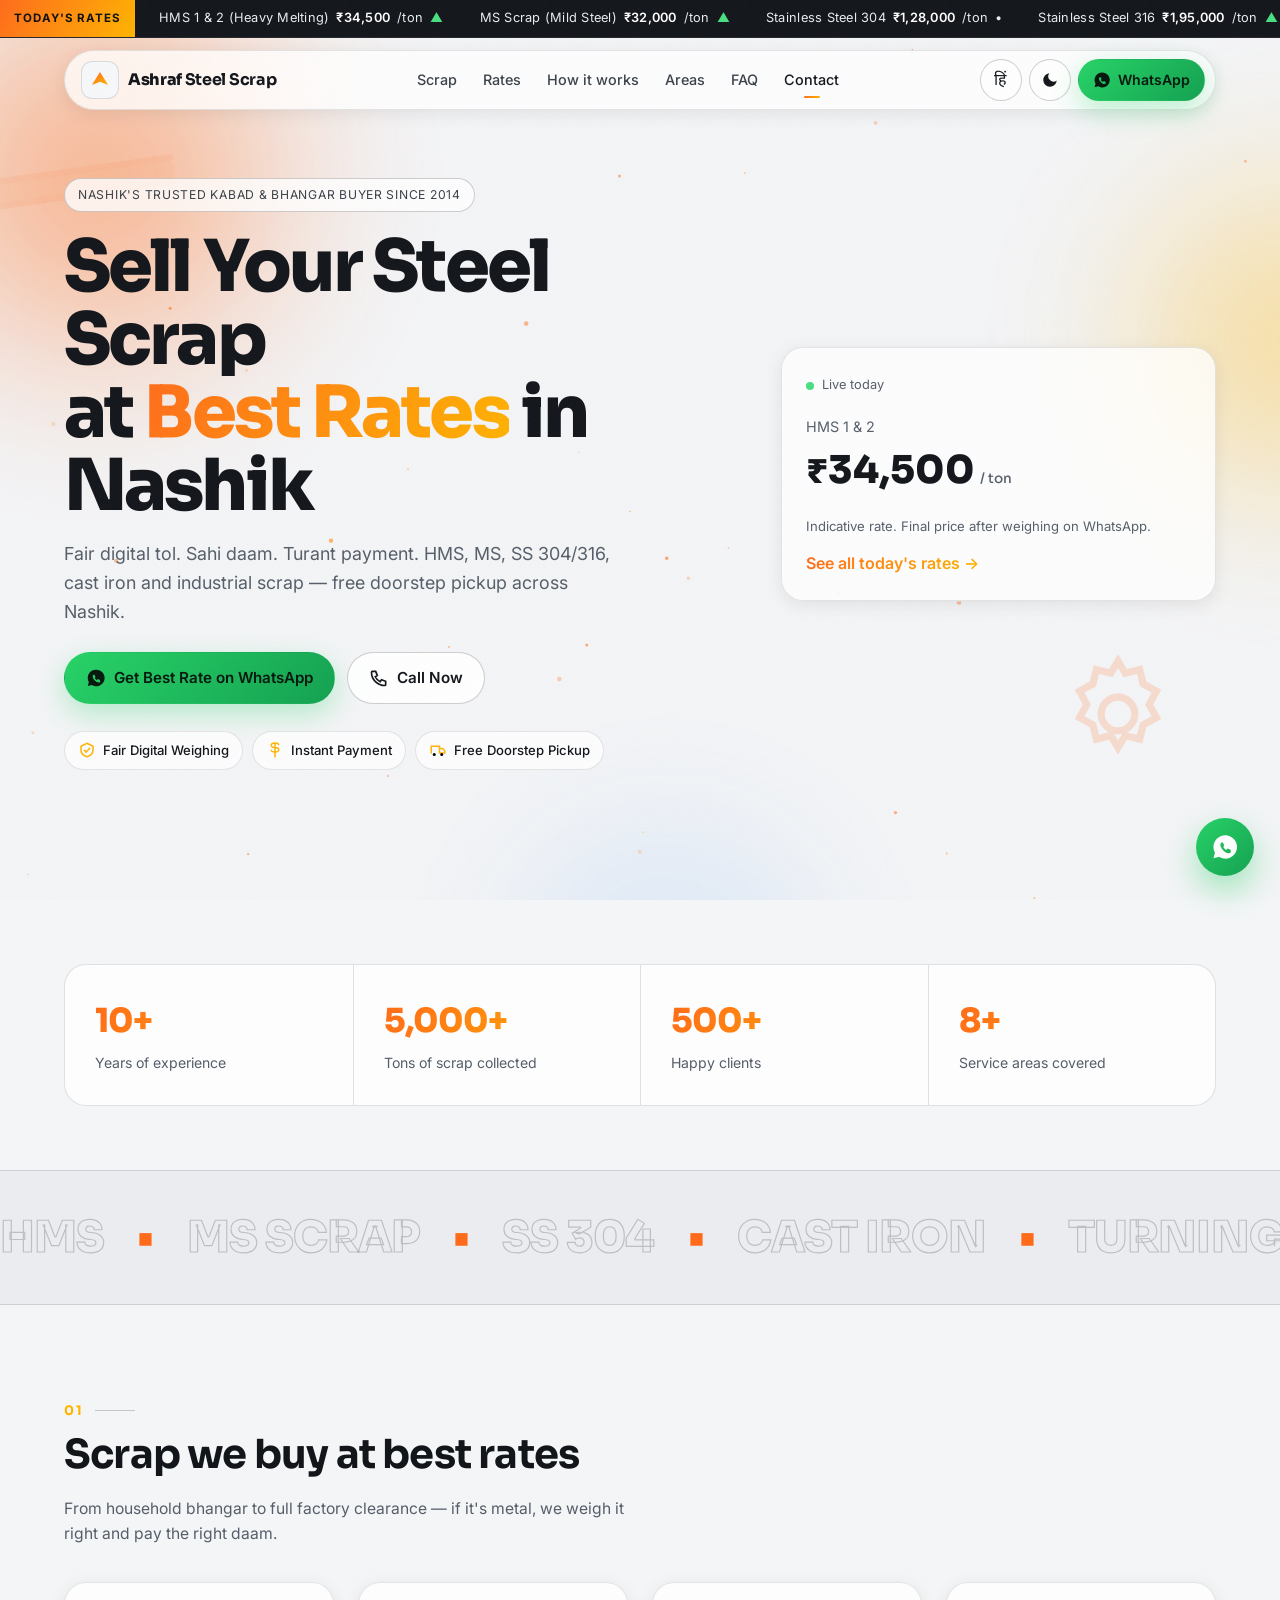
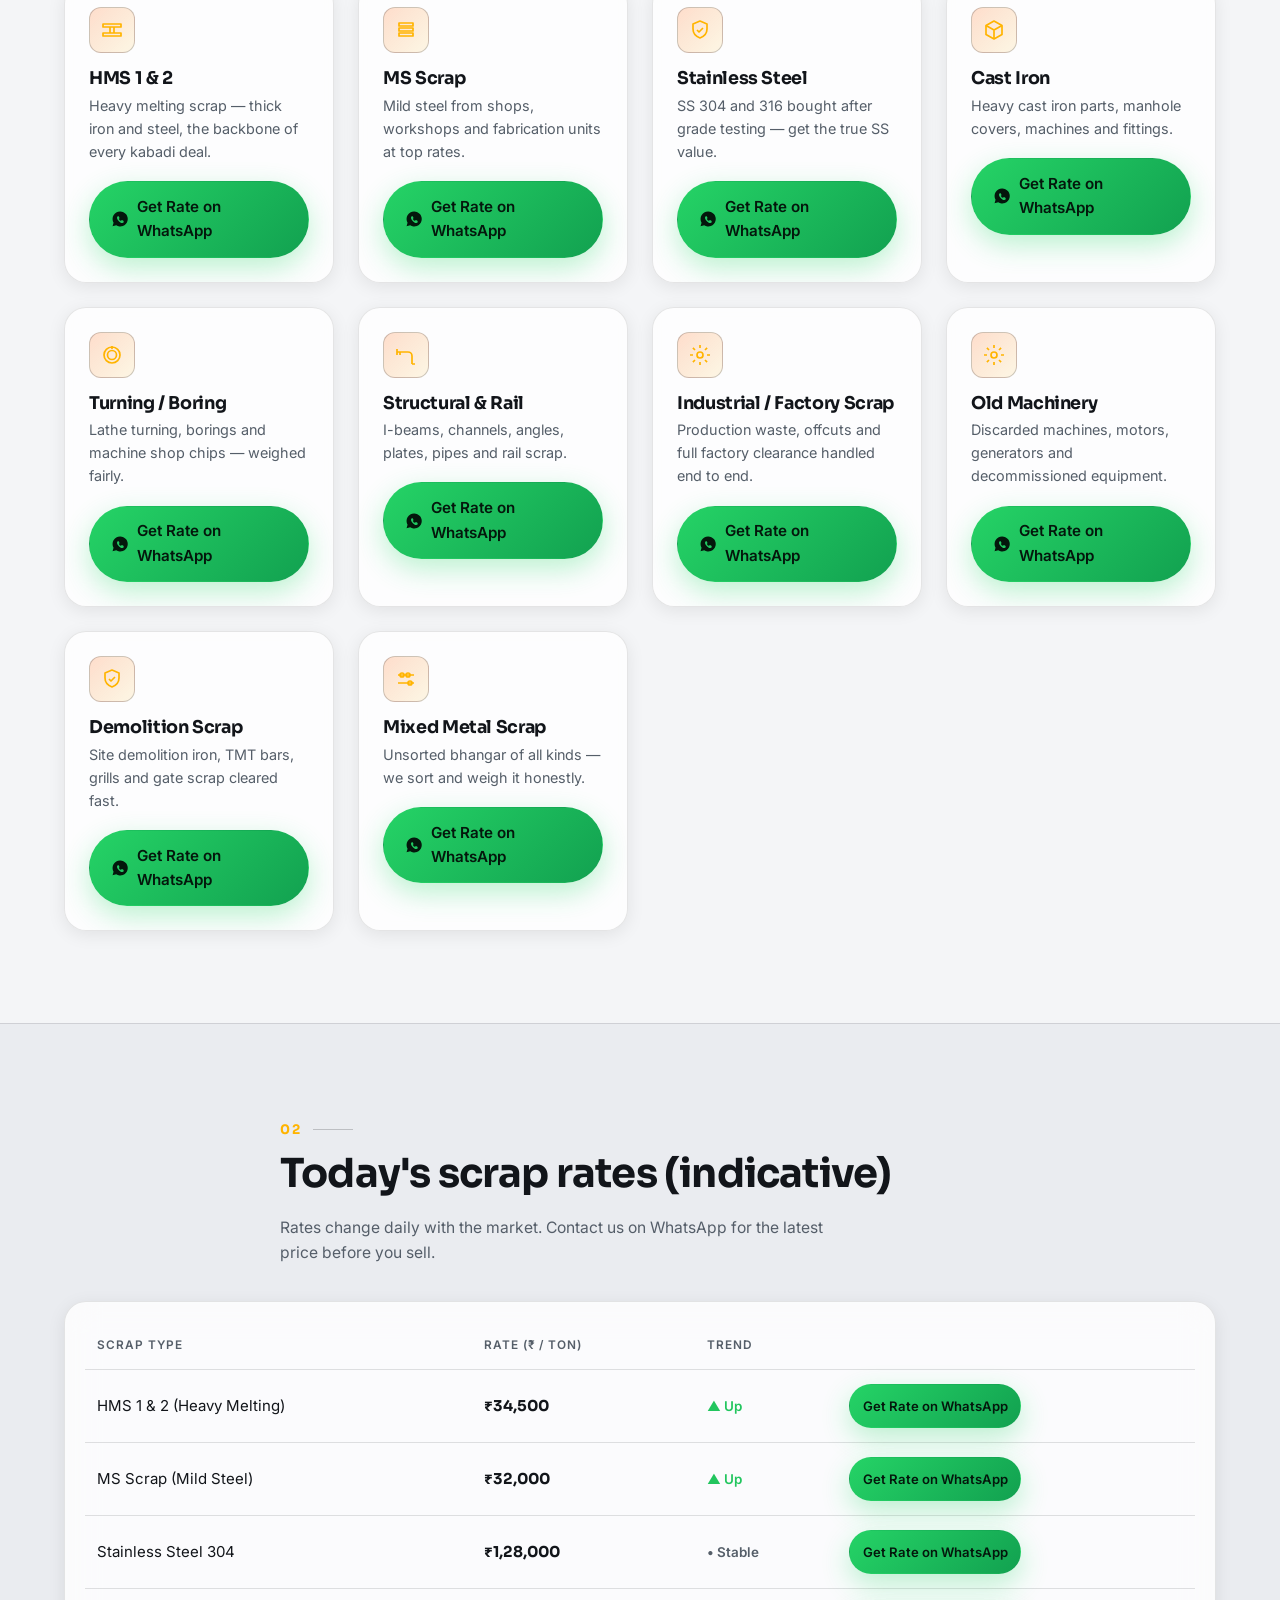
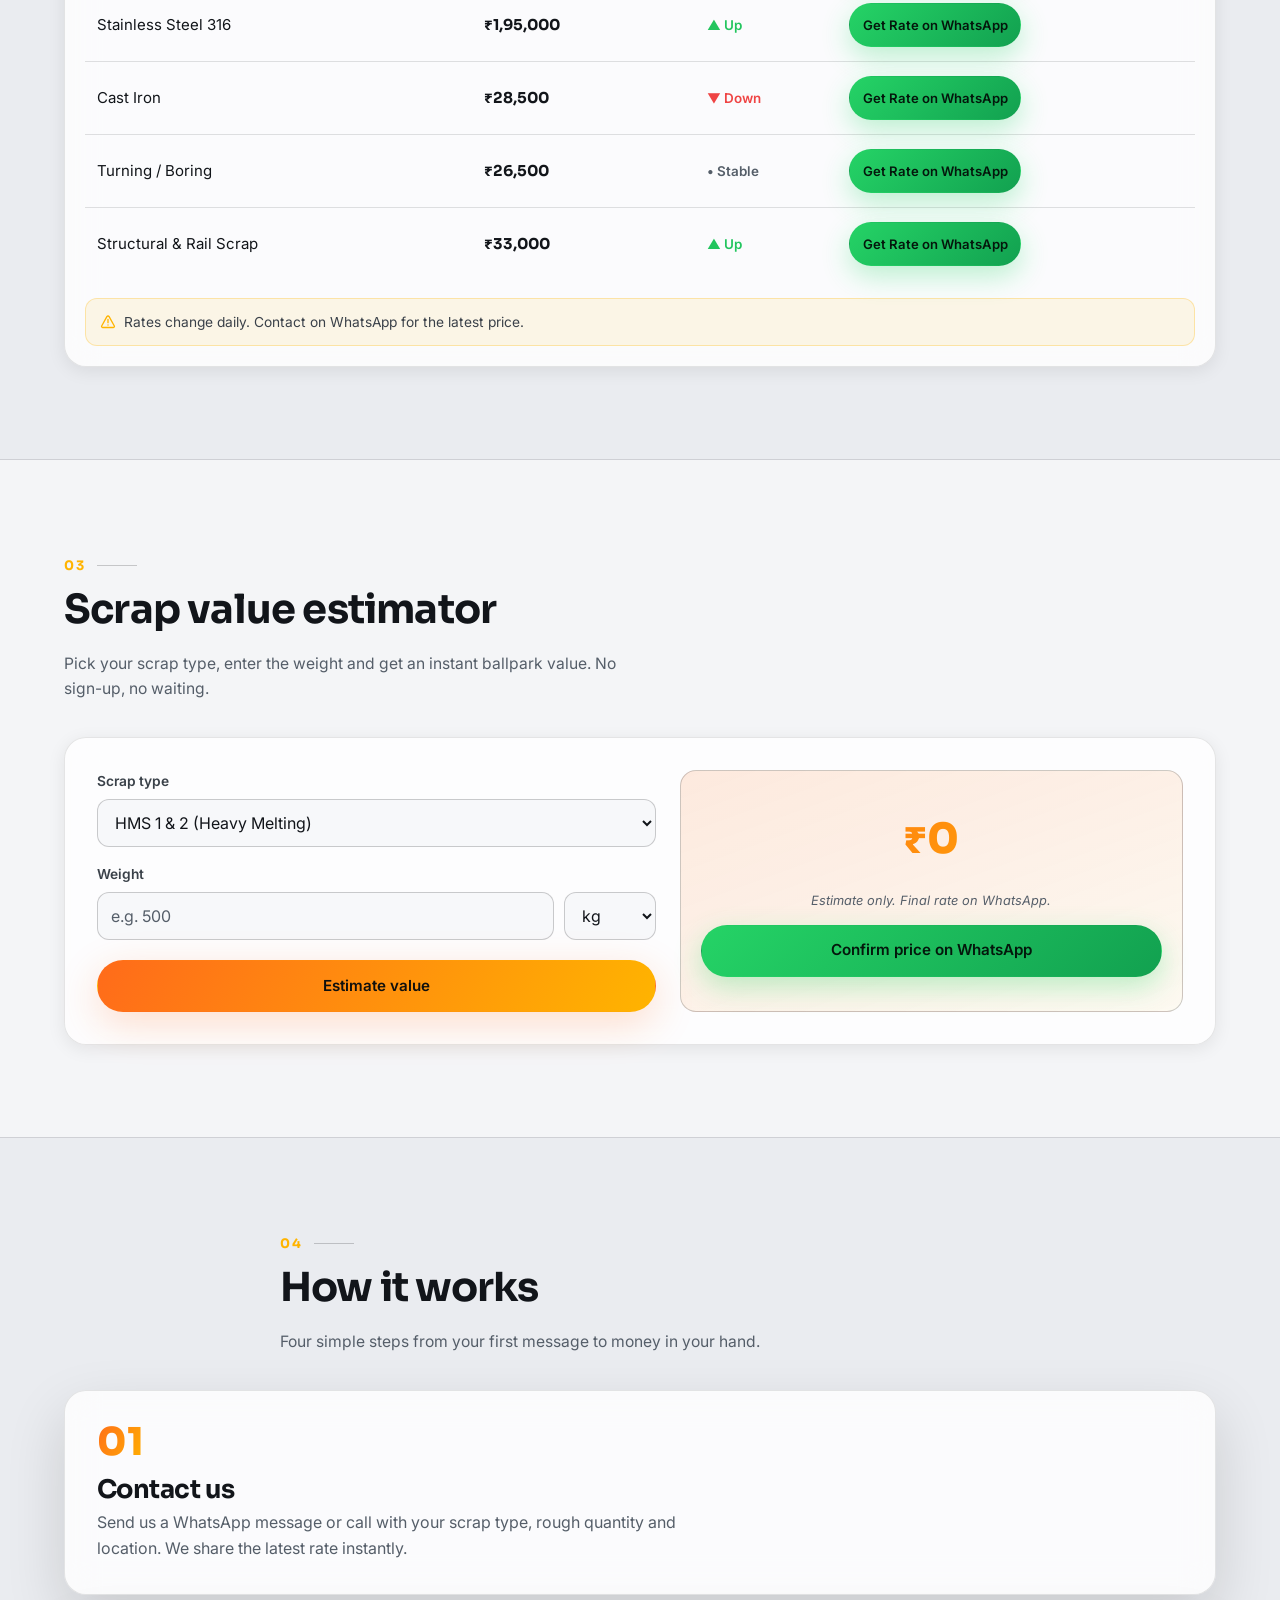
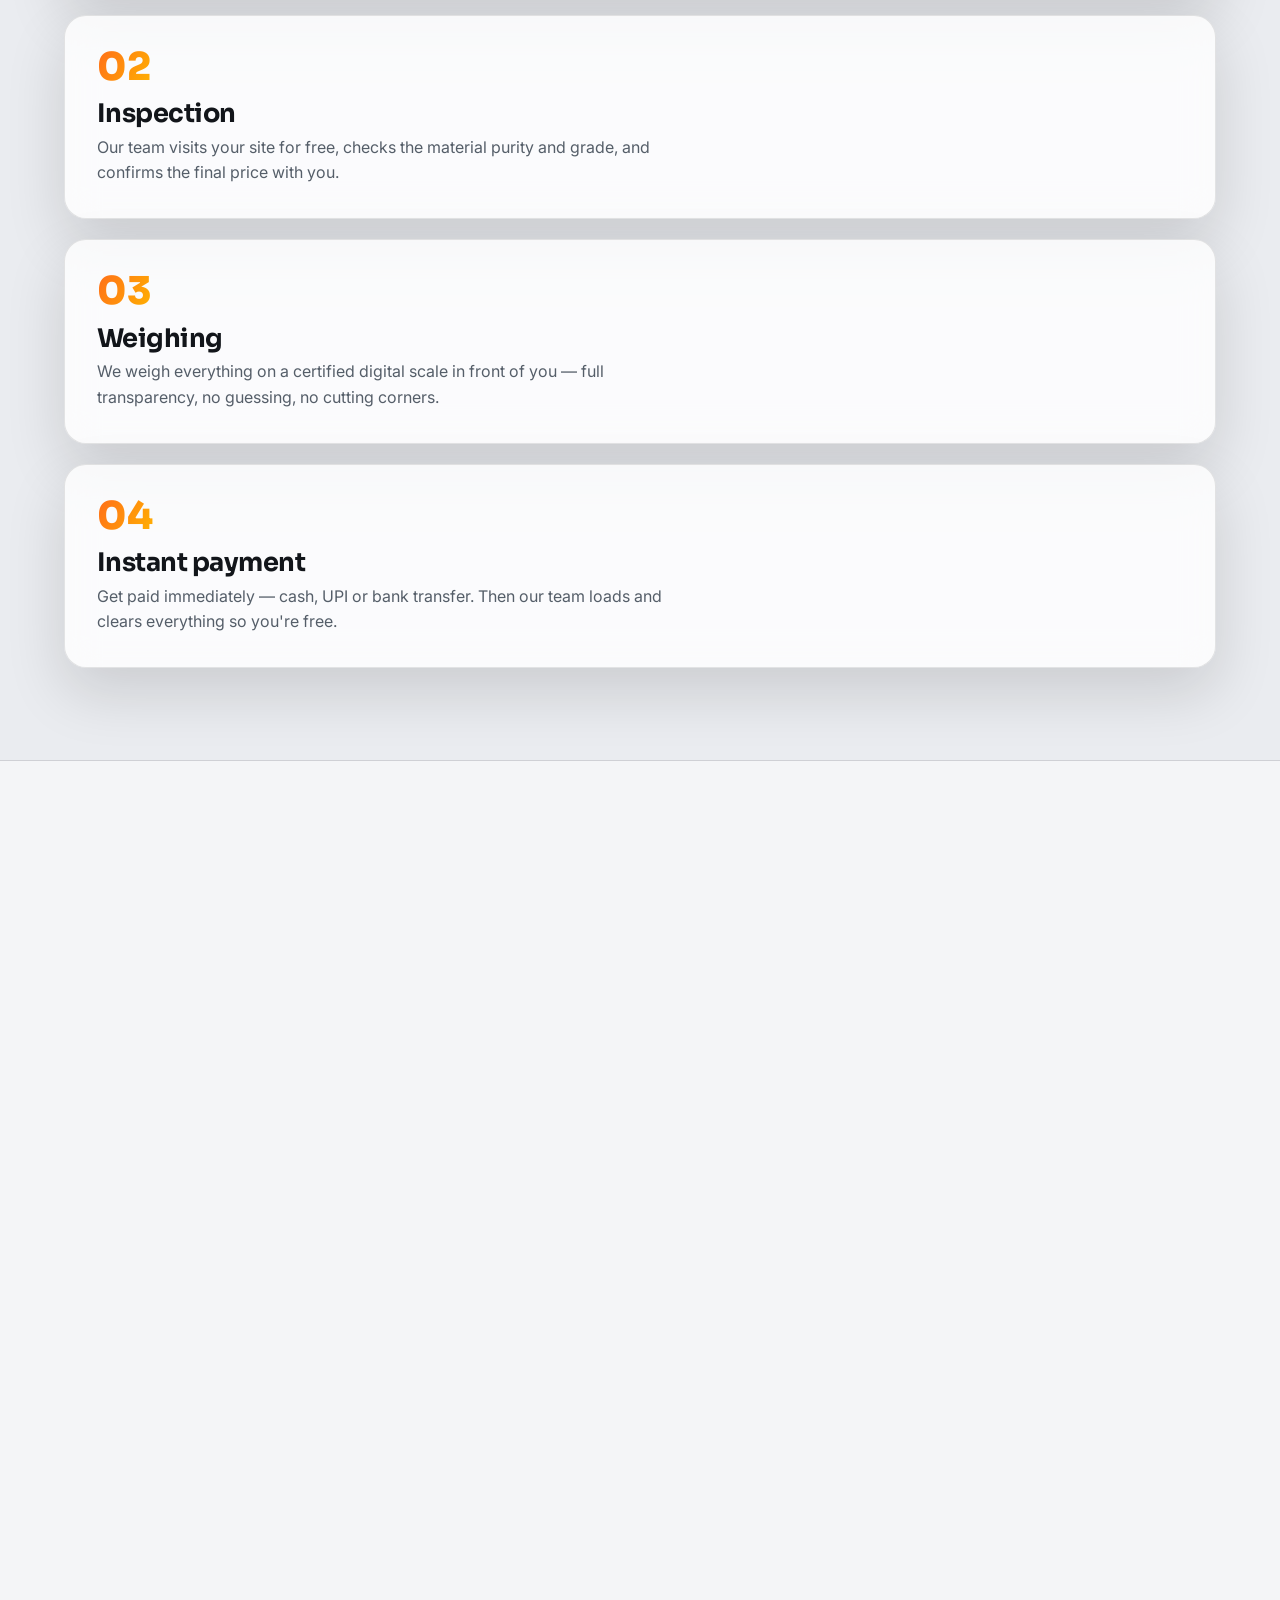
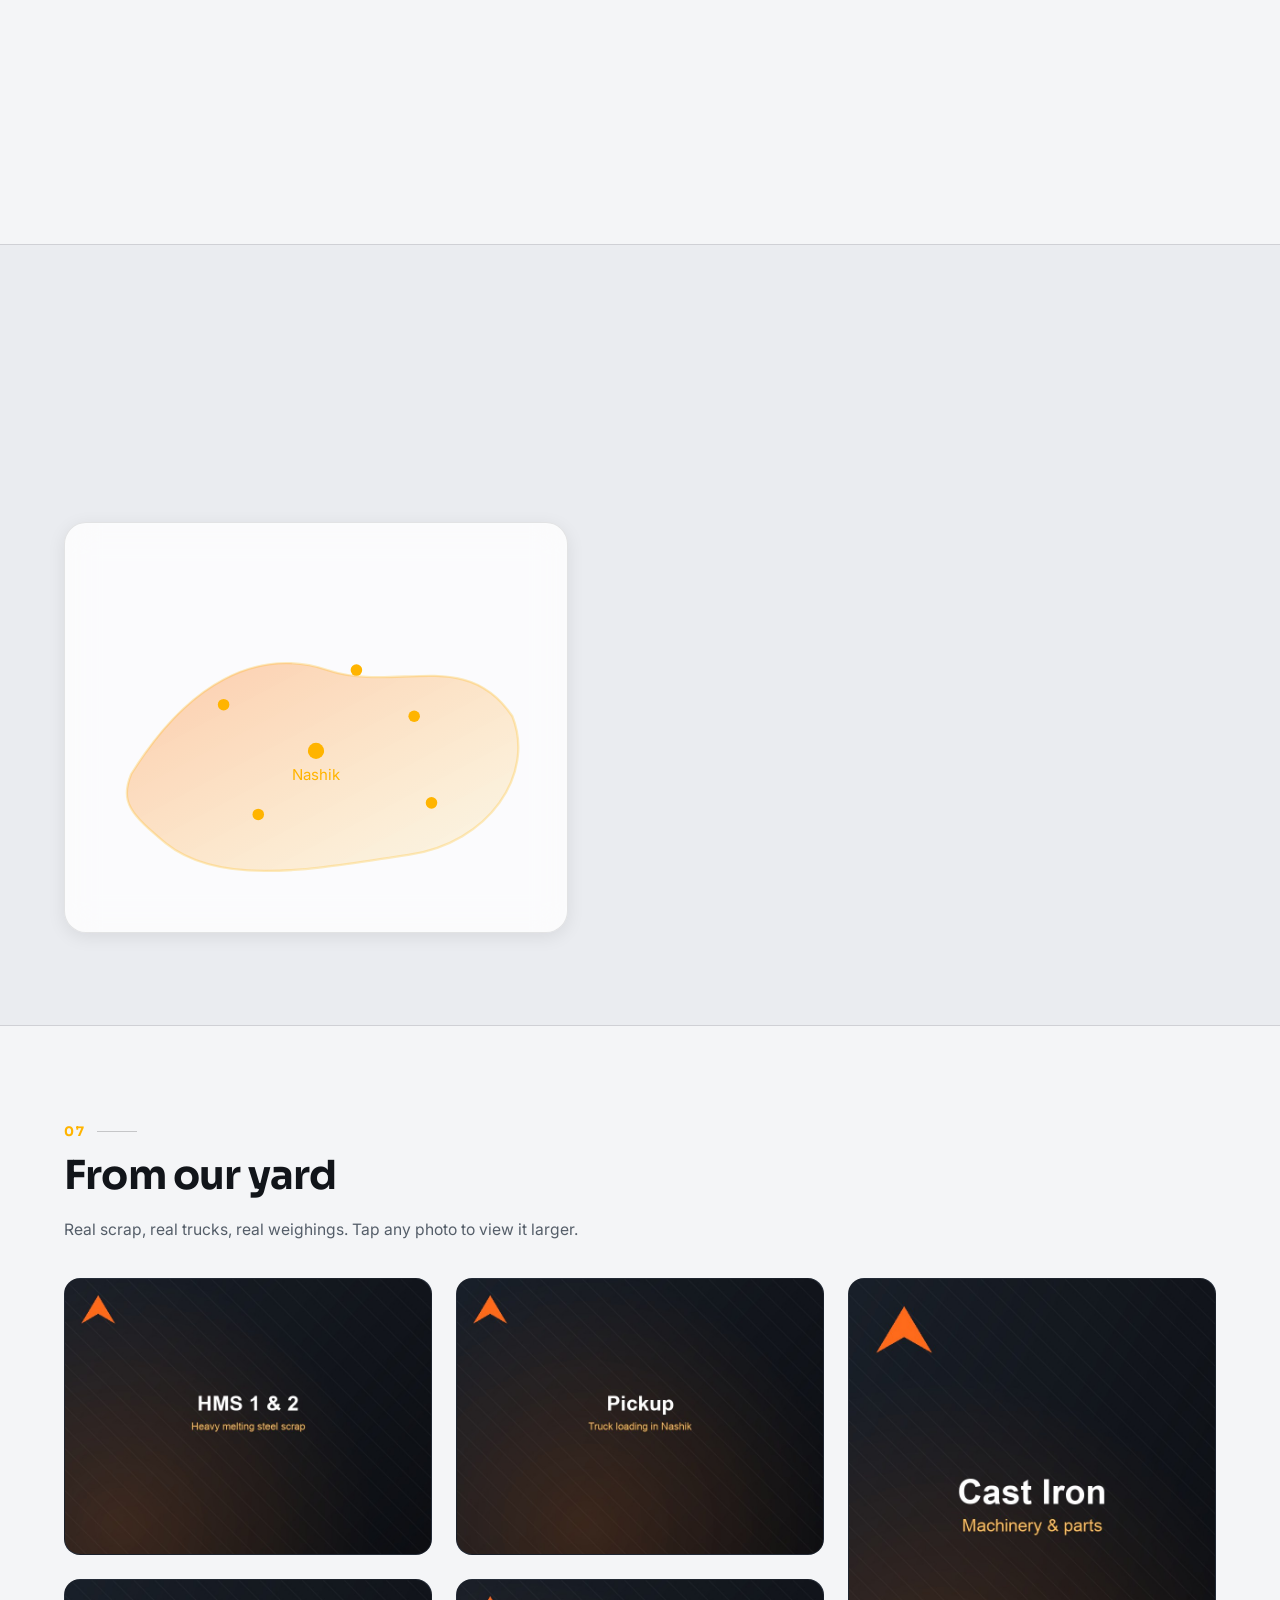
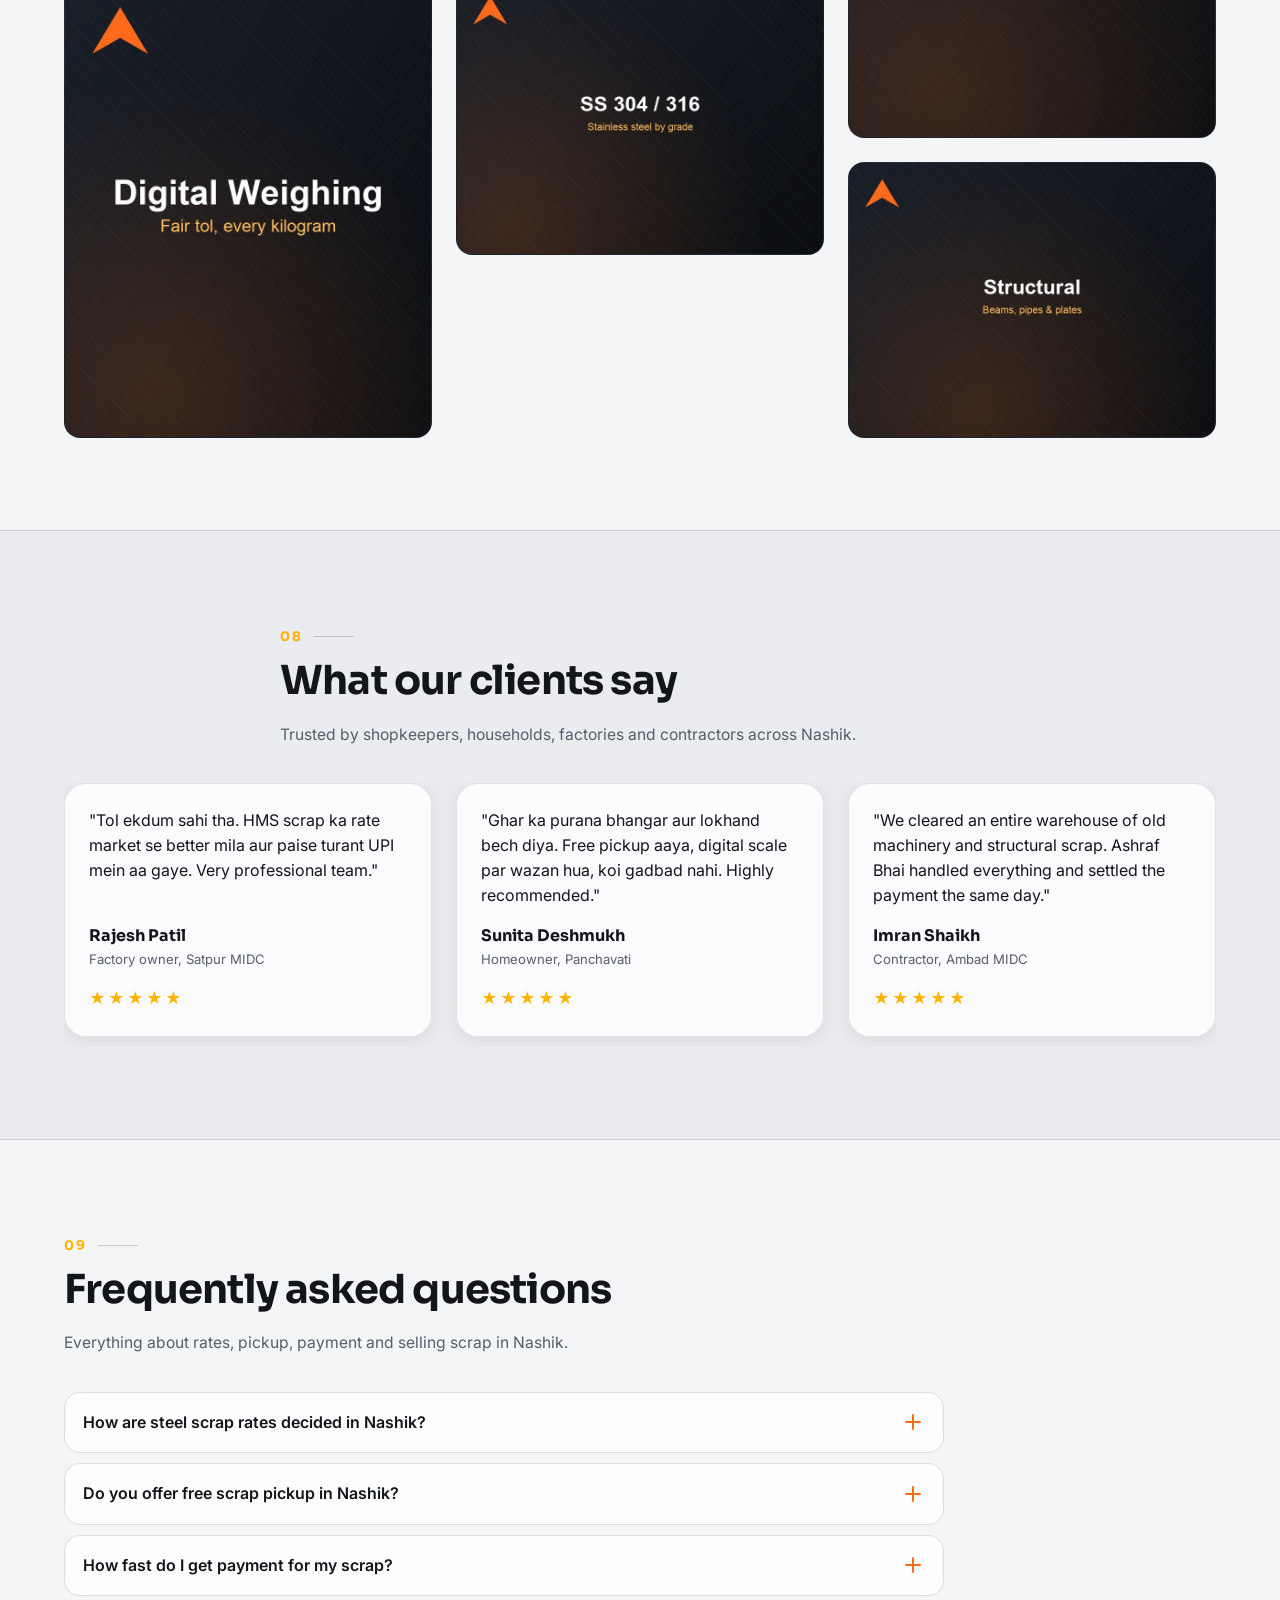
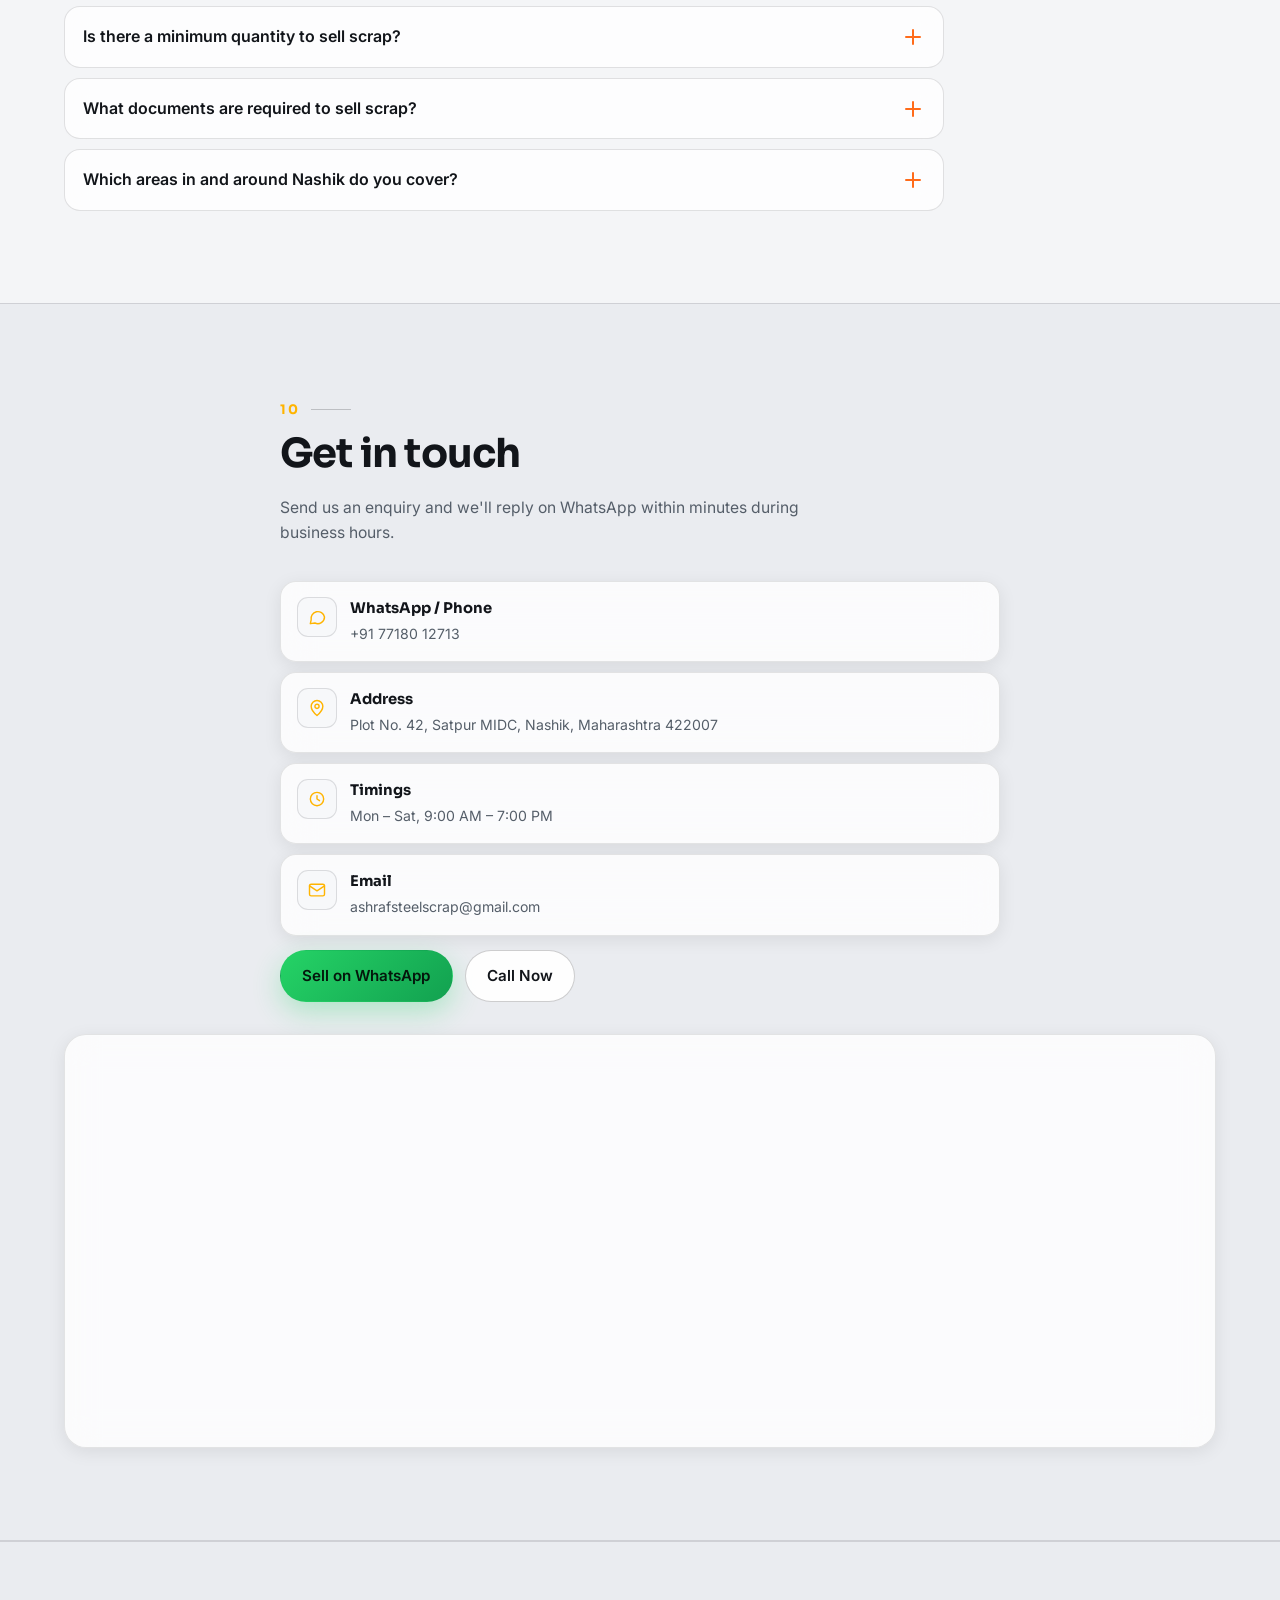
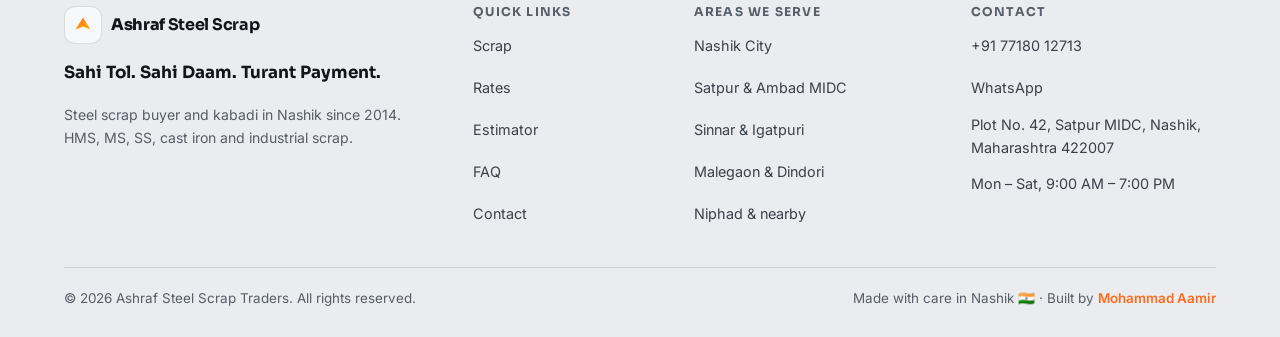
==== index.html @ 434915c3 "Premium UI pass: fix mobile menu/gaps/type, add Marathi + Devanagari font, light default, remove enq" ====
<!DOCTYPE html>
<html lang="en" data-theme="light">
<head>
  <meta charset="UTF-8" />
  <meta name="viewport" content="width=device-width, initial-scale=1.0, viewport-fit=cover" />
  <meta name="theme-color" content="#F4F5F7" id="themeColorMeta" />

  <title>Ashraf Steel Scrap Traders — Steel Scrap Buyer in Nashik | Kabadi / Bhangar</title>
  <meta name="description" content="Sell your steel scrap at best rates in Nashik. HMS 1 & 2, MS scrap, SS 304/316, cast iron. Free doorstep pickup, fair digital weighing, instant cash/UPI payment. Call Ashraf Khan — 10+ years, 5000+ tons." />
  <meta name="keywords" content="steel scrap buyer in Nashik, kabadi Nashik, scrap dealer Nashik, iron scrap price Nashik, bhangar Nashik, MS scrap buyer Nashik, HMS scrap Nashik, stainless steel scrap Nashik" />
  <meta name="author" content="Ashraf Khan" />
  <meta name="robots" content="index, follow" />
  <link rel="canonical" href="https://mohammadaamir1102.github.io/ashrafscrap/" />

  <!-- Open Graph -->
  <meta property="og:type" content="business.business" />
  <meta property="og:title" content="Ashraf Steel Scrap Traders — Best Steel Scrap Rates in Nashik" />
  <meta property="og:description" content="Sahi Tol. Sahi Daam. Turant Payment. Free pickup, fair digital weighing and instant payment for all steel scrap in Nashik." />
  <meta property="og:url" content="https://mohammadaamir1102.github.io/ashrafscrap/" />
  <meta property="og:image" content="https://mohammadaamir1102.github.io/ashrafscrap/images/og-cover.jpg" />
  <meta property="og:locale" content="en_IN" />
  <meta property="og:site_name" content="Ashraf Steel Scrap Traders" />

  <!-- Twitter -->
  <meta name="twitter:card" content="summary_large_image" />
  <meta name="twitter:title" content="Ashraf Steel Scrap Traders — Best Steel Scrap Rates in Nashik" />
  <meta name="twitter:description" content="Sell steel scrap at best rates in Nashik. Free pickup, fair weighing, instant payment." />
  <meta name="twitter:image" content="https://mohammadaamir1102.github.io/ashrafscrap/images/og-cover.jpg" />

  <!-- Inline SVG favicon (no external file needed) -->
  <link rel="icon" href="data:image/svg+xml,%3Csvg xmlns='http://www.w3.org/2000/svg' viewBox='0 0 64 64'%3E%3Cdefs%3E%3ClinearGradient id='g' x1='0' y1='0' x2='1' y2='1'%3E%3Cstop offset='0' stop-color='%23FF6B1A'/%3E%3Cstop offset='1' stop-color='%23FFB400'/%3E%3C/linearGradient%3E%3C/defs%3E%3Crect width='64' height='64' rx='16' fill='%230B0D10'/%3E%3Cpath d='M18 40 32 16 46 40 32 34Z' fill='url(%23g)'/%3E%3C/svg%3E" />
  <link rel="apple-touch-icon" href="images/icon-192.png" />
  <link rel="manifest" href="manifest.webmanifest" />

  <!-- Fonts: allowed external resource -->
  <link rel="preconnect" href="https://fonts.googleapis.com" />
  <link rel="preconnect" href="https://fonts.gstatic.com" crossorigin />
  <link href="https://fonts.googleapis.com/css2?family=Sora:wght@400;600;700;800&family=Inter:wght@400;500;600;700&family=Noto+Sans+Devanagari:wght@400;600;700;800&display=swap" rel="stylesheet" />

  <!-- Critical inline CSS for instant hero paint -->
  <style>
    :root{
      --bg:#F4F5F7;--ink:#12151A;--muted:#555E69;
      --brand1:#FF6B1A;--brand2:#FFB400;
      --radius:24px;
    }
    *{box-sizing:border-box}
    html,body{margin:0;padding:0}
    body{background:var(--bg);color:var(--ink);font-family:"Inter","Noto Sans Devanagari",system-ui,-apple-system,Segoe UI,Roboto,sans-serif;overflow-x:hidden}
    .preloader{position:fixed;inset:0;z-index:2000;display:grid;place-items:center;background:#F4F5F7;transition:opacity .5s ease,visibility .5s ease}
    .preloader.done{opacity:0;visibility:hidden}
    .pl-logo{font-family:"Sora",sans-serif;font-weight:800;font-size:clamp(1.6rem,6vw,3rem);letter-spacing:-.03em;background:linear-gradient(120deg,#FF6B1A,#FFB400);-webkit-background-clip:text;background-clip:text;color:transparent}
    .pl-bar{width:min(240px,60vw);height:4px;border-radius:99px;background:#dfe3e8;margin-top:18px;overflow:hidden}
    .pl-bar i{display:block;height:100%;width:40%;background:linear-gradient(90deg,#FF6B1A,#FFB400);animation:plrun 1.1s ease forwards}
    @keyframes plrun{to{width:100%}}
    .hero{position:relative;min-height:100svh;display:flex;align-items:center;padding:104px 6vw 72px;overflow:hidden}
  </style>

  <link rel="stylesheet" href="style.css" />

  <!-- JSON-LD: LocalBusiness / RecyclingCenter -->
  <script type="application/ld+json">
  {
    "@context": "https://schema.org",
    "@type": ["LocalBusiness", "RecyclingCenter"],
    "@id": "https://mohammadaamir1102.github.io/ashrafscrap/#business",
    "name": "Ashraf Steel Scrap Traders",
    "description": "Licensed steel scrap buyer and kabadi in Nashik. We buy HMS 1 & 2, MS scrap, stainless steel 304/316, cast iron, turning and industrial scrap at best market rates with free doorstep pickup, digital weighing and instant payment.",
    "image": "https://mohammadaamir1102.github.io/ashrafscrap/images/og-cover.jpg",
    "url": "https://mohammadaamir1102.github.io/ashrafscrap/",
    "telephone": "+917718012713",
    "email": "ashrafsteelscrap@gmail.com",
    "priceRange": "₹₹",
    "foundingDate": "2014",
    "address": {
      "@type": "PostalAddress",
      "streetAddress": "Plot No. 42, Satpur MIDC",
      "addressLocality": "Nashik",
      "addressRegion": "Maharashtra",
      "postalCode": "422007",
      "addressCountry": "IN"
    },
    "geo": { "@type": "GeoCoordinates", "latitude": 19.9975, "longitude": 73.7898 },
    "openingHoursSpecification": [{
      "@type": "OpeningHoursSpecification",
      "dayOfWeek": ["Monday","Tuesday","Wednesday","Thursday","Friday","Saturday"],
      "opens": "09:00",
      "closes": "19:00"
    }],
    "areaServed": [
      { "@type": "City", "name": "Nashik" },
      { "@type": "Place", "name": "Satpur MIDC" },
      { "@type": "Place", "name": "Ambad MIDC" },
      { "@type": "Place", "name": "Sinnar" },
      { "@type": "Place", "name": "Igatpuri" },
      { "@type": "Place", "name": "Malegaon" },
      { "@type": "Place", "name": "Dindori" },
      { "@type": "Place", "name": "Niphad" }
    ],
    "makesOffer": [
      { "@type": "Offer", "itemOffered": { "@type": "Service", "name": "Steel scrap buying at best market rates" } },
      { "@type": "Offer", "itemOffered": { "@type": "Service", "name": "Free doorstep scrap pickup in Nashik" } },
      { "@type": "Offer", "itemOffered": { "@type": "Service", "name": "Digital scale on-spot weighing" } },
      { "@type": "Offer", "itemOffered": { "@type": "Service", "name": "Instant payment via cash, UPI or bank transfer" } },
      { "@type": "Offer", "itemOffered": { "@type": "Service", "name": "Bulk and industrial scrap deals" } },
      { "@type": "Offer", "itemOffered": { "@type": "Service", "name": "Factory and warehouse clearance" } }
    ],
    "aggregateRating": {
      "@type": "AggregateRating",
      "ratingValue": "4.9",
      "reviewCount": "512"
    }
  }
  </script>

  <!-- JSON-LD: FAQPage -->
  <script type="application/ld+json">
  {
    "@context": "https://schema.org",
    "@type": "FAQPage",
    "mainEntity": [
      { "@type": "Question", "name": "How are steel scrap rates decided in Nashik?", "acceptedAnswer": { "@type": "Answer", "text": "Rates depend on scrap type, purity, thickness and daily market demand. HMS and MS scrap is priced differently from SS 304/316. We give you the latest rate on WhatsApp before pickup so there are no surprises." } },
      { "@type": "Question", "name": "Do you offer free scrap pickup in Nashik?", "acceptedAnswer": { "@type": "Answer", "text": "Yes. Doorstep pickup is completely free across Nashik city, Satpur and Ambad MIDC, Sinnar, Igatpuri, Malegaon, Dindori and Niphad for a reasonable quantity." } },
      { "@type": "Question", "name": "How fast do I get payment for my scrap?", "acceptedAnswer": { "@type": "Answer", "text": "Payment is instant — you can choose cash, UPI or direct bank transfer. Money is settled right after weighing, on the spot." } },
      { "@type": "Question", "name": "Is there a minimum quantity to sell scrap?", "acceptedAnswer": { "@type": "Answer", "text": "No strict minimum for shopkeepers and households, but free doorstep pickup usually applies to about 50 kg and above. For smaller lots you are welcome to bring the scrap to us." } },
      { "@type": "Question", "name": "What documents are required to sell scrap?", "acceptedAnswer": { "@type": "Answer", "text": "For individuals, a valid ID proof is enough. For factories and industries, a basic GST invoice or delivery challan is helpful. We keep the entire process simple and transparent." } },
      { "@type": "Question", "name": "Which areas in and around Nashik do you cover?", "acceptedAnswer": { "@type": "Answer", "text": "We cover Nashik city, Satpur MIDC, Ambad MIDC, Sinnar, Igatpuri, Malegaon, Dindori, Niphad and nearby areas of Nashik district." } }
    ]
  }
  </script>
</head>

<body>
  <!-- ============ ACCESSIBILITY: skip link ============ -->
  <a class="skip-link" href="#main" data-i18n="skip">Skip to content</a>

  <!-- ============ PRELOADER ============ -->
  <div class="preloader" id="preloader" role="status" aria-label="Loading Ashraf Steel Scrap Traders">
    <div>
      <div class="pl-logo">ASHRAF STEEL</div>
      <div class="pl-bar"><i></i></div>
    </div>
  </div>

  <!-- ============ SCROLL PROGRESS ============ -->
  <div class="scroll-progress" id="scrollProgress" aria-hidden="true"></div>

  <!-- ============ 0. RATES TICKER (top) ============ -->
  <div class="ticker" id="ticker" aria-label="Today's scrap rate ticker">
    <div class="ticker__label" data-i18n="tickerLabel">TODAY'S RATES</div>
    <div class="ticker__track" id="tickerTrack"><!-- injected by JS from RATES array --></div>
  </div>

  <!-- ============ 1. FLOATING NAVBAR ============ -->
  <header class="nav" id="nav">
    <div class="nav__inner glass">
      <a class="brand" href="#top" aria-label="Ashraf Steel Scrap Traders home">
        <span class="brand__mark" aria-hidden="true">
          <svg viewBox="0 0 32 32" width="26" height="26"><defs><linearGradient id="bg1" x1="0" y1="0" x2="1" y2="1"><stop offset="0" stop-color="#FF6B1A"/><stop offset="1" stop-color="#FFB400"/></linearGradient></defs><path d="M6 22 16 6 26 22 16 18Z" fill="url(#bg1)"/></svg>
        </span>
        <span class="brand__text"><b>Ashraf</b> Steel Scrap</span>
      </a>

      <nav class="nav__links" aria-label="Primary">
        <a href="#scrap-types" data-i18n="navScrap">Scrap</a>
        <a href="#rates" data-i18n="navRates">Rates</a>
        <a href="#how" data-i18n="navHow">How it works</a>
        <a href="#areas" data-i18n="navAreas">Areas</a>
        <a href="#faq" data-i18n="navFaq">FAQ</a>
        <a href="#contact" data-i18n="navContact">Contact</a>
      </nav>

      <div class="nav__actions">
        <button class="icon-btn lang-btn" id="langToggle" type="button" aria-label="Switch language">EN</button>
        <button class="icon-btn theme-btn" id="themeToggle" type="button" aria-label="Toggle theme" aria-pressed="false">
          <svg class="ic-sun" viewBox="0 0 24 24" width="18" height="18" aria-hidden="true"><circle cx="12" cy="12" r="4" fill="currentColor"/><g stroke="currentColor" stroke-width="1.8" stroke-linecap="round"><path d="M12 2v3M12 19v3M2 12h3M19 12h3M4.9 4.9l2.1 2.1M17 17l2.1 2.1M19.1 4.9 17 7M7 17l-2.1 2.1"/></g></svg>
          <svg class="ic-moon" viewBox="0 0 24 24" width="18" height="18" aria-hidden="true"><path d="M21 12.8A9 9 0 1 1 11.2 3a7 7 0 0 0 9.8 9.8Z" fill="currentColor"/></svg>
        </button>
        <!-- No-JS fallback href; JS rewrites from CONFIG -->
        <a class="btn btn--wa btn--sm" href="https://wa.me/917718012713?text=Hello%20Ashraf%20Bhai%2C%20I%20want%20to%20sell%20steel%20scrap.%20Please%20contact%20me." target="_blank" rel="noopener noreferrer" data-wa data-wa-msg="Hello Ashraf Bhai, I want to sell steel scrap. Please contact me.">
          <svg viewBox="0 0 24 24" width="18" height="18" aria-hidden="true"><path fill="currentColor" d="M12 2a10 10 0 0 0-8.6 15l-1.3 4.7 4.8-1.3A10 10 0 1 0 12 2Zm5.3 14.1c-.2.6-1.3 1.2-1.8 1.2-.5.1-1 .1-1.7-.1-1.7-.6-3.6-2.2-4.9-4.3-.5-.8-.9-1.8-.9-2.6 0-.8.4-1.5.7-1.8.2-.2.5-.3.7-.3h.5c.2 0 .4 0 .6.5l.7 1.7c.1.2.1.4 0 .6l-.4.6c-.2.2-.3.3-.1.6.5.9 1.2 1.6 2.1 2.1.3.2.5.1.7-.1l.6-.7c.2-.2.4-.2.6-.1l1.7.8c.4.2.5.3.5.5 0 .1 0 .6-.2 1Z"/></svg>
          <span data-i18n="waChat">WhatsApp</span>
        </a>
        <button class="icon-btn menu-btn" id="menuBtn" type="button" aria-label="Open menu" aria-expanded="false" aria-controls="mobileMenu">
          <span></span><span></span><span></span>
        </button>
      </div>
    </div>
  </header>

  <!-- ============ MOBILE FULL-SCREEN MENU ============ -->
  <div class="mobile-menu" id="mobileMenu" role="dialog" aria-modal="true" aria-label="Menu" hidden>
    <nav class="mobile-menu__links" aria-label="Mobile primary">
      <a href="#scrap-types" data-i18n="navScrap">Scrap</a>
      <a href="#rates" data-i18n="navRates">Rates</a>
      <a href="#estimator" data-i18n="navEstimator">Estimator</a>
      <a href="#how" data-i18n="navHow">How it works</a>
      <a href="#why" data-i18n="navWhy">Why us</a>
      <a href="#areas" data-i18n="navAreas">Areas</a>
      <a href="#gallery" data-i18n="navGallery">Gallery</a>
      <a href="#faq" data-i18n="navFaq">FAQ</a>
      <a href="#contact" data-i18n="navContact">Contact</a>
    </nav>
    <a class="btn btn--wa" href="https://wa.me/917718012713?text=Hello%20Ashraf%20Bhai%2C%20I%20want%20to%20sell%20steel%20scrap.%20Please%20contact%20me." target="_blank" rel="noopener noreferrer" data-wa data-wa-msg="Hello Ashraf Bhai, I want to sell steel scrap. Please contact me." data-i18n="waSell">Sell on WhatsApp</a>
  </div>

  <main id="main">
    <!-- ============ 2. HERO ============ -->
    <section class="hero" id="top">
      <div class="hero__bg" aria-hidden="true">
        <span class="blob blob--1"></span>
        <span class="blob blob--2"></span>
        <span class="blob blob--3"></span>
      </div>
      <canvas class="hero__sparks" id="sparks" aria-hidden="true"></canvas>
      <div class="hero__float" aria-hidden="true">
        <svg class="gear gear--1" viewBox="0 0 100 100" width="120" height="120"><path fill="none" stroke="currentColor" stroke-width="6" d="M50 6l6 10 12-3 3 12 11 6-6 11 6 11-11 6-3 12-12-3-6 10-6-10-12 3-3-12-11-6 6-11-6-11 11-6 3-12 12 3 6-10z"/><circle cx="50" cy="50" r="14" fill="none" stroke="currentColor" stroke-width="6"/></svg>
        <svg class="beam" viewBox="0 0 200 40" width="220" height="44"><rect x="4" y="12" width="192" height="16" rx="4" fill="currentColor" opacity=".25"/><rect x="4" y="6" width="192" height="6" rx="3" fill="currentColor" opacity=".4"/><rect x="4" y="28" width="192" height="6" rx="3" fill="currentColor" opacity=".4"/></svg>
      </div>

      <div class="hero__content">
        <p class="hero__eyebrow reveal" data-i18n="heroEyebrow">Nashik's trusted kabad &amp; bhangar buyer since 2014</p>
        <h1 class="hero__title">
          <span class="line reveal" data-i18n="heroL1">Sell Your Steel Scrap</span>
          <span class="line reveal" data-i18n="heroL2" data-i18n-html>at <em class="grad">Best Rates</em> in Nashik</span>
        </h1>
        <p class="hero__sub reveal" data-i18n="heroSub">Fair digital tol. Sahi daam. Turant payment. HMS, MS, SS 304/316, cast iron and industrial scrap — free doorstep pickup across Nashik.</p>

        <div class="hero__ctas reveal">
          <a class="btn btn--wa btn--magnetic" href="https://wa.me/917718012713?text=Hello%20Ashraf%20Bhai%2C%20I%20want%20to%20sell%20steel%20scrap.%20Please%20contact%20me." target="_blank" rel="noopener noreferrer" data-wa data-wa-msg="Hello Ashraf Bhai, I want to sell steel scrap. Please contact me.">
            <svg viewBox="0 0 24 24" width="20" height="20" aria-hidden="true"><path fill="currentColor" d="M12 2a10 10 0 0 0-8.6 15l-1.3 4.7 4.8-1.3A10 10 0 1 0 12 2Zm5.3 14.1c-.2.6-1.3 1.2-1.8 1.2-.5.1-1 .1-1.7-.1-1.7-.6-3.6-2.2-4.9-4.3-.5-.8-.9-1.8-.9-2.6 0-.8.4-1.5.7-1.8.2-.2.5-.3.7-.3h.5c.2 0 .4 0 .6.5l.7 1.7c.1.2.1.4 0 .6l-.4.6c-.2.2-.3.3-.1.6.5.9 1.2 1.6 2.1 2.1.3.2.5.1.7-.1l.6-.7c.2-.2.4-.2.6-.1l1.7.8c.4.2.5.3.5.5 0 .1 0 .6-.2 1Z"/></svg>
            <span data-i18n="heroWa">Get Best Rate on WhatsApp</span>
          </a>
          <a class="btn btn--ghost btn--magnetic" href="tel:+917718012713" data-tel data-i18n-aria="callAria" aria-label="Call Ashraf Khan">
            <svg viewBox="0 0 24 24" width="20" height="20" aria-hidden="true"><path fill="none" stroke="currentColor" stroke-width="2" stroke-linecap="round" d="M4 4h4l2 5-2.5 1.5a12 12 0 0 0 6 6L15 14l5 2v4a1 1 0 0 1-1 1A16 16 0 0 1 3 5a1 1 0 0 1 1-1Z"/></svg>
            <span data-i18n="callNow">Call Now</span>
          </a>
        </div>

        <ul class="hero__badges reveal" aria-label="Trust badges">
          <li class="badge"><svg viewBox="0 0 24 24" width="18" height="18" aria-hidden="true"><path fill="none" stroke="currentColor" stroke-width="2" d="M12 3l8 4v5c0 4.5-3.4 7.7-8 9-4.6-1.3-8-4.5-8-9V7l8-4Z"/><path fill="none" stroke="currentColor" stroke-width="2" stroke-linecap="round" d="M8.5 12.5l2.3 2.3 4.7-5"/></svg><span data-i18n="badgeWeigh">Fair Digital Weighing</span></li>
          <li class="badge"><svg viewBox="0 0 24 24" width="18" height="18" aria-hidden="true"><path fill="none" stroke="currentColor" stroke-width="2" d="M12 2v20M17 5.5c0-1.9-2.2-3-5-3s-5 1.1-5 3 2.2 3 5 3 5 1.1 5 3-2.2 3-5 3-5-1.1-5-3"/></svg><span data-i18n="badgePay">Instant Payment</span></li>
          <li class="badge"><svg viewBox="0 0 24 24" width="18" height="18" aria-hidden="true"><path fill="none" stroke="currentColor" stroke-width="2" stroke-linecap="round" d="M3 16V7h11v9M14 10h4l3 3v3h-7"/><circle cx="7" cy="18" r="2"/><circle cx="17" cy="18" r="2"/></svg><span data-i18n="badgePickup">Free Doorstep Pickup</span></li>
        </ul>
      </div>

      <!-- Floating glass rate card -->
      <aside class="hero__card glass tilt reveal" aria-label="Today's HMS rate">
        <div class="hero__card-top">
          <span class="dot-live" aria-hidden="true"></span>
          <span data-i18n="heroCardLive">Live today</span>
        </div>
        <p class="hero__card-type">HMS 1 &amp; 2</p>
        <p class="hero__card-rate"><span id="heroRate">₹34,500</span><small data-i18n="perTon">/ ton</small></p>
        <p class="hero__card-note" data-i18n="heroCardNote">Indicative rate. Final price after weighing on WhatsApp.</p>
        <a class="hero__card-link" href="#rates" data-i18n="seeAllRates">See all today's rates →</a>
      </aside>
    </section>

    <!-- ============ 3. STATS COUNTERS ============ -->
    <section class="stats" id="stats" aria-label="Our numbers">
      <div class="stats__grid">
        <div class="stat reveal">
          <span class="stat__num" data-count="10" data-suffix="+">0</span>
          <span class="stat__label" data-i18n="statYears">Years of experience</span>
        </div>
        <div class="stat reveal">
          <span class="stat__num" data-count="5000" data-suffix="+">0</span>
          <span class="stat__label" data-i18n="statTons">Tons of scrap collected</span>
        </div>
        <div class="stat reveal">
          <span class="stat__num" data-count="500" data-suffix="+">0</span>
          <span class="stat__label" data-i18n="statClients">Happy clients</span>
        </div>
        <div class="stat reveal">
          <span class="stat__num" data-count="8" data-suffix="+">0</span>
          <span class="stat__label" data-i18n="statAreas">Service areas covered</span>
        </div>
      </div>
    </section>

    <!-- ============ 4. MARQUEE STRIP ============ -->
    <div class="marquee" aria-hidden="true">
      <div class="marquee__track" id="marqueeTrack"><!-- injected by JS --></div>
    </div>

    <!-- ============ 5. SCRAP TYPES ============ -->
    <section class="section" id="scrap-types" data-nav>
      <div class="section__head reveal">
        <span class="section__num">01</span>
        <h2 class="section__title" data-i18n="typesTitle">Scrap we buy at best rates</h2>
        <p class="section__intro" data-i18n="typesIntro">From household bhangar to full factory clearance — if it's metal, we weigh it right and pay the right daam.</p>
      </div>
      <div class="cards" id="scrapCards"><!-- injected by JS from SCRAP_TYPES --></div>
    </section>

    <!-- ============ 6. TODAY'S RATES ============ -->
    <section class="section section--raised" id="rates" data-nav>
      <div class="section__head reveal">
        <span class="section__num">02</span>
        <h2 class="section__title" data-i18n="ratesTitle">Today's scrap rates (indicative)</h2>
        <p class="section__intro" data-i18n="ratesIntro">Rates change daily with the market. Contact us on WhatsApp for the latest price before you sell.</p>
      </div>
      <div class="rates-wrap glass reveal">
        <table class="rates-table">
          <thead>
            <tr>
              <th data-i18n="thType">Scrap type</th>
              <th data-i18n="thRate">Rate (₹ / ton)</th>
              <th data-i18n="thTrend">Trend</th>
              <th><span class="sr-only" data-i18n="thAction">Action</span></th>
            </tr>
          </thead>
          <tbody id="ratesBody"><!-- injected by JS from RATES --></tbody>
        </table>
        <p class="rates-note">
          <svg viewBox="0 0 24 24" width="16" height="16" aria-hidden="true"><path fill="none" stroke="currentColor" stroke-width="2" stroke-linecap="round" d="M12 8v5M12 16.5h.01M10.3 3.9 2.5 18a1.5 1.5 0 0 0 1.3 2.2h16.4A1.5 1.5 0 0 0 21.5 18L13.7 3.9a2 2 0 0 0-3.4 0Z"/></svg>
          <span data-i18n="ratesNote">Rates change daily. Contact on WhatsApp for the latest price.</span>
        </p>
      </div>
    </section>

    <!-- ============ 7. ESTIMATOR ============ -->
    <section class="section" id="estimator">
      <div class="section__head reveal">
        <span class="section__num">03</span>
        <h2 class="section__title" data-i18n="estTitle">Scrap value estimator</h2>
        <p class="section__intro" data-i18n="estIntro">Pick your scrap type, enter the weight and get an instant ballpark value. No sign-up, no waiting.</p>
      </div>
      <div class="estimator glass reveal">
        <form class="estimator__form" id="estimatorForm" novalidate>
          <div class="field">
            <label for="estType" data-i18n="estTypeLabel">Scrap type</label>
            <select id="estType" name="estType" required><option value="" selected disabled>Select scrap type</option></select>
          </div>
          <div class="field">
            <label for="estWeight" data-i18n="estWeightLabel">Weight</label>
            <div class="input-row">
              <input type="number" id="estWeight" name="estWeight" min="1" step="1" inputmode="numeric" placeholder="e.g. 500" data-i18n-placeholder="phWeight" required />
              <select id="estUnit" name="estUnit" aria-label="Weight unit">
                <option value="kg" data-i18n="unitKg">kg</option>
                <option value="ton" data-i18n="unitTon">ton</option>
              </select>
            </div>
          </div>
          <button class="btn btn--primary btn--magnetic" type="submit" data-i18n="estBtn">Estimate value</button>
        </form>
        <div class="estimator__result" id="estResult" aria-live="polite">
          <p class="estimator__value" id="estValue">₹0</p>
          <p class="estimator__meta" id="estMeta"></p>
          <p class="estimator__disc" data-i18n="estDisc">Estimate only. Final rate on WhatsApp.</p>
          <a class="btn btn--wa" id="estConfirm" href="https://wa.me/917718012713?text=Hello%20Ashraf%20Bhai%2C%20I%20want%20to%20sell%20steel%20scrap.%20Please%20contact%20me." target="_blank" rel="noopener noreferrer" data-wa data-wa-msg="Hello Ashraf Bhai, I want to sell steel scrap. Please contact me.">
            <span data-i18n="estConfirm">Confirm price on WhatsApp</span>
          </a>
        </div>
      </div>
    </section>

    <!-- ============ 8. HOW IT WORKS (stacking cards) ============ -->
    <section class="section section--raised" id="how" data-nav>
      <div class="section__head reveal">
        <span class="section__num">04</span>
        <h2 class="section__title" data-i18n="howTitle">How it works</h2>
        <p class="section__intro" data-i18n="howIntro">Four simple steps from your first message to money in your hand.</p>
      </div>
      <div class="stack" id="howStack">
        <article class="stack__card glass" data-step="1">
          <span class="stack__no">01</span>
          <h3 data-i18n="how1t">Contact us</h3>
          <p data-i18n="how1d">Send us a WhatsApp message or call with your scrap type, rough quantity and location. We share the latest rate instantly.</p>
        </article>
        <article class="stack__card glass" data-step="2">
          <span class="stack__no">02</span>
          <h3 data-i18n="how2t">Inspection</h3>
          <p data-i18n="how2d">Our team visits your site for free, checks the material purity and grade, and confirms the final price with you.</p>
        </article>
        <article class="stack__card glass" data-step="3">
          <span class="stack__no">03</span>
          <h3 data-i18n="how3t">Weighing</h3>
          <p data-i18n="how3d">We weigh everything on a certified digital scale in front of you — full transparency, no guessing, no cutting corners.</p>
        </article>
        <article class="stack__card glass stack__card--last" data-step="4">
          <span class="stack__no">04</span>
          <h3 data-i18n="how4t">Instant payment</h3>
          <p data-i18n="how4d">Get paid immediately — cash, UPI or bank transfer. Then our team loads and clears everything so you're free.</p>
        </article>
      </div>
    </section>

    <!-- ============ 9. WHY CHOOSE US (bento) ============ -->
    <section class="section" id="why" data-nav>
      <div class="section__head reveal">
        <span class="section__num">05</span>
        <h2 class="section__title" data-i18n="whyTitle">Why Nashik sells to Ashraf</h2>
        <p class="section__intro" data-i18n="whyIntro">Sahi tol and sahi daam are not marketing words for us — they are how we have done business for over a decade.</p>
      </div>
      <div class="bento" id="bento">
        <article class="bento__cell glass bento__cell--lg tilt reveal">
          <span class="bento__icon" aria-hidden="true"><svg viewBox="0 0 24 24" fill="none" stroke="currentColor" stroke-width="1.7" stroke-linecap="round" stroke-linejoin="round"><path d="M12 3v18M7 21h10M5 7h14"/><path d="M5 7l-3 7a3 3 0 0 0 6 0zM19 7l-3 7a3 3 0 0 0 6 0z"/></svg></span>
          <h3 data-i18n="why1t">100% honest weighing</h3>
          <p data-i18n="why1d">Certified digital scales, zero manipulation. You see every kilogram on the display. Our name is built on fair tol.</p>
        </article>
        <article class="bento__cell glass tilt reveal">
          <span class="bento__icon" aria-hidden="true"><svg viewBox="0 0 24 24" fill="none" stroke="currentColor" stroke-width="1.7" stroke-linecap="round" stroke-linejoin="round"><path d="M4 19V5M4 19h16"/><path d="M7 15l4-5 3 3 5-7"/><path d="M19 6h-3M19 6v3"/></svg></span>
          <h3 data-i18n="why2t">Best market rates</h3>
          <p data-i18n="why2d">We track daily scrap prices so your metal gets its true value — not an undercut number.</p>
        </article>
        <article class="bento__cell glass tilt reveal">
          <span class="bento__icon" aria-hidden="true"><svg viewBox="0 0 24 24" fill="none" stroke="currentColor" stroke-width="1.7" stroke-linecap="round" stroke-linejoin="round"><path d="M3 16V7h11v9M14 10h4l3 3v3h-7"/><circle cx="7" cy="18" r="2"/><circle cx="17" cy="18" r="2"/></svg></span>
          <h3 data-i18n="why3t">Free doorstep pickup</h3>
          <p data-i18n="why3d">Our trucks reach your home, shop, warehouse or factory at no extra charge across Nashik.</p>
        </article>
        <article class="bento__cell glass tilt reveal">
          <span class="bento__icon" aria-hidden="true"><svg viewBox="0 0 24 24" fill="none" stroke="currentColor" stroke-width="1.7" stroke-linejoin="round"><path d="M13 2 4 14h6l-1 8 9-12h-6z"/></svg></span>
          <h3 data-i18n="why4t">Instant payment</h3>
          <p data-i18n="why4d">Cash, UPI or bank transfer the moment weighing is done. No waiting, no excuses.</p>
        </article>
        <article class="bento__cell glass tilt reveal">
          <span class="bento__icon" aria-hidden="true"><svg viewBox="0 0 24 24" fill="none" stroke="currentColor" stroke-width="1.7" stroke-linecap="round" stroke-linejoin="round"><path d="M3 21V9l6 4V9l6 4V4h6v17z"/><path d="M7 17h.01M12 17h.01M17 17h.01"/></svg></span>
          <h3 data-i18n="why5t">Bulk &amp; industrial deals</h3>
          <p data-i18n="why5d">Factories, warehouses and contractors get dedicated handling and priority pickup slots.</p>
        </article>
        <article class="bento__cell glass bento__cell--wide tilt reveal">
          <span class="bento__icon" aria-hidden="true"><svg viewBox="0 0 24 24" fill="none" stroke="currentColor" stroke-width="1.7" stroke-linecap="round" stroke-linejoin="round"><path d="M11 17l-3 3-6-6 5-5h4l3 3"/><path d="M13 7l-3-3-6 6"/><path d="M13 7h4l5 5-3 3-4-4"/></svg></span>
          <h3 data-i18n="why6t">Trusted since 2014</h3>
          <p data-i18n="why6d">Over 10 years, 5000+ tons and 500+ happy clients across Nashik district. Relationships that last far beyond one deal.</p>
        </article>
      </div>
    </section>

    <!-- ============ 10. SERVICE AREAS ============ -->
    <section class="section section--raised" id="areas" data-nav>
      <div class="section__head reveal">
        <span class="section__num">06</span>
        <h2 class="section__title" data-i18n="areasTitle">Service areas in and around Nashik</h2>
        <p class="section__intro" data-i18n="areasIntro">Free pickup across Nashik city and nearby industrial belts. Not sure if we cover you? Just message us.</p>
      </div>
      <div class="areas">
        <div class="areas__map glass reveal" aria-hidden="true">
          <svg viewBox="0 0 400 320" role="img" aria-label="Stylised map of Nashik service areas">
            <defs>
              <linearGradient id="mapg" x1="0" y1="0" x2="1" y2="1"><stop offset="0" stop-color="#FF6B1A" stop-opacity=".35"/><stop offset="1" stop-color="#FFB400" stop-opacity=".08"/></linearGradient>
            </defs>
            <path d="M40 200 C 90 120, 150 90, 210 110 S 330 90, 370 150 C 390 200, 350 260, 280 270 S 120 300, 70 260 C 40 235, 30 225, 40 200 Z" fill="url(#mapg)" stroke="currentColor" stroke-opacity=".25" stroke-width="2"/>
            <g fill="currentColor">
              <circle cx="200" cy="180" r="7"/><circle cx="120" cy="140" r="5"/><circle cx="285" cy="150" r="5"/><circle cx="150" cy="235" r="5"/><circle cx="300" cy="225" r="5"/><circle cx="235" cy="110" r="5"/>
            </g>
            <text x="200" y="205" text-anchor="middle" font-size="13" fill="currentColor">Nashik</text>
          </svg>
        </div>
        <ul class="areas__chips reveal" id="areasList"><!-- injected from CONFIG.areas --></ul>
      </div>
    </section>

    <!-- ============ 11. GALLERY ============ -->
    <section class="section" id="gallery">
      <div class="section__head reveal">
        <span class="section__num">07</span>
        <h2 class="section__title" data-i18n="galleryTitle">From our yard</h2>
        <p class="section__intro" data-i18n="galleryIntro">Real scrap, real trucks, real weighings. Tap any photo to view it larger.</p>
      </div>
      <div class="gallery" id="gallery-grid"><!-- injected from GALLERY --></div>
    </section>

    <!-- ============ 12. TESTIMONIALS ============ -->
    <section class="section section--raised" id="testimonials">
      <div class="section__head reveal">
        <span class="section__num">08</span>
        <h2 class="section__title" data-i18n="testTitle">What our clients say</h2>
        <p class="section__intro" data-i18n="testIntro">Trusted by shopkeepers, households, factories and contractors across Nashik.</p>
      </div>
      <!-- NOTE: These three testimonials are SAMPLE placeholders for your demo. Replace with real client reviews before going live. -->
      <div class="testi" id="testiTrack">
        <figure class="testi__card glass">
          <blockquote data-i18n="t1q">"Tol ekdum sahi tha. HMS scrap ka rate market se better mila aur paise turant UPI mein aa gaye. Very professional team."</blockquote>
          <figcaption><b data-i18n="t1n">Rajesh Patil</b><span data-i18n="t1r">Factory owner, Satpur MIDC</span></figcaption>
          <div class="testi__stars" aria-label="5 out of 5">★★★★★</div>
        </figure>
        <figure class="testi__card glass">
          <blockquote data-i18n="t2q">"Ghar ka purana bhangar aur lokhand bech diya. Free pickup aaya, digital scale par wazan hua, koi gadbad nahi. Highly recommended."</blockquote>
          <figcaption><b data-i18n="t2n">Sunita Deshmukh</b><span data-i18n="t2r">Homeowner, Panchavati</span></figcaption>
          <div class="testi__stars" aria-label="5 out of 5">★★★★★</div>
        </figure>
        <figure class="testi__card glass">
          <blockquote data-i18n="t3q">"We cleared an entire warehouse of old machinery and structural scrap. Ashraf Bhai handled everything and settled the payment the same day."</blockquote>
          <figcaption><b data-i18n="t3n">Imran Shaikh</b><span data-i18n="t3r">Contractor, Ambad MIDC</span></figcaption>
          <div class="testi__stars" aria-label="5 out of 5">★★★★★</div>
        </figure>
      </div>
    </section>

    <!-- ============ 13. FAQ ============ -->
    <section class="section" id="faq" data-nav>
      <div class="section__head reveal">
        <span class="section__num">09</span>
        <h2 class="section__title" data-i18n="faqTitle">Frequently asked questions</h2>
        <p class="section__intro" data-i18n="faqIntro">Everything about rates, pickup, payment and selling scrap in Nashik.</p>
      </div>
      <div class="faq" id="faq-list"><!-- injected from FAQ --></div>
    </section>

    <!-- ============ 14. CONTACT ============ -->
    <section class="section section--raised" id="contact" data-nav>
      <div class="section__head reveal">
        <span class="section__num">10</span>
        <h2 class="section__title" data-i18n="contactTitle">Get in touch</h2>
        <p class="section__intro" data-i18n="contactIntro">Send us an enquiry and we'll reply on WhatsApp within minutes during business hours.</p>
      </div>

      <div class="contact">
        <div class="contact__info reveal">
          <a class="contact__row glass" id="cWaRow" href="https://wa.me/917718012713?text=Hello%20Ashraf%20Bhai%2C%20I%20want%20to%20sell%20steel%20scrap.%20Please%20contact%20me." target="_blank" rel="noopener noreferrer" data-wa data-wa-msg="Hello Ashraf Bhai, I want to sell steel scrap. Please contact me.">
            <span class="contact__ic" aria-hidden="true"><svg viewBox="0 0 24 24" fill="none" stroke="currentColor" stroke-width="1.7" stroke-linecap="round" stroke-linejoin="round"><path d="M21 12a8 8 0 0 1-11.5 7.2L4 20l1-4.5A8 8 0 1 1 21 12z"/></svg></span>
            <span><b data-i18n="cWa">WhatsApp / Phone</b><small id="cPhoneText">+91 77180 12713</small></span>
          </a>
          <div class="contact__row glass">
            <span class="contact__ic" aria-hidden="true"><svg viewBox="0 0 24 24" fill="none" stroke="currentColor" stroke-width="1.7" stroke-linecap="round" stroke-linejoin="round"><path d="M12 21s7-5.6 7-11a7 7 0 1 0-14 0c0 5.4 7 11 7 11z"/><circle cx="12" cy="10" r="2.5"/></svg></span>
            <span><b data-i18n="cAddr">Address</b><small id="cAddrText">Plot No. 42, Satpur MIDC, Nashik, Maharashtra 422007</small></span>
          </div>
          <div class="contact__row glass">
            <span class="contact__ic" aria-hidden="true"><svg viewBox="0 0 24 24" fill="none" stroke="currentColor" stroke-width="1.7" stroke-linecap="round" stroke-linejoin="round"><circle cx="12" cy="12" r="8"/><path d="M12 8v4l3 2"/></svg></span>
            <span><b data-i18n="cTime">Timings</b><small id="cTimeText">Mon – Sat, 9:00 AM – 7:00 PM</small></span>
          </div>
          <div class="contact__row glass">
            <span class="contact__ic" aria-hidden="true"><svg viewBox="0 0 24 24" fill="none" stroke="currentColor" stroke-width="1.7" stroke-linecap="round" stroke-linejoin="round"><rect x="3" y="5" width="18" height="14" rx="2"/><path d="m3 7 9 6 9-6"/></svg></span>
            <span><b data-i18n="cEmail">Email</b><small id="cEmailText">ashrafsteelscrap@gmail.com</small></span>
          </div>
          <div class="contact__buttons">
            <a class="btn btn--wa" href="https://wa.me/917718012713?text=Hello%20Ashraf%20Bhai%2C%20I%20want%20to%20sell%20steel%20scrap.%20Please%20contact%20me." target="_blank" rel="noopener noreferrer" data-wa data-wa-msg="Hello Ashraf Bhai, I want to sell steel scrap. Please contact me." data-i18n="waSell">Sell on WhatsApp</a>
            <a class="btn btn--ghost" href="tel:+917718012713" data-tel data-i18n="callNow">Call Now</a>
          </div>
        </div>

      </div>

      <!-- Google Maps lazy iframe -->
      <div class="map-embed glass reveal">
        <iframe
          title="Ashraf Steel Scrap Traders location on Google Maps, Nashik"
          src="https://www.google.com/maps?q=Nashik,Maharashtra,India&output=embed"
          loading="lazy" referrerpolicy="no-referrer-when-downgrade" allowfullscreen></iframe>
      </div>
    </section>
  </main>

  <!-- ============ 15. FOOTER ============ -->
  <footer class="footer">
    <div class="footer__grid">
      <div class="footer__brand">
        <a class="brand" href="#top" aria-label="Ashraf Steel Scrap Traders home">
          <span class="brand__mark" aria-hidden="true">
            <svg viewBox="0 0 32 32" width="24" height="24"><defs><linearGradient id="bg2" x1="0" y1="0" x2="1" y2="1"><stop offset="0" stop-color="#FF6B1A"/><stop offset="1" stop-color="#FFB400"/></linearGradient></defs><path d="M6 22 16 6 26 22 16 18Z" fill="url(#bg2)"/></svg>
          </span>
          <span class="brand__text"><b>Ashraf</b> Steel Scrap</span>
        </a>
        <p class="footer__tag" data-i18n="footerTag">Sahi Tol. Sahi Daam. Turant Payment.</p>
        <p class="footer__blurb" data-i18n="footerBlurb">Steel scrap buyer and kabadi in Nashik since 2014. HMS, MS, SS, cast iron and industrial scrap.</p>
      </div>
      <div class="footer__col">
        <h4 data-i18n="footerQuick">Quick links</h4>
        <a href="#scrap-types" data-i18n="navScrap">Scrap</a>
        <a href="#rates" data-i18n="navRates">Rates</a>
        <a href="#estimator" data-i18n="navEstimator">Estimator</a>
        <a href="#faq" data-i18n="navFaq">FAQ</a>
        <a href="#contact" data-i18n="navContact">Contact</a>
      </div>
      <div class="footer__col">
        <h4 data-i18n="footerAreas">Areas we serve</h4>
        <a href="#areas">Nashik City</a>
        <a href="#areas">Satpur &amp; Ambad MIDC</a>
        <a href="#areas">Sinnar &amp; Igatpuri</a>
        <a href="#areas">Malegaon &amp; Dindori</a>
        <a href="#areas">Niphad &amp; nearby</a>
      </div>
      <div class="footer__col">
        <h4 data-i18n="footerContact">Contact</h4>
        <a href="tel:+917718012713" data-tel id="footerPhone">+91 77180 12713</a>
        <a href="https://wa.me/917718012713?text=Hello%20Ashraf%20Bhai%2C%20I%20want%20to%20sell%20steel%20scrap.%20Please%20contact%20me." target="_blank" rel="noopener noreferrer" data-wa data-wa-msg="Hello Ashraf Bhai, I want to sell steel scrap. Please contact me.">WhatsApp</a>
        <span id="footerAddr">Plot No. 42, Satpur MIDC, Nashik</span>
        <span id="footerTime">Mon – Sat, 9 AM – 7 PM</span>
      </div>
    </div>
    <div class="footer__bottom">
      <p>© <span id="year">2026</span> Ashraf Steel Scrap Traders. <span data-i18n="rights">All rights reserved.</span></p>
      <p><span data-i18n="madein">Made with care in Nashik 🇮🇳</span> · <span data-i18n="builtby">Built by</span> <a class="footer__credit" href="https://www.linkedin.com/in/mohammad-aamir-026b87230/" target="_blank" rel="noopener noreferrer">Mohammad Aamir</a></p>
    </div>
  </footer>

  <!-- ============ 16. FLOATING ACTIONS ============ -->
  <a class="fab fab--wa" id="fabWa" href="https://wa.me/917718012713?text=Hello%20Ashraf%20Bhai%2C%20I%20want%20to%20sell%20steel%20scrap.%20Please%20contact%20me." target="_blank" rel="noopener noreferrer" data-wa data-wa-msg="Hello Ashraf Bhai, I want to sell steel scrap. Please contact me." aria-label="Chat on WhatsApp">
    <svg viewBox="0 0 24 24" width="28" height="28" aria-hidden="true"><path fill="currentColor" d="M12 2a10 10 0 0 0-8.6 15l-1.3 4.7 4.8-1.3A10 10 0 1 0 12 2Zm5.3 14.1c-.2.6-1.3 1.2-1.8 1.2-.5.1-1 .1-1.7-.1-1.7-.6-3.6-2.2-4.9-4.3-.5-.8-.9-1.8-.9-2.6 0-.8.4-1.5.7-1.8.2-.2.5-.3.7-.3h.5c.2 0 .4 0 .6.5l.7 1.7c.1.2.1.4 0 .6l-.4.6c-.2.2-.3.3-.1.6.5.9 1.2 1.6 2.1 2.1.3.2.5.1.7-.1l.6-.7c.2-.2.4-.2.6-.1l1.7.8c.4.2.5.3.5.5 0 .1 0 .6-.2 1Z"/></svg>
    <span class="fab__tip">Chat on WhatsApp</span>
  </a>
  <button class="fab fab--top" id="backTop" type="button" aria-label="Back to top" hidden>
    <svg viewBox="0 0 24 24" width="22" height="22" aria-hidden="true"><path fill="none" stroke="currentColor" stroke-width="2.2" stroke-linecap="round" stroke-linejoin="round" d="M6 14l6-6 6 6"/></svg>
  </button>

  <!-- Mobile sticky bottom action bar -->
  <div class="sticky-bar" role="navigation" aria-label="Quick actions">
    <a class="btn btn--wa" href="https://wa.me/917718012713?text=Hello%20Ashraf%20Bhai%2C%20I%20want%20to%20sell%20steel%20scrap.%20Please%20contact%20me." target="_blank" rel="noopener noreferrer" data-wa data-wa-msg="Hello Ashraf Bhai, I want to sell steel scrap. Please contact me.">
      <svg viewBox="0 0 24 24" width="20" height="20" aria-hidden="true"><path fill="currentColor" d="M12 2a10 10 0 0 0-8.6 15l-1.3 4.7 4.8-1.3A10 10 0 1 0 12 2Zm5.3 14.1c-.2.6-1.3 1.2-1.8 1.2-.5.1-1 .1-1.7-.1-1.7-.6-3.6-2.2-4.9-4.3-.5-.8-.9-1.8-.9-2.6 0-.8.4-1.5.7-1.8.2-.2.5-.3.7-.3h.5c.2 0 .4 0 .6.5l.7 1.7c.1.2.1.4 0 .6l-.4.6c-.2.2-.3.3-.1.6.5.9 1.2 1.6 2.1 2.1.3.2.5.1.7-.1l.6-.7c.2-.2.4-.2.6-.1l1.7.8c.4.2.5.3.5.5 0 .1 0 .6-.2 1Z"/></svg>
      <span data-i18n="waChat">WhatsApp</span>
    </a>
    <a class="btn btn--call" href="tel:+917718012713" data-tel>
      <svg viewBox="0 0 24 24" width="20" height="20" aria-hidden="true"><path fill="none" stroke="currentColor" stroke-width="2" stroke-linecap="round" d="M4 4h4l2 5-2.5 1.5a12 12 0 0 0 6 6L15 14l5 2v4a1 1 0 0 1-1 1A16 16 0 0 1 3 5a1 1 0 0 1 1-1Z"/></svg>
      <span data-i18n="callNow">Call Now</span>
    </a>
  </div>

  <!-- Lightbox -->
  <div class="lightbox" id="lightbox" role="dialog" aria-modal="true" aria-label="Image viewer" hidden>
    <button class="lightbox__close" id="lbClose" type="button" aria-label="Close viewer">&times;</button>
    <button class="lightbox__nav lightbox__nav--prev" id="lbPrev" type="button" aria-label="Previous image">&#8249;</button>
    <img id="lbImg" src="" alt="" />
    <button class="lightbox__nav lightbox__nav--next" id="lbNext" type="button" aria-label="Next image">&#8250;</button>
  </div>

  <!-- Custom cursor glow (desktop, fine pointer only) -->
  <div class="cursor-glow" id="cursorGlow" aria-hidden="true"></div>

  <script src="script.js" defer></script>
</body>
</html>
---- style.css ----
/* ==========================================================================
   ASHRAF STEEL SCRAP TRADERS — style.css  (premium pass)
   1. Tokens  2. Reset/base  3. Utilities  4. Primitives
   5. Components  6. Motion  7. Responsive  8. Reduced motion / print
   ========================================================================== */

/* ==========================================================================
   1. DESIGN TOKENS
   ========================================================================== */
:root {
  /* Brand */
  --brand-1: #FF6B1A;
  --brand-2: #FFB400;
  --brand-gradient: linear-gradient(120deg, #FF6B1A 0%, #FFB400 100%);
  --steel-blue: #5EA8FF;

  /* Dark theme (default) */
  --bg: #0B0D10;
  --bg-2: #101318;
  --surface: #14181E;
  --surface-2: #1A1F27;
  --surface-solid: #14181E;
  --ink: #F4F5F7;
  --ink-soft: #C7CDD6;
  --muted: #9BA3AE;
  --line: rgba(255, 255, 255, 0.09);
  --line-strong: rgba(255, 255, 255, 0.16);
  --glass-bg: rgba(255, 255, 255, 0.045);
  --glass-bg-2: rgba(255, 255, 255, 0.07);
  --glass-brd: rgba(255, 255, 255, 0.12);
  --shadow-1: 0 4px 18px rgba(0, 0, 0, 0.35);
  --shadow-2: 0 24px 60px rgba(0, 0, 0, 0.5);
  --shadow-glow: 0 12px 40px rgba(255, 107, 26, 0.28);
  --ring: #FFB400;

  /* Type — Devanagari (Hindi/Marathi) falls back to Noto Sans Devanagari */
  --font-display: "Sora", "Space Grotesk", "Noto Sans Devanagari", system-ui, -apple-system, "Segoe UI", Roboto, sans-serif;
  --font-body: "Inter", "Noto Sans Devanagari", system-ui, -apple-system, "Segoe UI", Roboto, Helvetica, Arial, sans-serif;

  /* Space scale (8px) */
  --s-1: 8px;  --s-2: 16px; --s-3: 24px; --s-4: 32px;
  --s-5: 40px; --s-6: 48px; --s-7: 64px; --s-8: 80px; --s-9: 96px;

  /* Fluid section rhythm — no more giant gaps */
  --section-y: clamp(60px, 7.5vw, 92px);

  /* Radius */
  --r-sm: 12px;
  --r-md: 16px;
  --r-lg: 22px;
  --r-pill: 999px;

  --gutter: clamp(16px, 5vw, 72px);
  --maxw: 1200px;

  --ease: cubic-bezier(0.22, 1, 0.36, 1);
  --dur: 0.5s;
}

/* Light theme */
[data-theme="light"] {
  --bg: #F4F5F7;
  --bg-2: #EAECF0;
  --surface: #FFFFFF;
  --surface-2: #F7F8FA;
  --surface-solid: #FFFFFF;
  --ink: #12151A;
  --ink-soft: #3A4149;
  --muted: #555E69;
  --line: rgba(11, 13, 16, 0.12);
  --line-strong: rgba(11, 13, 16, 0.2);
  --glass-bg: rgba(255, 255, 255, 0.8);
  --glass-bg-2: rgba(255, 255, 255, 0.92);
  --glass-brd: rgba(11, 13, 16, 0.1);
  --shadow-1: 0 4px 18px rgba(11, 13, 16, 0.08);
  --shadow-2: 0 24px 60px rgba(11, 13, 16, 0.14);
  --shadow-glow: 0 12px 40px rgba(255, 107, 26, 0.22);
  --ring: #B4500A;
}

/* ==========================================================================
   2. RESET & BASE
   ========================================================================== */
*, *::before, *::after { box-sizing: border-box; }

html {
  -webkit-text-size-adjust: 100%;
  scroll-behavior: smooth;
  scroll-padding-top: 128px;
}

body {
  margin: 0;
  background: var(--bg);
  color: var(--ink);
  font-family: var(--font-body);
  font-size: clamp(15px, 0.3vw + 14.5px, 16px);
  line-height: 1.6;
  overflow-x: hidden;
  -webkit-font-smoothing: antialiased;
  text-rendering: optimizeLegibility;
  transition: background 0.4s var(--ease), color 0.4s var(--ease);
}

/* Film-grain noise overlay */
body::after {
  content: "";
  position: fixed; inset: 0; z-index: 9998; pointer-events: none; opacity: 0.045;
  background-image: url("data:image/svg+xml,%3Csvg xmlns='http://www.w3.org/2000/svg' width='200' height='200'%3E%3Cfilter id='n'%3E%3CfeTurbulence type='fractalNoise' baseFrequency='0.85' numOctaves='3' stitchTiles='stitch'/%3E%3C/filter%3E%3Crect width='200' height='200' filter='url(%23n)'/%3E%3C/svg%3E");
}

img { max-width: 100%; display: block; }
svg { display: block; }

h1, h2, h3, h4 {
  font-family: var(--font-display);
  line-height: 1.12;
  letter-spacing: -0.02em;
  margin: 0 0 0.45em;
  font-weight: 700;
}
p { margin: 0 0 1em; }
a { color: inherit; text-decoration: none; }
button { font: inherit; color: inherit; }
::selection { background: var(--brand-1); color: #fff; }

:root { scrollbar-color: var(--brand-1) transparent; }
::-webkit-scrollbar { width: 10px; height: 10px; }
::-webkit-scrollbar-thumb { background: linear-gradient(var(--brand-1), var(--brand-2)); border-radius: 99px; }
::-webkit-scrollbar-track { background: transparent; }

/* ==========================================================================
   3. UTILITIES & ACCESSIBILITY
   ========================================================================== */
.sr-only {
  position: absolute; width: 1px; height: 1px; padding: 0; margin: -1px;
  overflow: hidden; clip: rect(0, 0, 0, 0); white-space: nowrap; border: 0;
}
.skip-link {
  position: fixed; top: -100px; left: 16px; z-index: 3000;
  background: var(--brand-1); color: #fff; padding: 12px 18px;
  border-radius: var(--r-sm); font-weight: 600; transition: top 0.2s var(--ease);
}
.skip-link:focus { top: 16px; }
:focus-visible { outline: 3px solid var(--ring); outline-offset: 3px; border-radius: 6px; }

.grad {
  background: var(--brand-gradient);
  -webkit-background-clip: text; background-clip: text; color: transparent; font-style: normal;
}

/* ==========================================================================
   4. LAYOUT PRIMITIVES
   ========================================================================== */
.section {
  position: relative;
  padding: var(--section-y) var(--gutter);
  max-width: calc(var(--maxw) + (var(--gutter) * 2));
  margin: 0 auto;
}
.section--raised {
  background: var(--bg-2);
  max-width: none;
  border-block: 1px solid var(--line);
}
.section--raised > * { max-width: var(--maxw); margin-left: auto; margin-right: auto; }

.section__head { max-width: 720px; margin-bottom: clamp(24px, 3vw, 36px); }
.section__num {
  display: inline-flex; align-items: center; gap: 10px;
  font-family: var(--font-display); font-weight: 700; font-size: 0.82rem;
  letter-spacing: 0.18em; text-transform: uppercase; color: var(--brand-2);
  margin-bottom: 12px;
}
.section__num::after { content: ""; width: 40px; height: 1px; background: var(--line-strong); }
.section__title { font-size: clamp(1.6rem, 3.4vw, 2.5rem); }
.section__intro { color: var(--muted); font-size: clamp(0.98rem, 1.2vw, 1.08rem); max-width: 58ch; }

.glass {
  background: var(--glass-bg);
  -webkit-backdrop-filter: blur(16px) saturate(140%);
  backdrop-filter: blur(16px) saturate(140%);
  border: 1px solid var(--glass-brd);
  box-shadow: var(--shadow-1), inset 0 1px 0 rgba(255, 255, 255, 0.06);
}

/* Buttons */
.btn {
  position: relative;
  display: inline-flex; align-items: center; justify-content: center; gap: 0.5em;
  padding: 0.85em 1.4em; min-height: 48px;
  border-radius: var(--r-pill); border: 1px solid transparent;
  font-weight: 600; font-size: 0.95rem; cursor: pointer; overflow: hidden; isolation: isolate;
  transition: transform 0.22s var(--ease), box-shadow 0.22s var(--ease), background 0.22s var(--ease);
  -webkit-tap-highlight-color: transparent;
}
.btn svg { flex: 0 0 auto; }
.btn--sm { padding: 0.55em 1em; min-height: 42px; font-size: 0.88rem; }
.btn--primary { background: var(--brand-gradient); color: #10100e; box-shadow: var(--shadow-glow); }
.btn--wa { background: linear-gradient(135deg, #25D366, #12a150); color: #04170c; box-shadow: 0 10px 28px rgba(37, 211, 102, 0.3); }
.btn--ghost {
  background: var(--glass-bg-2); border-color: var(--line-strong); color: var(--ink);
  -webkit-backdrop-filter: blur(12px); backdrop-filter: blur(12px);
}
.btn--call { background: var(--brand-gradient); color: #10100e; }
.btn:hover { transform: translateY(-2px); }
.btn:active { transform: translateY(0) scale(0.98); }

.btn::after {
  content: ""; position: absolute; top: 0; bottom: 0; left: -60%; width: 40%;
  background: linear-gradient(100deg, transparent, rgba(255, 255, 255, 0.45), transparent);
  transform: skewX(-18deg); transition: left 0.6s var(--ease); z-index: -1;
}
.btn:hover::after { left: 130%; }
.btn--magnetic { will-change: transform; }

.ripple {
  position: absolute; border-radius: 50%; transform: scale(0);
  background: rgba(255, 255, 255, 0.5); animation: ripple 0.6s var(--ease); pointer-events: none;
}
@keyframes ripple { to { transform: scale(4); opacity: 0; } }

.icon-btn {
  display: inline-grid; place-items: center; width: 42px; height: 42px;
  border-radius: var(--r-pill); border: 1px solid var(--line-strong);
  background: var(--glass-bg-2); cursor: pointer;
  transition: transform 0.2s var(--ease), background 0.2s var(--ease);
}
.icon-btn:hover { transform: translateY(-1px); }

/* ==========================================================================
   5. COMPONENTS
   ========================================================================== */

/* 5.1 Scroll progress */
.scroll-progress {
  position: fixed; top: 0; left: 0; z-index: 1500; height: 3px; width: 0%;
  background: var(--brand-gradient); box-shadow: 0 0 12px rgba(255, 107, 26, 0.7);
  transition: width 0.1s linear;
}

/* 5.2 Rates ticker */
.ticker {
  position: fixed; top: 0; left: 0; right: 0; z-index: 1200;
  display: flex; align-items: center; height: 38px;
  background: #07090b; color: #E9EDF2; border-bottom: 1px solid rgba(255, 255, 255, 0.08);
  overflow: hidden; font-size: 0.8rem; letter-spacing: 0.02em;
}
[data-theme="light"] .ticker { background: #12151A; color: #E9EDF2; }
.ticker__label {
  flex: 0 0 auto; display: inline-flex; align-items: center; gap: 6px; height: 100%; padding: 0 14px;
  background: var(--brand-gradient); color: #10100e; font-weight: 700; text-transform: uppercase;
  letter-spacing: 0.08em; position: relative; z-index: 2; font-size: 0.72rem;
}
.ticker__track {
  display: flex; align-items: center; gap: 36px; padding-left: 24px; white-space: nowrap;
  animation: tickerScroll 40s linear infinite; will-change: transform;
}
.ticker:hover .ticker__track { animation-play-state: paused; }
.ticker__item { display: inline-flex; align-items: center; gap: 7px; }
.ticker__item b { color: #fff; font-weight: 600; }
.ticker__item .up { color: #4ADE80; }
.ticker__item .down { color: #FF6B6B; }
@keyframes tickerScroll { to { transform: translateX(-50%); } }

/* 5.3 Navbar */
.nav {
  position: fixed; top: 38px; left: 0; right: 0; z-index: 1100;
  padding: 12px var(--gutter); transition: padding 0.3s var(--ease);
}
.nav.is-stuck { padding-top: 6px; }
.nav__inner {
  max-width: var(--maxw); margin: 0 auto;
  display: flex; align-items: center; justify-content: space-between; gap: var(--s-2);
  padding: 8px 10px 8px 16px; border-radius: var(--r-pill);
  transition: background 0.3s var(--ease), box-shadow 0.3s var(--ease), transform 0.3s var(--ease);
}
.nav.is-stuck .nav__inner { box-shadow: var(--shadow-2); background: var(--glass-bg-2); }
.brand { display: inline-flex; align-items: center; gap: 9px; font-family: var(--font-display); font-weight: 700; letter-spacing: -0.02em; }
.brand__mark { display: grid; place-items: center; width: 38px; height: 38px; border-radius: 11px; background: var(--surface-2); border: 1px solid var(--line); flex: 0 0 auto; }
.brand__text { font-size: 1rem; white-space: nowrap; }
.brand__text b { font-weight: 800; }

.nav__links { display: flex; align-items: center; gap: 2px; }
.nav__links a {
  position: relative; padding: 8px 12px; border-radius: var(--r-pill);
  font-size: 0.9rem; font-weight: 500; color: var(--ink-soft);
  transition: color 0.2s var(--ease), background 0.2s var(--ease);
}
.nav__links a:hover { color: var(--ink); background: var(--glass-bg-2); }
.nav__links a.is-active { color: var(--ink); }
.nav__links a.is-active::after {
  content: ""; position: absolute; left: 50%; bottom: 2px; transform: translateX(-50%);
  width: 16px; height: 2px; border-radius: 2px; background: var(--brand-gradient);
}
.nav__actions { display: flex; align-items: center; gap: 7px; }
.theme-btn .ic-moon { display: none; }
[data-theme="light"] .theme-btn .ic-sun { display: none; }
[data-theme="light"] .theme-btn .ic-moon { display: block; }

.menu-btn { display: none; }
.menu-btn span { display: block; width: 18px; height: 2px; border-radius: 2px; background: currentColor; margin: 3px auto; transition: transform 0.3s var(--ease), opacity 0.3s var(--ease); }
.menu-btn[aria-expanded="true"] span:nth-child(1) { transform: translateY(5px) rotate(45deg); }
.menu-btn[aria-expanded="true"] span:nth-child(2) { opacity: 0; }
.menu-btn[aria-expanded="true"] span:nth-child(3) { transform: translateY(-5px) rotate(-45deg); }

/* 5.4 Mobile menu */
.mobile-menu {
  position: fixed; inset: 0; z-index: 1350;
  display: flex; flex-direction: column; justify-content: flex-start; align-items: center;
  gap: 22px; overflow-y: auto; -webkit-overflow-scrolling: touch;
  padding: calc(92px + env(safe-area-inset-top)) var(--gutter) calc(48px + env(safe-area-inset-bottom));
  background: color-mix(in srgb, var(--bg) 92%, transparent);
  -webkit-backdrop-filter: blur(22px); backdrop-filter: blur(22px);
  opacity: 0; visibility: hidden;
  transition: opacity 0.32s var(--ease), visibility 0.32s var(--ease);
}
.mobile-menu[hidden] { display: none; }
.mobile-menu.is-open { opacity: 1; visibility: visible; }
.mobile-menu__links { display: flex; flex-direction: column; align-items: center; gap: 2px; width: 100%; }
.mobile-menu__links a {
  font-family: var(--font-display); font-weight: 700; font-size: clamp(1.3rem, 6vw, 1.8rem);
  letter-spacing: -0.02em; padding: 8px 14px; opacity: 0; transform: translateY(12px);
  transition: opacity 0.35s var(--ease), transform 0.35s var(--ease);
}
.mobile-menu.is-open .mobile-menu__links a { opacity: 1; transform: none; }
.mobile-menu.is-open .mobile-menu__links a:nth-child(1) { transition-delay: 0.04s; }
.mobile-menu.is-open .mobile-menu__links a:nth-child(2) { transition-delay: 0.07s; }
.mobile-menu.is-open .mobile-menu__links a:nth-child(3) { transition-delay: 0.10s; }
.mobile-menu.is-open .mobile-menu__links a:nth-child(4) { transition-delay: 0.13s; }
.mobile-menu.is-open .mobile-menu__links a:nth-child(5) { transition-delay: 0.16s; }
.mobile-menu.is-open .mobile-menu__links a:nth-child(6) { transition-delay: 0.19s; }
.mobile-menu.is-open .mobile-menu__links a:nth-child(7) { transition-delay: 0.22s; }
.mobile-menu.is-open .mobile-menu__links a:nth-child(8) { transition-delay: 0.25s; }
.mobile-menu.is-open .mobile-menu__links a:nth-child(9) { transition-delay: 0.28s; }
/* while menu is open: hide competing fixed UI, keep nav (close button) on top */
body.menu-open .ticker,
body.menu-open .sticky-bar,
body.menu-open .fab,
body.menu-open .scroll-progress { display: none !important; }
body.menu-open .nav { z-index: 1400; }

/* 5.5 Hero */
.hero {
  position: relative;
  min-height: 100svh;
  display: grid;
  grid-template-columns: minmax(0, 1.3fr) minmax(0, 0.85fr);
  align-items: center;
  gap: clamp(24px, 4vw, 56px);
  padding: calc(120px + env(safe-area-inset-top)) var(--gutter) clamp(56px, 8vh, 96px);
  max-width: calc(var(--maxw) + (var(--gutter) * 2));
  margin: 0 auto;
  overflow: hidden;
}
.hero__bg { position: absolute; inset: -20%; z-index: -2; filter: blur(70px); opacity: 0.85; }
.blob { position: absolute; border-radius: 50%; will-change: transform; }
.blob--1 { width: 44vw; height: 44vw; left: 4%; top: 6%; background: radial-gradient(circle, rgba(255,107,26,0.7), transparent 65%); animation: drift1 24s ease-in-out infinite; }
.blob--2 { width: 38vw; height: 38vw; right: 0%; top: 22%; background: radial-gradient(circle, rgba(255,180,0,0.55), transparent 65%); animation: drift2 29s ease-in-out infinite; }
.blob--3 { width: 32vw; height: 32vw; left: 40%; bottom: -8%; background: radial-gradient(circle, rgba(94,168,255,0.32), transparent 65%); animation: drift3 32s ease-in-out infinite; }
@keyframes drift1 { 50% { transform: translate(8%, 10%) scale(1.1); } }
@keyframes drift2 { 50% { transform: translate(-10%, 6%) scale(0.92); } }
@keyframes drift3 { 50% { transform: translate(6%, -12%) scale(1.06); } }
.hero__sparks { position: absolute; inset: 0; z-index: -1; width: 100%; height: 100%; pointer-events: none; }
.hero__float { position: absolute; inset: 0; z-index: -1; color: var(--brand-1); pointer-events: none; }
.gear--1 { position: absolute; right: 8%; bottom: 14%; opacity: 0.18; animation: spin 44s linear infinite; }
.beam { position: absolute; left: -40px; top: 18%; opacity: 0.22; transform: rotate(-8deg); }
@keyframes spin { to { transform: rotate(360deg); } }

.hero__content { position: relative; z-index: 2; max-width: 760px; }
.hero__eyebrow {
  display: inline-block; padding: 6px 13px; margin-bottom: 18px; border-radius: var(--r-pill);
  border: 1px solid var(--line-strong); background: var(--glass-bg);
  font-size: 0.76rem; letter-spacing: 0.06em; text-transform: uppercase; color: var(--ink-soft);
}
.hero__title {
  font-size: clamp(2.05rem, 5.6vw, 4.6rem);
  font-weight: 800; letter-spacing: -0.04em; line-height: 1.02; margin-bottom: 18px;
}
.hero__title .line { display: block; }
.hero__sub { color: var(--muted); font-size: clamp(0.98rem, 1.4vw, 1.12rem); max-width: 50ch; margin-bottom: 26px; }
.hero__ctas { display: flex; flex-wrap: wrap; gap: 12px; margin-bottom: 26px; }
.hero__badges { list-style: none; display: flex; flex-wrap: wrap; gap: 9px; padding: 0; margin: 0; }
.badge {
  display: inline-flex; align-items: center; gap: 7px; padding: 8px 13px; border-radius: var(--r-pill);
  background: var(--glass-bg); border: 1px solid var(--glass-brd); font-size: 0.82rem; font-weight: 500;
  -webkit-backdrop-filter: blur(10px); backdrop-filter: blur(10px);
}
.badge svg { color: var(--brand-2); }

.hero__card {
  position: relative; z-index: 2; align-self: center;
  padding: 24px; border-radius: var(--r-lg); transform-style: preserve-3d;
}
.hero__card-top { display: inline-flex; align-items: center; gap: 8px; font-size: 0.8rem; color: var(--muted); }
.dot-live { width: 8px; height: 8px; border-radius: 50%; background: #4ADE80; box-shadow: 0 0 0 0 rgba(74,222,128,0.6); animation: pulse 1.8s infinite; }
@keyframes pulse { 70% { box-shadow: 0 0 0 10px rgba(74,222,128,0); } 100% { box-shadow: 0 0 0 0 rgba(74,222,128,0); } }
.hero__card-type { margin: 18px 0 2px; color: var(--muted); font-size: 0.9rem; }
.hero__card-rate { font-family: var(--font-display); font-weight: 800; font-size: clamp(1.8rem, 3.4vw, 2.4rem); margin: 0; }
.hero__card-rate small { font-size: 0.85rem; color: var(--muted); font-weight: 500; margin-left: 5px; }
.hero__card-note { font-size: 0.82rem; color: var(--muted); margin: 14px 0; }
.hero__card-link { font-weight: 600; background: var(--brand-gradient); -webkit-background-clip: text; background-clip: text; color: transparent; }

/* 5.6 Stats */
.stats { padding: clamp(44px, 6vw, 64px) var(--gutter); max-width: calc(var(--maxw) + (var(--gutter) * 2)); margin: 0 auto; }
.stats__grid {
  display: grid; grid-template-columns: repeat(4, 1fr); gap: 0;
  border: 1px solid var(--line); border-radius: var(--r-lg); background: var(--glass-bg); overflow: hidden;
  -webkit-backdrop-filter: blur(14px); backdrop-filter: blur(14px);
}
.stat { padding: clamp(20px, 3vw, 30px); position: relative; }
.stat + .stat { border-left: 1px solid var(--line); }
.stat__num { display: block; font-family: var(--font-display); font-weight: 800; font-size: clamp(1.5rem, 2.6vw, 2.2rem); letter-spacing: -0.03em; background: var(--brand-gradient); -webkit-background-clip: text; background-clip: text; color: transparent; }
.stat__label { display: block; color: var(--muted); font-size: 0.88rem; margin-top: 4px; }

/* 5.7 Marquee */
.marquee { overflow: hidden; padding: clamp(20px, 3.5vw, 32px) 0; border-block: 1px solid var(--line); background: var(--bg-2); }
.marquee__track { display: flex; gap: 32px; white-space: nowrap; width: max-content; animation: tickerScroll 34s linear infinite; }
.marquee__track span {
  font-family: var(--font-display); font-weight: 800; font-size: clamp(1.4rem, 3.4vw, 2.8rem);
  text-transform: uppercase; letter-spacing: -0.02em; color: transparent; -webkit-text-stroke: 1.2px var(--line-strong);
  transition: -webkit-text-stroke-color 0.3s var(--ease);
}
.marquee__track span:hover { -webkit-text-stroke-color: var(--brand-1); }
.marquee__track .sep { color: var(--brand-1); -webkit-text-stroke: 0; }

/* 5.8 Scrap cards */
.cards { display: grid; grid-template-columns: repeat(auto-fill, minmax(250px, 1fr)); gap: var(--s-3); }
.card {
  position: relative; padding: 24px; border-radius: var(--r-lg);
  background: var(--glass-bg); border: 1px solid var(--glass-brd);
  -webkit-backdrop-filter: blur(14px); backdrop-filter: blur(14px);
  box-shadow: var(--shadow-1); overflow: hidden; transform-style: preserve-3d;
  transition: transform 0.3s var(--ease), box-shadow 0.3s var(--ease), border-color 0.3s var(--ease);
}
.card::before {
  content: ""; position: absolute; inset: 0; border-radius: inherit;
  background: radial-gradient(300px circle at var(--mx, 50%) var(--my, 0%), rgba(255, 180, 0, 0.16), transparent 60%);
  opacity: 0; transition: opacity 0.3s var(--ease); pointer-events: none;
}
.card:hover::before { opacity: 1; }
.card:hover { border-color: rgba(255, 140, 0, 0.45); box-shadow: var(--shadow-2); }
.card__icon {
  display: grid; place-items: center; width: 46px; height: 46px; border-radius: 12px;
  background: linear-gradient(135deg, rgba(255,107,26,0.22), rgba(255,180,0,0.1));
  border: 1px solid var(--line-strong); color: var(--brand-2); margin-bottom: 16px;
}
.card__icon svg { width: 24px; height: 24px; }
.card h3 { font-size: 1.1rem; margin-bottom: 5px; }
.card p { color: var(--muted); font-size: 0.9rem; margin-bottom: 18px; }
.card__cta { width: 100%; min-height: 44px; }

/* 5.9 Rates table */
.rates-wrap { padding: 20px; border-radius: var(--r-lg); overflow: hidden; }
.rates-table { width: 100%; border-collapse: collapse; font-size: 0.94rem; }
.rates-table th, .rates-table td { text-align: left; padding: 14px 12px; border-bottom: 1px solid var(--line); }
.rates-table thead th { font-size: 0.74rem; text-transform: uppercase; letter-spacing: 0.08em; color: var(--muted); font-weight: 600; }
.rates-table tbody tr { transition: background 0.2s var(--ease); }
.rates-table tbody tr:hover { background: var(--glass-bg-2); }
.rates-table tbody tr:last-child td { border-bottom: 0; }
.rates-table .rate { font-family: var(--font-display); font-weight: 700; white-space: nowrap; }
.trend { display: inline-flex; align-items: center; gap: 4px; font-weight: 600; font-size: 0.84rem; }
.trend.up { color: #22C55E; }
.trend.down { color: #EF4444; }
.trend.flat { color: var(--muted); }
.rates-table .btn { min-height: 44px; padding: 0.5em 0.95em; font-size: 0.82rem; }
.rates-note {
  display: flex; align-items: center; gap: 8px; margin: 18px 0 0; padding: 12px 14px; border-radius: var(--r-sm);
  background: rgba(255, 180, 0, 0.09); border: 1px solid rgba(255, 180, 0, 0.28); color: var(--ink-soft); font-size: 0.86rem;
}
.rates-note svg { color: var(--brand-2); flex: 0 0 auto; }

/* 5.10 Estimator */
.estimator { display: grid; grid-template-columns: 1fr 0.9fr; gap: 24px; padding: clamp(20px, 3vw, 32px); border-radius: var(--r-lg); }
.field { display: flex; flex-direction: column; gap: 7px; margin-bottom: 16px; }
.field label { font-size: 0.86rem; font-weight: 600; color: var(--ink-soft); }
.field input, .field select {
  width: 100%; padding: 12px 13px; border-radius: var(--r-sm); border: 1px solid var(--line-strong);
  background: var(--surface-2); color: var(--ink); font-size: 1rem; font-family: inherit;
  transition: border-color 0.2s var(--ease), box-shadow 0.2s var(--ease);
}
.field input::placeholder { color: var(--muted); }
.field input:focus, .field select:focus { outline: none; border-color: var(--brand-1); box-shadow: 0 0 0 3px rgba(255, 107, 26, 0.2); }
.input-row { display: flex; gap: 10px; }
.input-row input { flex: 1 1 auto; }
.input-row select { flex: 0 0 92px; }
.estimator__form .btn { width: 100%; margin-top: 4px; }
.estimator__result {
  display: flex; flex-direction: column; justify-content: center; padding: 20px; border-radius: var(--r-md);
  background: linear-gradient(160deg, rgba(255,107,26,0.14), rgba(255,180,0,0.05));
  border: 1px solid var(--line-strong); text-align: center;
}
.estimator__value { font-family: var(--font-display); font-weight: 800; font-size: clamp(1.9rem, 4vw, 2.6rem); margin: 0; background: var(--brand-gradient); -webkit-background-clip: text; background-clip: text; color: transparent; }
.estimator__meta { color: var(--muted); font-size: 0.88rem; margin: 5px 0 14px; }
.estimator__disc { color: var(--muted); font-size: 0.8rem; font-style: italic; }
.estimator__result .btn { width: 100%; }

/* 5.11 Stacking cards */
.stack { display: flex; flex-direction: column; gap: 20px; }
.stack__card {
  position: sticky; top: 118px; padding: clamp(22px, 3vw, 32px); border-radius: var(--r-lg); box-shadow: var(--shadow-2);
}
.stack__card:nth-child(2) { top: 178px; }
.stack__card:nth-child(3) { top: 238px; }
.stack__card:nth-child(4) { top: 298px; }
.stack__no { font-family: var(--font-display); font-weight: 800; font-size: clamp(1.6rem, 3vw, 2.4rem); line-height: 1; background: var(--brand-gradient); -webkit-background-clip: text; background-clip: text; color: transparent; }
.stack__card h3 { font-size: clamp(1.25rem, 2.4vw, 1.6rem); margin: 12px 0 7px; }
.stack__card p { color: var(--muted); max-width: 60ch; margin: 0; }

/* 5.12 Bento */
.bento { display: grid; grid-template-columns: repeat(4, 1fr); grid-auto-rows: minmax(170px, auto); gap: var(--s-3); }
.bento__cell {
  padding: 24px; border-radius: var(--r-lg); transform-style: preserve-3d;
  transition: transform 0.3s var(--ease), border-color 0.3s var(--ease), box-shadow 0.3s var(--ease); will-change: transform;
}
.bento__cell:hover { border-color: rgba(255, 140, 0, 0.4); box-shadow: var(--shadow-2); }
.bento__icon { display: grid; place-items: center; width: 46px; height: 46px; border-radius: 12px; background: linear-gradient(135deg, rgba(255,107,26,0.22), rgba(255,180,0,0.1)); border: 1px solid var(--line-strong); color: var(--brand-2); margin-bottom: 16px; }
.bento__icon svg { width: 24px; height: 24px; }
.bento__cell h3 { font-size: clamp(1.05rem, 1.8vw, 1.3rem); margin-bottom: 7px; }
.bento__cell p { color: var(--muted); font-size: 0.92rem; margin: 0; }
.bento__cell--lg { grid-column: span 2; grid-row: span 2; display: flex; flex-direction: column; justify-content: flex-end; }
.bento__cell--lg h3 { font-size: clamp(1.3rem, 2.4vw, 1.8rem); }
.bento__cell--wide { grid-column: 1 / -1; }

/* 5.13 Service areas */
.areas { display: grid; grid-template-columns: 0.9fr 1.1fr; gap: var(--s-4); align-items: center; }
.areas__map { border-radius: var(--r-lg); padding: 20px; color: var(--brand-2); }
.areas__map svg { width: 100%; height: auto; }
.areas__chips { list-style: none; display: flex; flex-wrap: wrap; gap: 10px; padding: 0; margin: 0; }
.areas__chips li {
  padding: 11px 16px; min-height: 44px; display: inline-flex; align-items: center; gap: 9px; border-radius: var(--r-pill);
  background: var(--glass-bg); border: 1px solid var(--line-strong); font-weight: 500; font-size: 0.92rem;
  transition: transform 0.25s var(--ease), border-color 0.25s var(--ease), background 0.25s var(--ease);
}
.areas__chips li:hover { transform: translateY(-3px); border-color: var(--brand-1); background: var(--glass-bg-2); }
.areas__chips li::before { content: ""; width: 8px; height: 8px; border-radius: 50%; background: var(--brand-gradient); flex: 0 0 auto; }

/* 5.14 Gallery */
.gallery { columns: 3; column-gap: var(--s-3); }
.gallery-item {
  position: relative; margin: 0 0 var(--s-3); border-radius: var(--r-md); overflow: hidden; break-inside: avoid;
  cursor: zoom-in; background: linear-gradient(135deg, #1b212a, #2a3340, #1b212a);
  min-height: 170px; border: 1px solid var(--line);
}
.gallery-item img { width: 100%; height: auto; transition: transform 0.6s var(--ease); }
.gallery-item:hover img { transform: scale(1.06); }
.gallery-item figcaption {
  position: absolute; left: 0; right: 0; bottom: 0; padding: 24px 12px 10px;
  background: linear-gradient(transparent, rgba(0,0,0,0.75)); color: #fff; font-size: 0.82rem; font-weight: 500;
  opacity: 0; transform: translateY(8px); transition: opacity 0.3s var(--ease), transform 0.3s var(--ease);
}
.gallery-item:hover figcaption, .gallery-item:focus-within figcaption { opacity: 1; transform: none; }
.gallery-item.img-missing img { display: none; }
.gallery-item.img-missing::after {
  content: attr(data-fallback); position: absolute; inset: 0; display: grid; place-items: center; text-align: center;
  padding: 12px; color: rgba(255,255,255,0.82); font-size: 0.76rem;
  background: linear-gradient(135deg, #FF6B1A44, #0B0D10 60%);
}

/* 5.15 Testimonials */
.testi { display: grid; grid-auto-flow: column; grid-auto-columns: minmax(280px, 1fr); gap: var(--s-3); overflow-x: auto; padding-bottom: 10px; scroll-snap-type: x mandatory; scrollbar-width: thin; }
.testi__card { scroll-snap-align: start; margin: 0; padding: 24px; border-radius: var(--r-lg); display: flex; flex-direction: column; gap: 16px; }
.testi__card blockquote { margin: 0; font-size: 1rem; line-height: 1.55; }
.testi__card figcaption { margin-top: auto; display: flex; flex-direction: column; }
.testi__card figcaption b { font-family: var(--font-display); }
.testi__card figcaption span { color: var(--muted); font-size: 0.82rem; }
.testi__stars { color: var(--brand-2); letter-spacing: 2px; }

/* 5.16 FAQ */
.faq { display: flex; flex-direction: column; gap: 10px; max-width: 880px; }
.faq__item { border-radius: var(--r-md); border: 1px solid var(--line); background: var(--glass-bg); overflow: hidden; -webkit-backdrop-filter: blur(12px); backdrop-filter: blur(12px); }
.faq__q { width: 100%; text-align: left; display: flex; align-items: center; justify-content: space-between; gap: 16px; padding: 17px 18px; background: none; border: 0; cursor: pointer; font-weight: 600; font-size: 1rem; min-height: 56px; }
.faq__q:hover { background: var(--glass-bg-2); }
.faq__icon { flex: 0 0 auto; width: 24px; height: 24px; position: relative; }
.faq__icon::before, .faq__icon::after { content: ""; position: absolute; background: var(--brand-1); border-radius: 2px; transition: transform 0.3s var(--ease); }
.faq__icon::before { left: 4px; right: 4px; top: 11px; height: 2px; }
.faq__icon::after { top: 4px; bottom: 4px; left: 11px; width: 2px; }
.faq__item.is-open .faq__icon::after { transform: scaleY(0); }
.faq__a { max-height: 0; overflow: hidden; transition: max-height 0.4s var(--ease); }
.faq__a-inner { padding: 0 18px 18px; color: var(--muted); }

/* 5.17 Contact & enquiry */
.contact { display: grid; grid-template-columns: 1fr; gap: var(--s-3); max-width: 720px; margin-inline: auto; }
.contact__info { display: flex; flex-direction: column; gap: 10px; }
.contact__row { display: flex; align-items: flex-start; gap: 13px; padding: 15px 16px; border-radius: var(--r-md); transition: transform 0.25s var(--ease), border-color 0.25s var(--ease); }
a.contact__row:hover { transform: translateY(-2px); border-color: var(--brand-1); }
.contact__ic { display: grid; place-items: center; width: 40px; height: 40px; border-radius: 11px; background: var(--surface-2); border: 1px solid var(--line); color: var(--brand-2); flex: 0 0 auto; }
.contact__ic svg { width: 20px; height: 20px; }
.contact__row b { display: block; font-family: var(--font-display); font-size: 0.92rem; }
.contact__row small { color: var(--muted); font-size: 0.88rem; }
.contact__buttons { display: flex; flex-wrap: wrap; gap: 12px; margin-top: 4px; }
.map-embed { margin-top: var(--s-4); border-radius: var(--r-lg); overflow: hidden; padding: 6px; }
.map-embed iframe { width: 100%; height: clamp(240px, 34vw, 400px); border: 0; border-radius: calc(var(--r-lg) - 6px); display: block; filter: grayscale(0.2); }

/* 5.18 Footer */
.footer { padding: clamp(44px, 6vw, 64px) var(--gutter) 28px; background: var(--bg-2); border-top: 1px solid var(--line); }
.footer__grid { display: grid; grid-template-columns: 2fr 1fr 1.3fr 1.3fr; gap: var(--s-4); max-width: var(--maxw); margin: 0 auto; }
.footer__brand { max-width: 340px; }
.footer__tag { font-family: var(--font-display); font-weight: 700; font-size: 1.05rem; margin-top: 16px; }
.footer__blurb { color: var(--muted); font-size: 0.88rem; max-width: 40ch; }
.footer__col h4 { font-size: 0.76rem; text-transform: uppercase; letter-spacing: 0.1em; color: var(--muted); }
.footer__col a, .footer__col span { display: flex; align-items: center; min-height: 42px; padding: 4px 0; color: var(--ink-soft); font-size: 0.9rem; transition: color 0.2s var(--ease); }
.footer__col a:hover { color: var(--brand-1); }
.footer__bottom { display: flex; flex-wrap: wrap; justify-content: space-between; gap: 12px; max-width: var(--maxw); margin: 32px auto 0; padding-top: 20px; border-top: 1px solid var(--line); color: var(--muted); font-size: 0.84rem; }
.footer__bottom p { margin: 0; }
.footer__credit { color: var(--brand-1); font-weight: 600; transition: opacity 0.2s var(--ease); }
.footer__credit:hover { opacity: 0.8; text-decoration: underline; }

/* 5.19 Floating actions */
.fab {
  position: fixed; right: clamp(14px, 2.5vw, 26px); bottom: 24px; z-index: 1300;
  width: 58px; height: 58px; border-radius: 50%; display: grid; place-items: center; border: 0; cursor: pointer;
  transition: transform 0.25s var(--ease), box-shadow 0.25s var(--ease);
}
.fab:hover { transform: scale(1.07); }
.fab--wa { background: linear-gradient(135deg, #25D366, #12a150); color: #fff; box-shadow: 0 14px 32px rgba(37, 211, 102, 0.42); }
.fab__tip {
  position: absolute; right: calc(100% + 12px); white-space: nowrap; padding: 8px 12px; border-radius: 10px;
  background: var(--surface-solid); color: var(--ink); border: 1px solid var(--line-strong); font-size: 0.8rem; font-weight: 600;
  opacity: 0; transform: translateX(8px); pointer-events: none; transition: opacity 0.25s var(--ease), transform 0.25s var(--ease); box-shadow: var(--shadow-1);
}
.fab--wa:hover .fab__tip, .fab--wa:focus-visible .fab__tip { opacity: 1; transform: none; }
.fab--top { left: clamp(14px, 2.5vw, 26px); right: auto; background: var(--glass-bg-2); color: var(--ink); border: 1px solid var(--line-strong); -webkit-backdrop-filter: blur(14px); backdrop-filter: blur(14px); }
.fab--top[hidden] { display: none; }

/* 5.20 Mobile sticky bar */
.sticky-bar {
  position: fixed; left: 0; right: 0; bottom: 0; z-index: 1250; display: none; gap: 10px;
  padding: 10px 12px calc(10px + env(safe-area-inset-bottom));
  background: color-mix(in srgb, var(--bg) 86%, transparent);
  -webkit-backdrop-filter: blur(18px); backdrop-filter: blur(18px); border-top: 1px solid var(--line);
}
.sticky-bar .btn { flex: 1 1 0; }

/* 5.21 Lightbox */
.lightbox {
  position: fixed; inset: 0; z-index: 2500; display: flex; align-items: center; justify-content: center; gap: 12px; padding: 5vw;
  background: rgba(4, 6, 8, 0.92); -webkit-backdrop-filter: blur(8px); backdrop-filter: blur(8px);
  opacity: 0; transition: opacity 0.3s var(--ease);
}
.lightbox.is-open { opacity: 1; }
.lightbox[hidden] { display: none; }
.lightbox img { max-width: 90vw; max-height: 82vh; border-radius: var(--r-md); box-shadow: var(--shadow-2); }
.lightbox__close { position: absolute; top: 20px; right: 24px; width: 48px; height: 48px; border-radius: 50%; background: var(--glass-bg-2); color: #fff; border: 1px solid var(--line-strong); font-size: 1.7rem; line-height: 1; cursor: pointer; }
.lightbox__nav { width: 52px; height: 52px; border-radius: 50%; flex: 0 0 auto; background: var(--glass-bg-2); color: #fff; border: 1px solid var(--line-strong); font-size: 2rem; line-height: 1; cursor: pointer; }
.lightbox__nav:hover, .lightbox__close:hover { background: var(--brand-1); }

/* 5.22 Cursor glow */
.cursor-glow {
  position: fixed; top: 0; left: 0; z-index: 9999; width: 400px; height: 400px; border-radius: 50%; pointer-events: none; opacity: 0;
  background: radial-gradient(circle, rgba(255,120,26,0.13), transparent 62%); transform: translate(-50%, -50%);
  transition: opacity 0.4s var(--ease); mix-blend-mode: screen; display: none;
}

/* ==========================================================================
   6. MOTION / REVEAL
   ========================================================================== */
.reveal { opacity: 0; transform: translateY(22px); transition: opacity 0.65s var(--ease), transform 0.65s var(--ease); }
.reveal.is-visible { opacity: 1; transform: none; }
.hero__title .line { display: block; overflow: hidden; }
.is-loaded .hero__title .line { animation: lineUp 0.85s var(--ease) both; }
.is-loaded .hero__title .line:nth-child(2) { animation-delay: 0.1s; }
@keyframes lineUp { from { opacity: 0; transform: translateY(110%); } to { opacity: 1; transform: none; } }
.tilting { transition: none !important; }
@media (hover: none) { .fab__tip { display: none; } }

/* ==========================================================================
   7. RESPONSIVE
   ========================================================================== */
@media (max-width: 1080px) {
  .nav__links { display: none; }
  .menu-btn { display: inline-grid; }
  .hero { grid-template-columns: 1fr; }
  .hero__card { max-width: 420px; width: 100%; margin-inline: auto; }
  .bento { grid-template-columns: repeat(2, 1fr); }
  .bento__cell--lg { grid-column: span 2; grid-row: auto; justify-content: flex-start; }
  .bento__cell--wide { grid-column: span 2; }
  .contact { grid-template-columns: 1fr; }
  .estimator { grid-template-columns: 1fr; gap: 18px; }
  .footer__grid { grid-template-columns: 1fr 1fr; }
}

@media (max-width: 900px) {
  .areas { grid-template-columns: 1fr; }
  .gallery { columns: 2; }
}

@media (max-width: 640px) {
  :root { --gutter: 18px; }
  .nav__actions .btn--wa { display: none; }
  .section { padding: clamp(52px, 11vw, 76px) var(--gutter); }
  .hero { min-height: auto; padding-top: calc(104px + env(safe-area-inset-top)); padding-bottom: 72px; }
  .hero__ctas { flex-direction: column; align-items: stretch; }
  .hero__ctas .btn { width: 100%; }
  .stats { padding: 44px var(--gutter); }
  .stats__grid { grid-template-columns: repeat(2, 1fr); }
  .stat + .stat { border-left: 0; }
  .stat:nth-child(even) { border-left: 1px solid var(--line); }
  .stat:nth-child(n+3) { border-top: 1px solid var(--line); }
  .bento { grid-template-columns: 1fr; grid-auto-rows: minmax(150px, auto); }
  .bento__cell--lg, .bento__cell--wide { grid-column: auto; }
  .stack__card, .stack__card:nth-child(2), .stack__card:nth-child(3), .stack__card:nth-child(4) { position: static; top: auto; }
  .footer__grid { grid-template-columns: 1fr; gap: 6px; }
  .footer__col h4 { margin-top: 18px; }
  .gallery { columns: 2; column-gap: 12px; }
  .gallery-item { min-height: 130px; }
  .gallery-item figcaption { display: none; }
  .gallery-item.img-missing::after { font-size: 0.68rem; padding: 8px; }
  .areas__map { display: none; }
  .rates-table thead { display: none; }
  .rates-table, .rates-table tbody, .rates-table tr, .rates-table td { display: block; width: 100%; }
  .rates-table tr { padding: 12px 4px; border-bottom: 1px solid var(--line); }
  .rates-table td { border: 0; padding: 3px 4px; }
  .rates-table td[data-label]::before { content: attr(data-label); display: block; font-size: 0.7rem; text-transform: uppercase; letter-spacing: 0.08em; color: var(--muted); margin-bottom: 1px; }
  .rates-table td:last-child { margin-top: 8px; }
  .map-embed iframe { height: 240px; }
  /* floating actions: only the sticky bar + small back-to-top */
  .fab--wa { display: none; }
  .fab--top { display: grid; left: auto; right: 12px; bottom: calc(82px + env(safe-area-inset-bottom)); width: 50px; height: 50px; }
  .sticky-bar { display: flex; }
  body { padding-bottom: calc(72px + env(safe-area-inset-bottom)); }
}

@media (max-width: 380px) {
  .brand__text { font-size: 0.9rem; }
  .btn { padding: 0.75em 1.1em; }
}

@media (max-height: 480px) and (orientation: landscape) {
  .hero { min-height: auto; padding-top: 100px; }
  .mobile-menu__links a { font-size: 1.3rem; }
}

@container (min-width: 500px) { .card { padding: 28px; } }

/* ==========================================================================
   8. REDUCED MOTION & PRINT
   ========================================================================== */
@media (prefers-reduced-motion: reduce) {
  *, *::before, *::after {
    animation-duration: 0.001ms !important; animation-iteration-count: 1 !important;
    transition-duration: 0.001ms !important; scroll-behavior: auto !important;
  }
  .blob, .gear--1, .ticker__track, .marquee__track { animation: none !important; }
  .reveal { opacity: 1 !important; transform: none !important; }
  .hero__title .line { animation: none !important; }
}

@media print {
  .nav, .ticker, .fab, .sticky-bar, .cursor-glow, .mobile-menu, .scroll-progress { display: none !important; }
  body { background: #fff; color: #000; }
  body::after { display: none; }
}
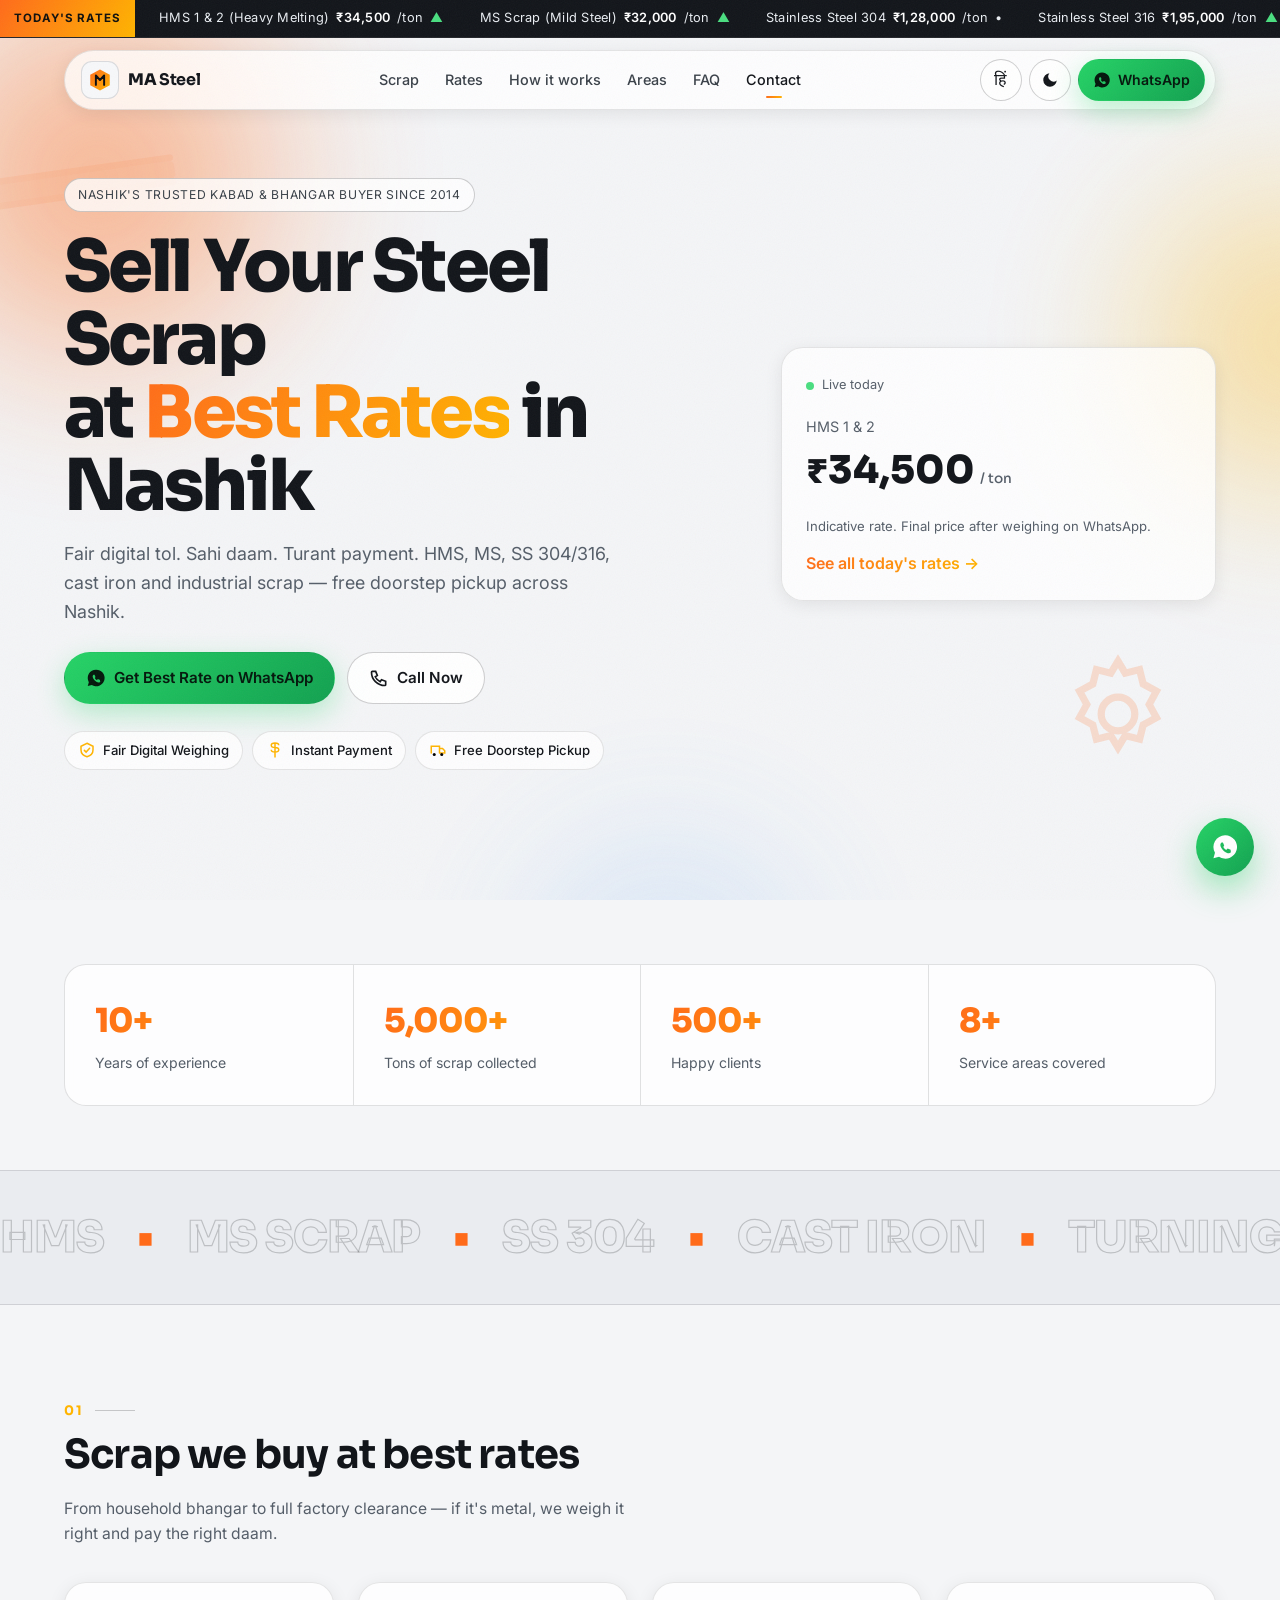
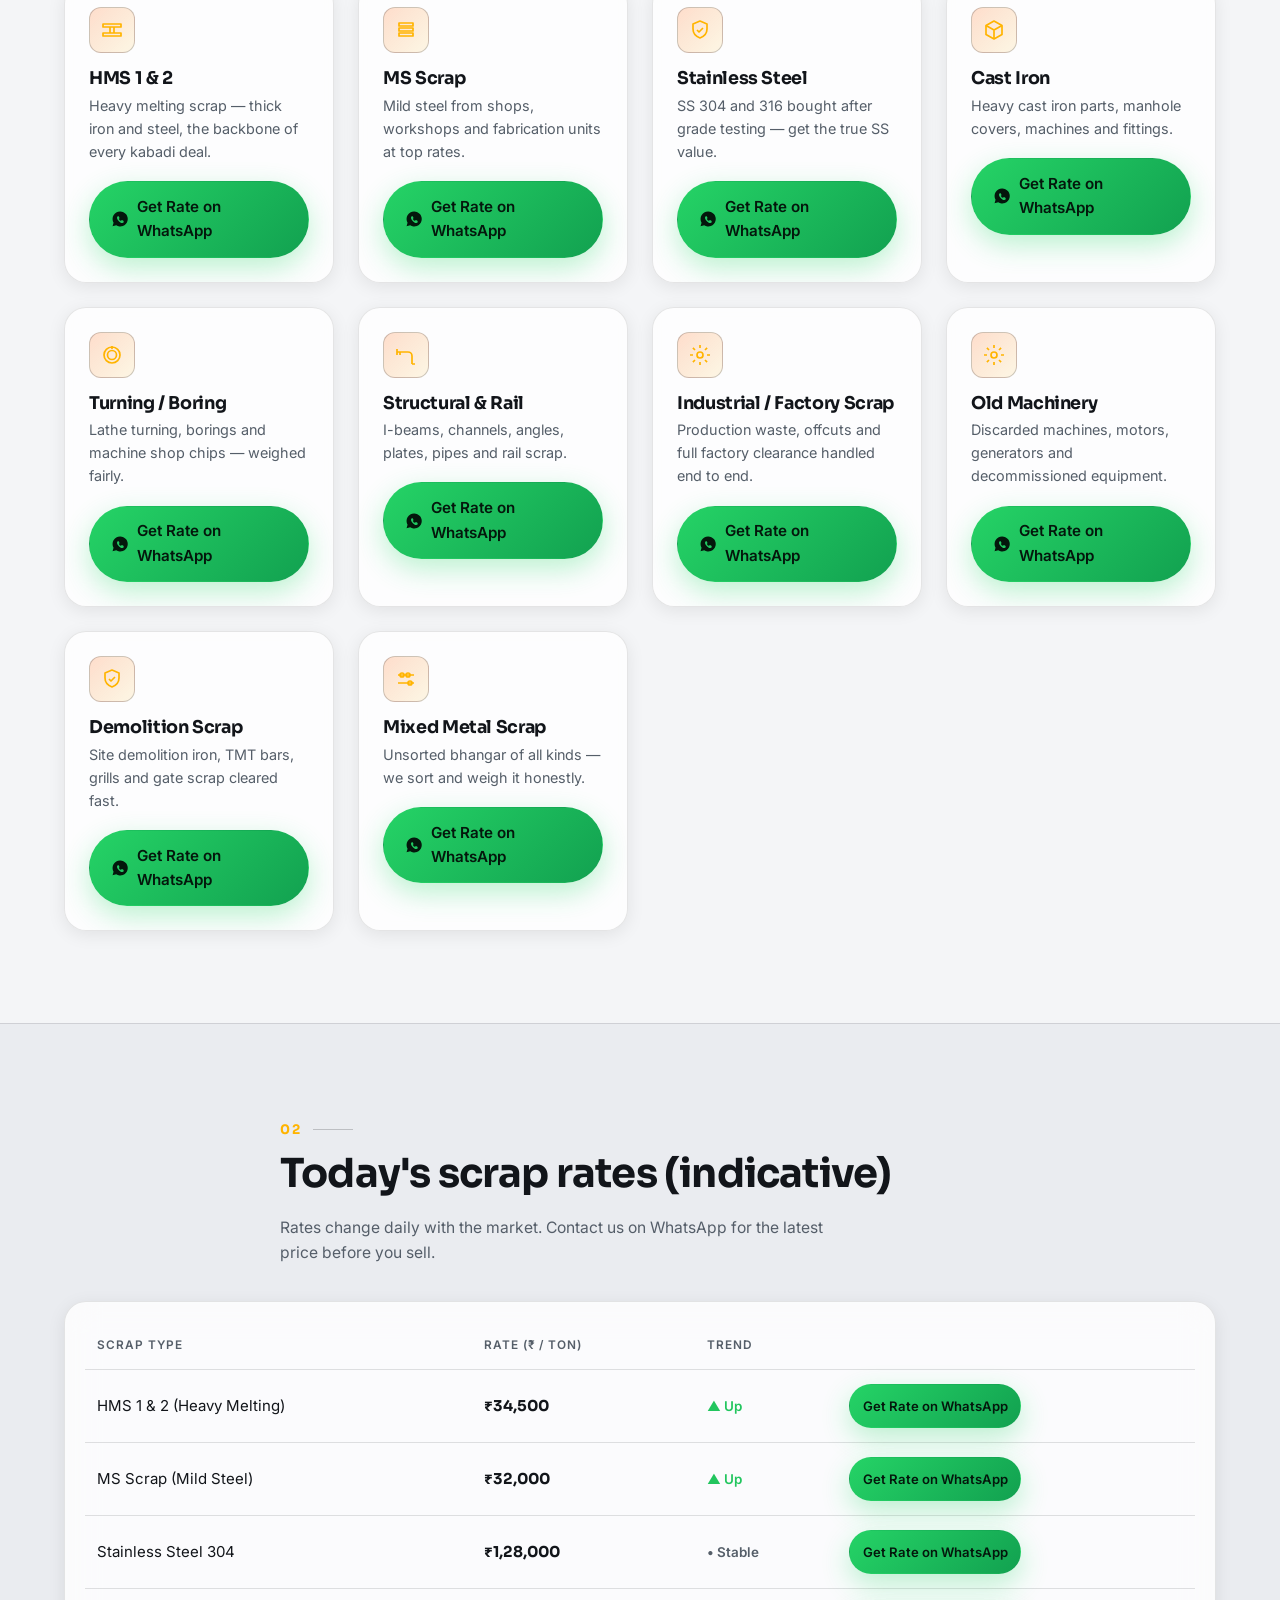
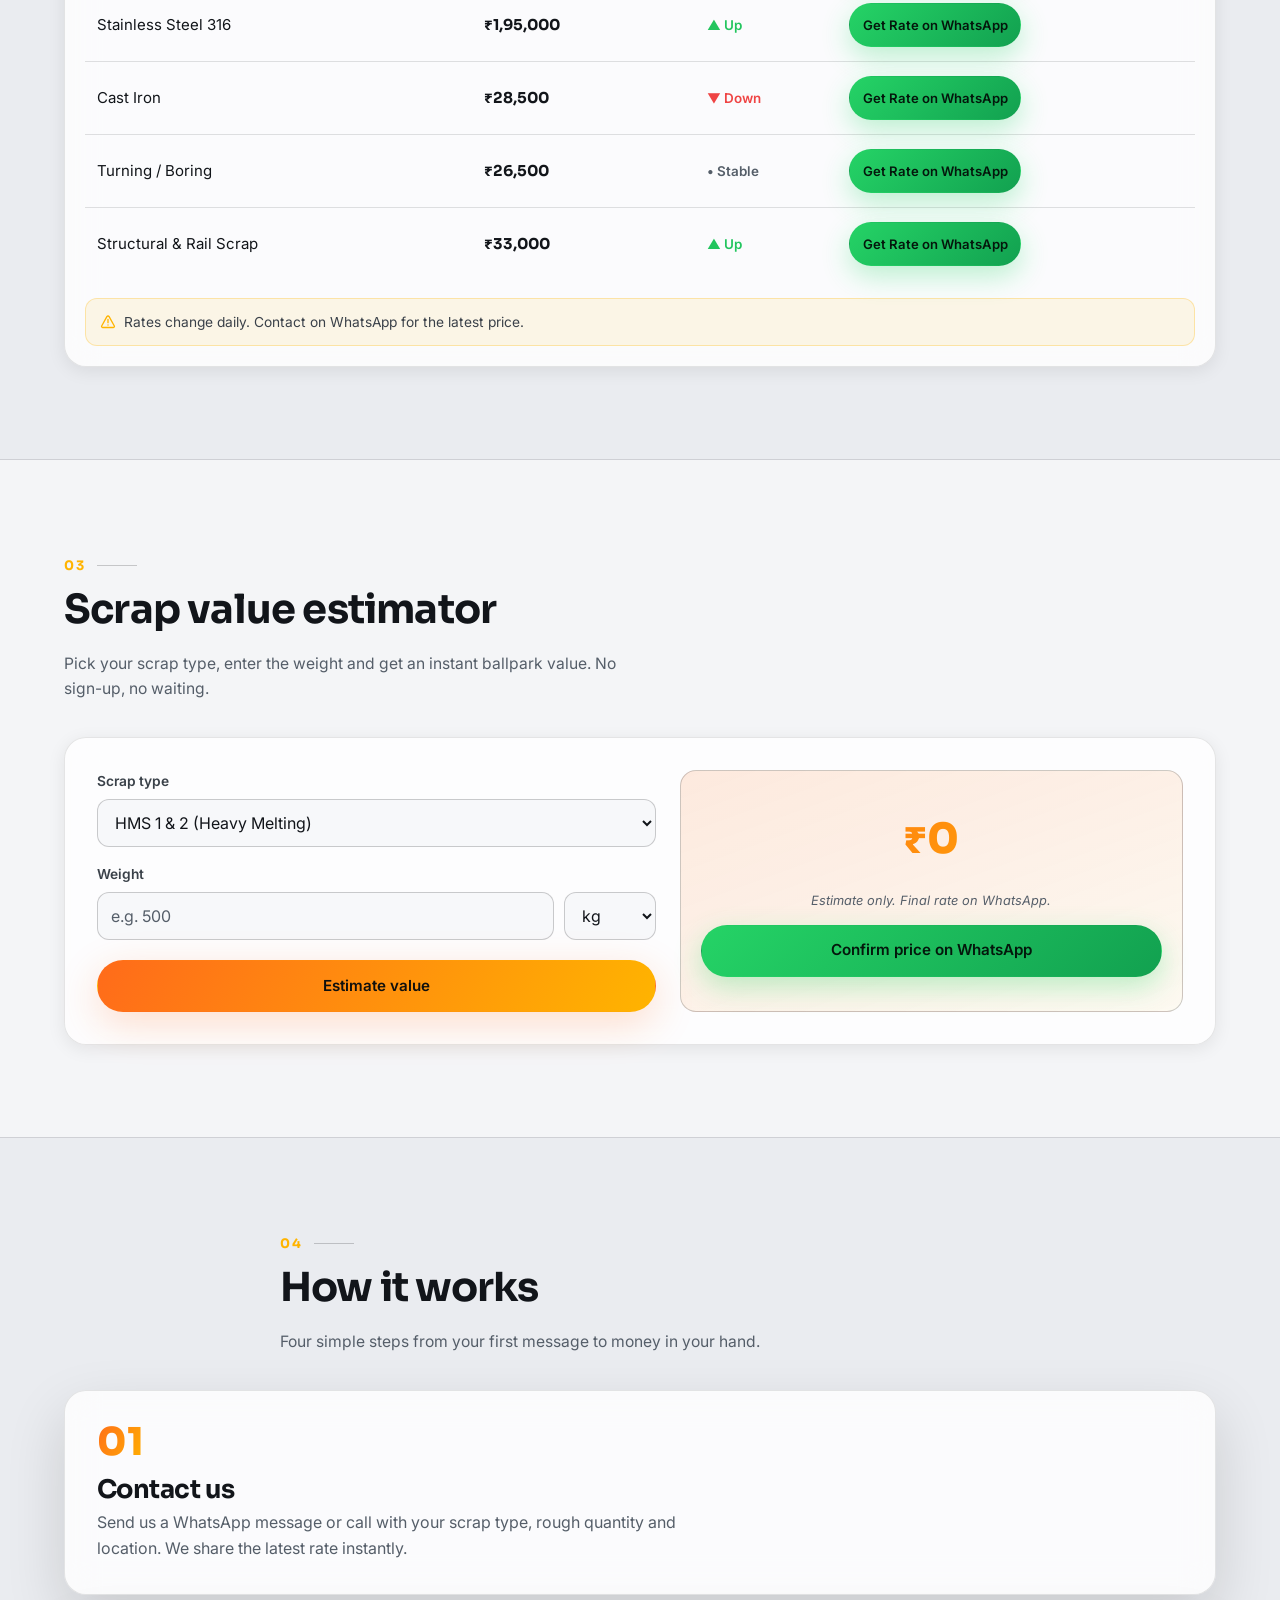
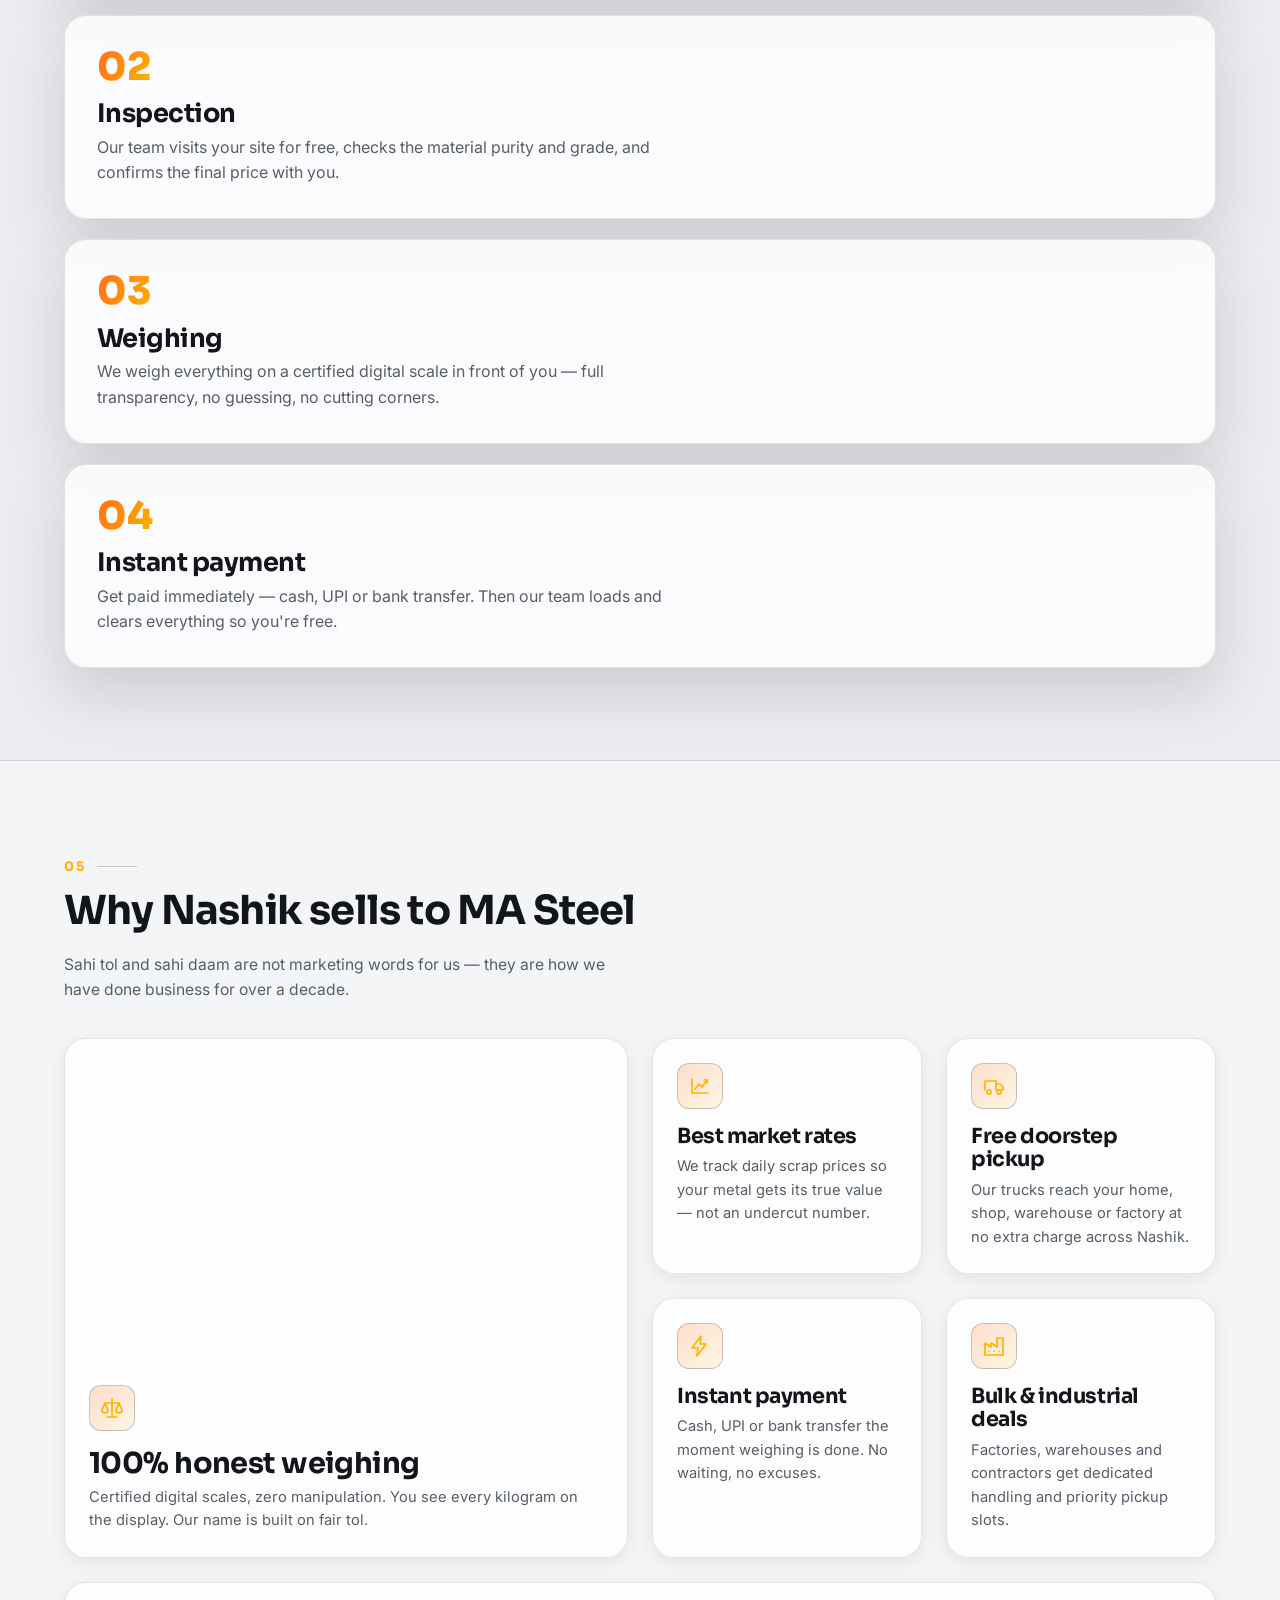
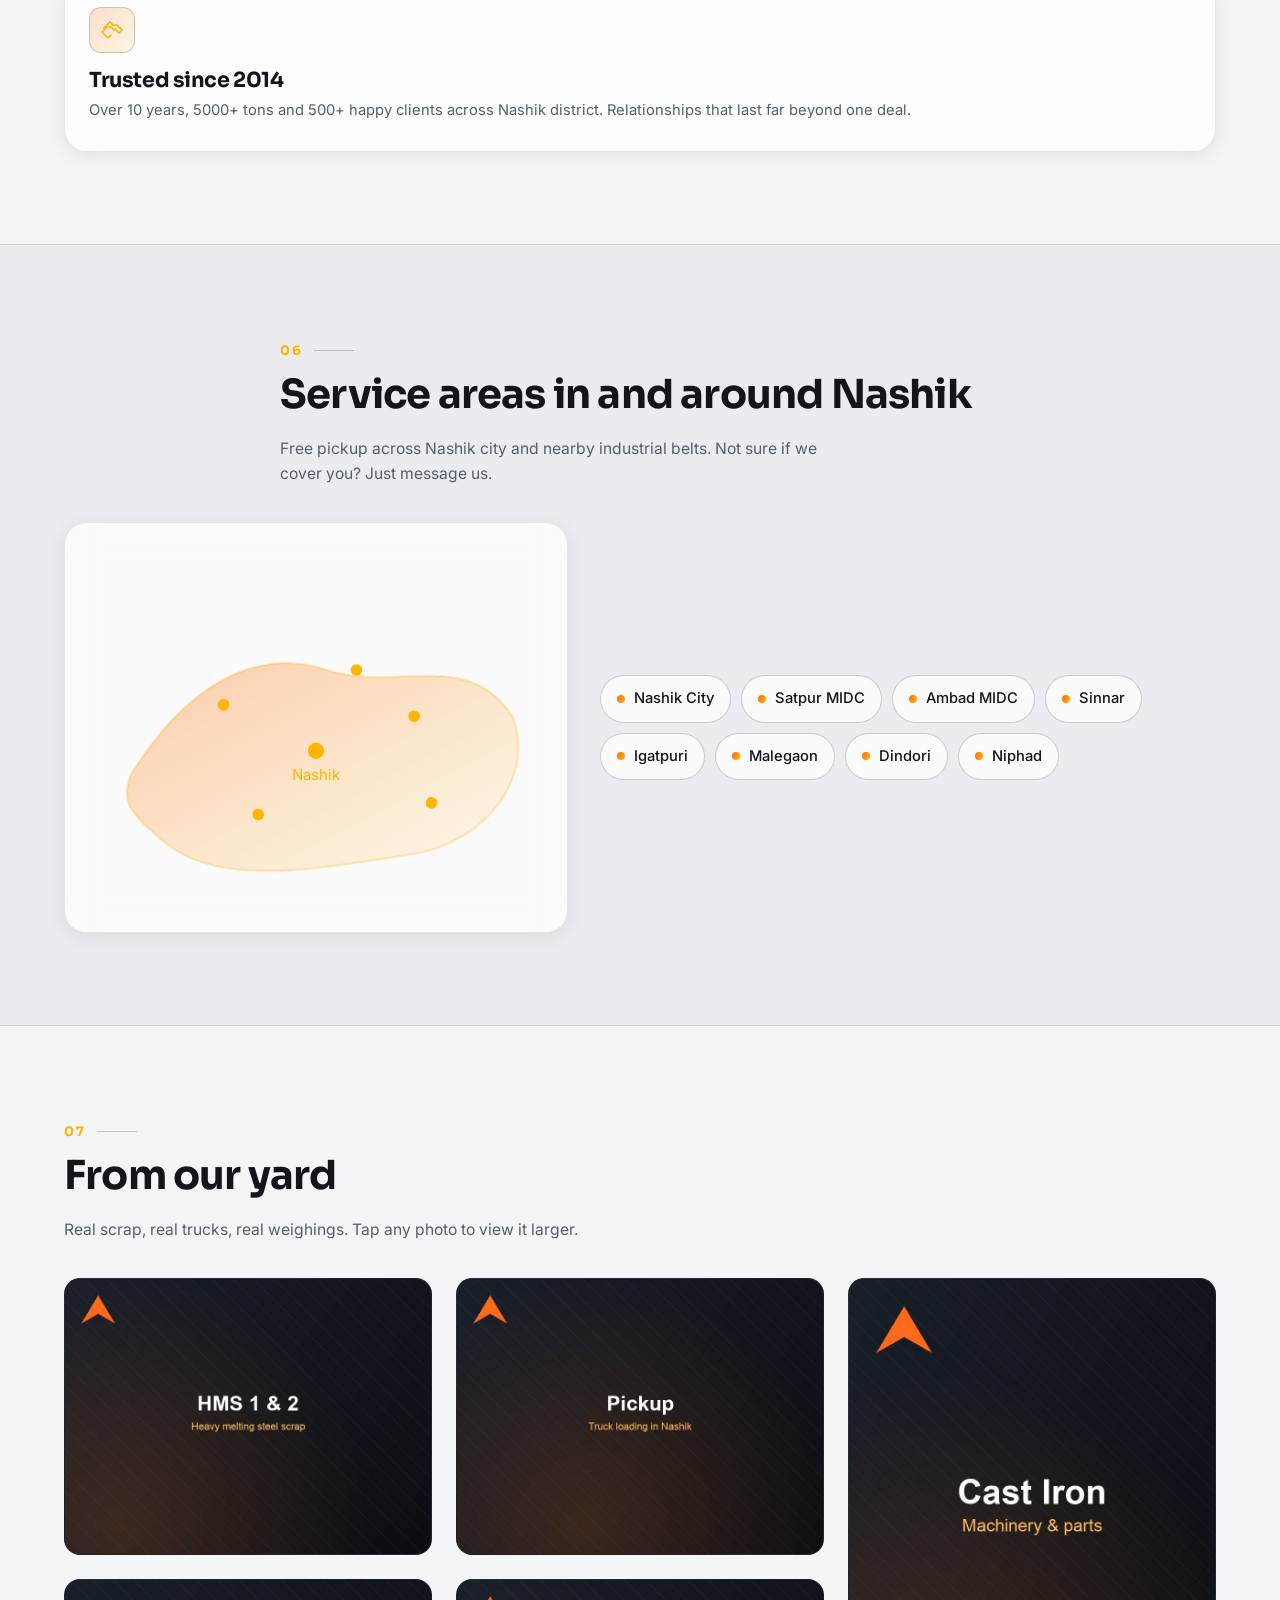
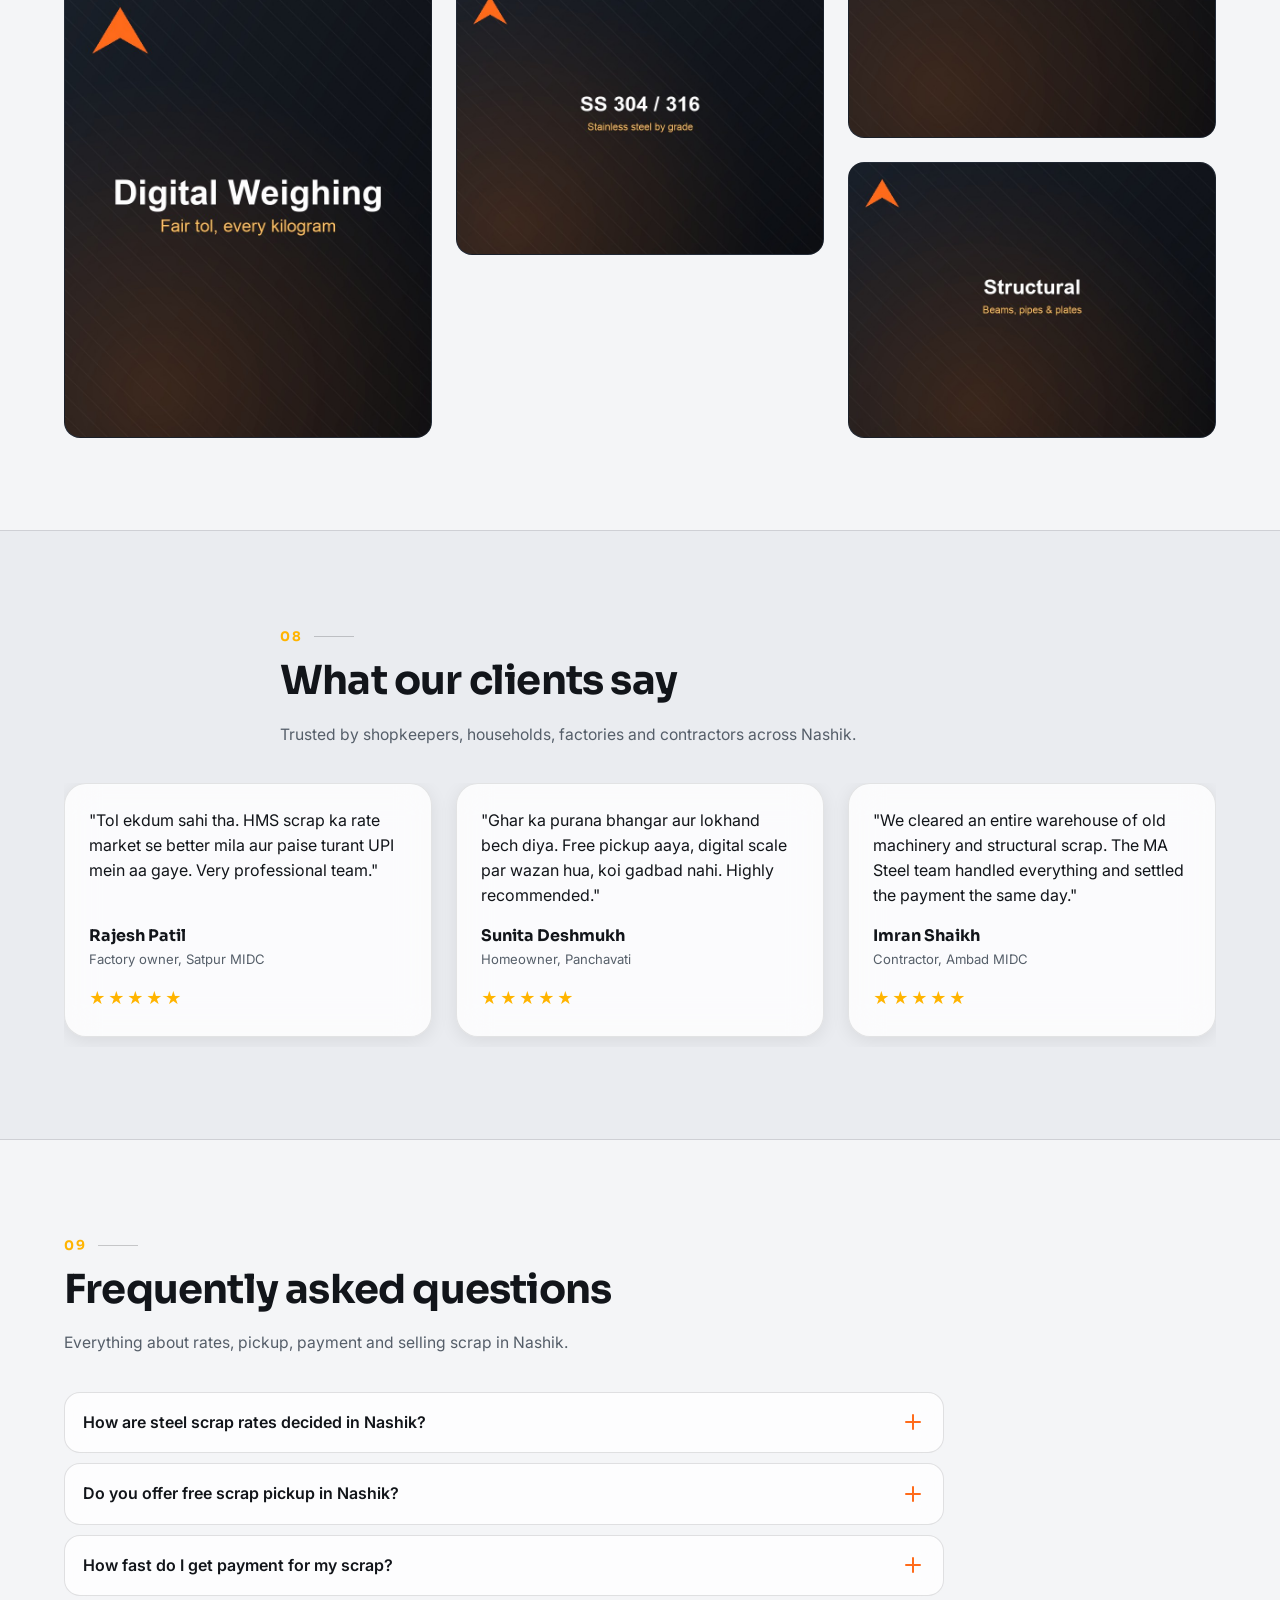
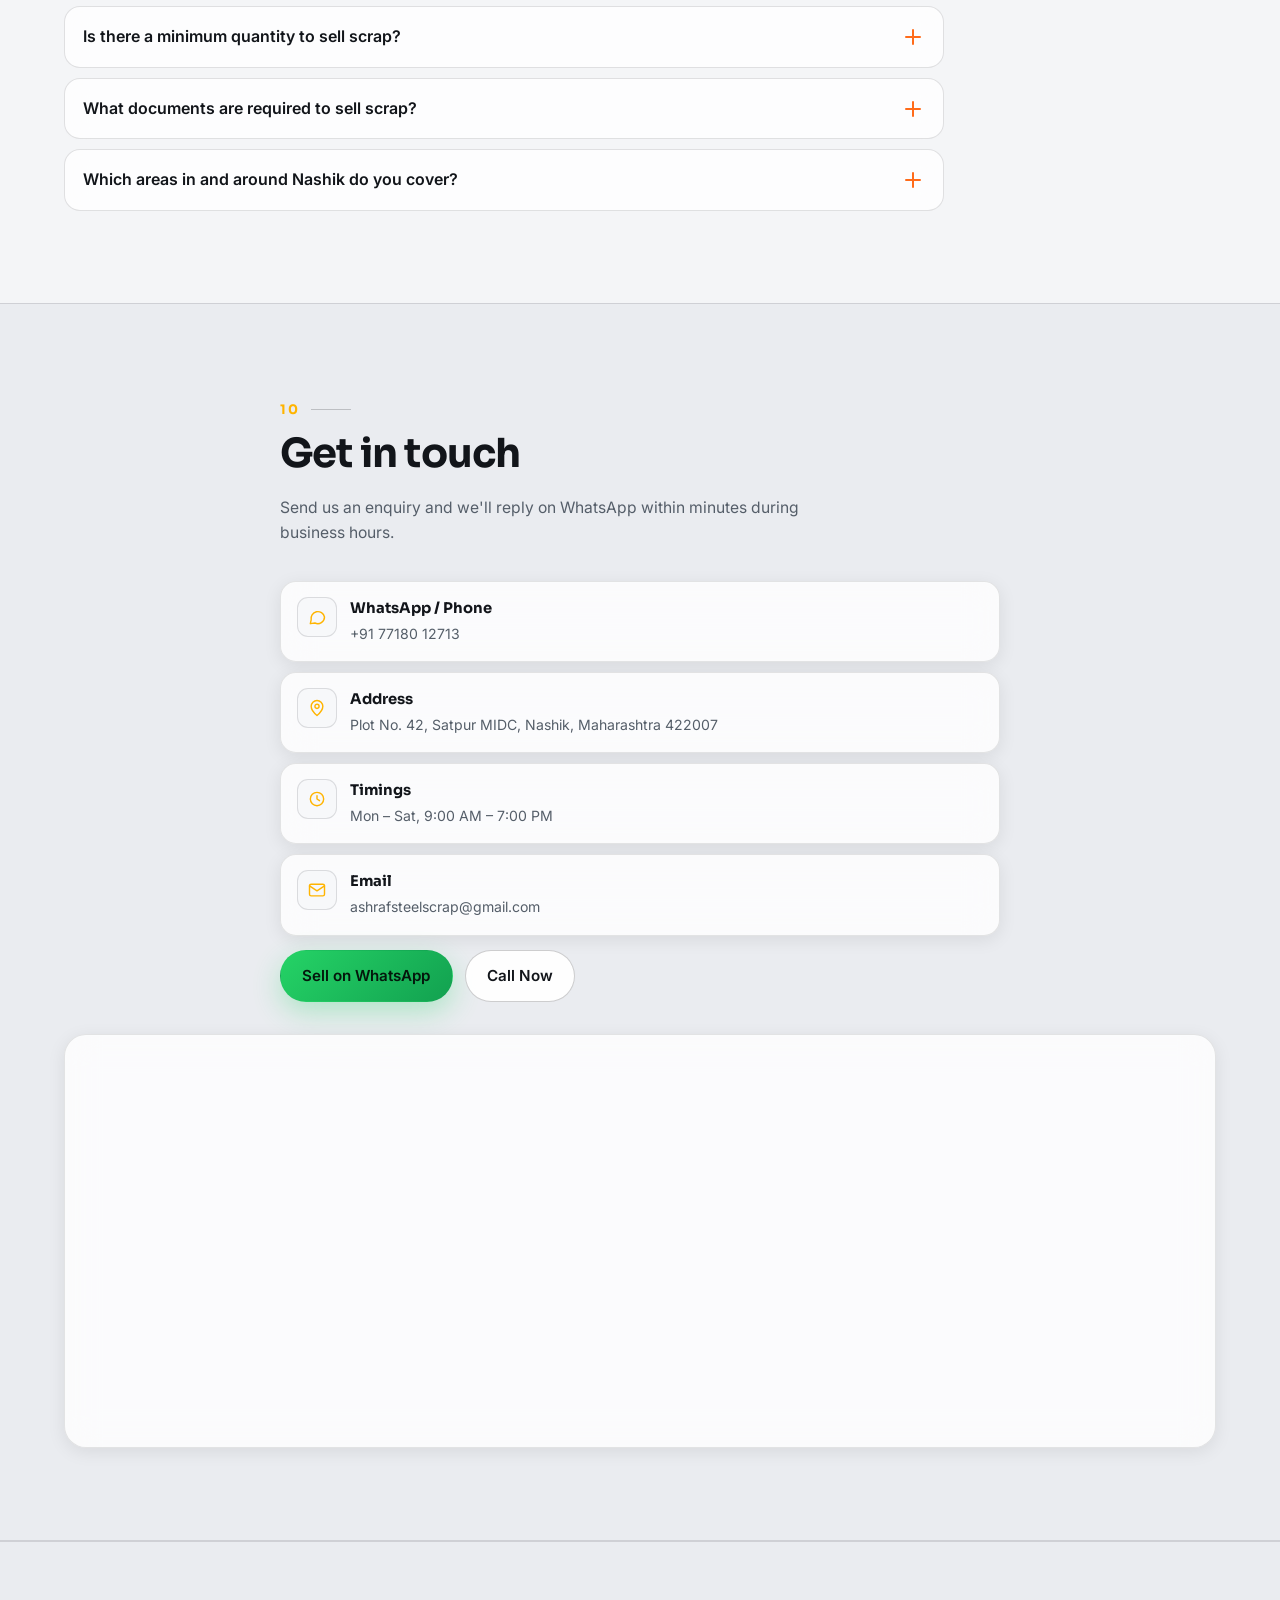
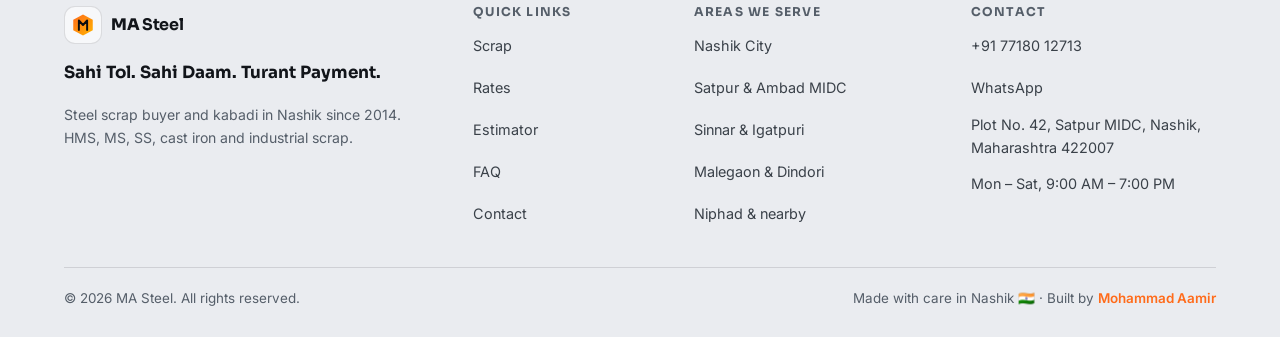
==== commit ec9986fb: "Rebrand to MA Steel with new hexagon 'M' logo; redesign mobile menu (numbered list, foot actions, cl" ====
--- a/index.html
+++ b/index.html
@@ -5,30 +5,30 @@
   <meta name="viewport" content="width=device-width, initial-scale=1.0, viewport-fit=cover" />
   <meta name="theme-color" content="#F4F5F7" id="themeColorMeta" />
 
-  <title>Ashraf Steel Scrap Traders — Steel Scrap Buyer in Nashik | Kabadi / Bhangar</title>
-  <meta name="description" content="Sell your steel scrap at best rates in Nashik. HMS 1 & 2, MS scrap, SS 304/316, cast iron. Free doorstep pickup, fair digital weighing, instant cash/UPI payment. Call Ashraf Khan — 10+ years, 5000+ tons." />
+  <title>MA Steel — Steel Scrap Buyer in Nashik | Kabadi / Bhangar</title>
+  <meta name="description" content="Sell your steel scrap at best rates in Nashik. HMS 1 & 2, MS scrap, SS 304/316, cast iron. Free doorstep pickup, fair digital weighing, instant cash/UPI payment. Call MA Steel — 10+ years, 5000+ tons." />
   <meta name="keywords" content="steel scrap buyer in Nashik, kabadi Nashik, scrap dealer Nashik, iron scrap price Nashik, bhangar Nashik, MS scrap buyer Nashik, HMS scrap Nashik, stainless steel scrap Nashik" />
-  <meta name="author" content="Ashraf Khan" />
+  <meta name="author" content="MA Steel" />
   <meta name="robots" content="index, follow" />
   <link rel="canonical" href="https://mohammadaamir1102.github.io/ashrafscrap/" />
 
   <!-- Open Graph -->
   <meta property="og:type" content="business.business" />
-  <meta property="og:title" content="Ashraf Steel Scrap Traders — Best Steel Scrap Rates in Nashik" />
+  <meta property="og:title" content="MA Steel — Best Steel Scrap Rates in Nashik" />
   <meta property="og:description" content="Sahi Tol. Sahi Daam. Turant Payment. Free pickup, fair digital weighing and instant payment for all steel scrap in Nashik." />
   <meta property="og:url" content="https://mohammadaamir1102.github.io/ashrafscrap/" />
   <meta property="og:image" content="https://mohammadaamir1102.github.io/ashrafscrap/images/og-cover.jpg" />
   <meta property="og:locale" content="en_IN" />
-  <meta property="og:site_name" content="Ashraf Steel Scrap Traders" />
+  <meta property="og:site_name" content="MA Steel" />
 
   <!-- Twitter -->
   <meta name="twitter:card" content="summary_large_image" />
-  <meta name="twitter:title" content="Ashraf Steel Scrap Traders — Best Steel Scrap Rates in Nashik" />
+  <meta name="twitter:title" content="MA Steel — Best Steel Scrap Rates in Nashik" />
   <meta name="twitter:description" content="Sell steel scrap at best rates in Nashik. Free pickup, fair weighing, instant payment." />
   <meta name="twitter:image" content="https://mohammadaamir1102.github.io/ashrafscrap/images/og-cover.jpg" />
 
   <!-- Inline SVG favicon (no external file needed) -->
-  <link rel="icon" href="data:image/svg+xml,%3Csvg xmlns='http://www.w3.org/2000/svg' viewBox='0 0 64 64'%3E%3Cdefs%3E%3ClinearGradient id='g' x1='0' y1='0' x2='1' y2='1'%3E%3Cstop offset='0' stop-color='%23FF6B1A'/%3E%3Cstop offset='1' stop-color='%23FFB400'/%3E%3C/linearGradient%3E%3C/defs%3E%3Crect width='64' height='64' rx='16' fill='%230B0D10'/%3E%3Cpath d='M18 40 32 16 46 40 32 34Z' fill='url(%23g)'/%3E%3C/svg%3E" />
+  <link rel="icon" href="data:image/svg+xml,%3Csvg xmlns='http://www.w3.org/2000/svg' viewBox='0 0 64 64'%3E%3Cdefs%3E%3ClinearGradient id='g' x1='0' y1='0' x2='1' y2='1'%3E%3Cstop offset='0' stop-color='%23FF6B1A'/%3E%3Cstop offset='1' stop-color='%23FFB400'/%3E%3C/linearGradient%3E%3C/defs%3E%3Cpath d='M32 4 57 18v28L32 60 7 46V18z' fill='url(%23g)'/%3E%3Cpath d='M21 45V22l11 12 11-12v23' fill='none' stroke='%230B0D10' stroke-width='5' stroke-linecap='round' stroke-linejoin='round'/%3E%3C/svg%3E" />
   <link rel="apple-touch-icon" href="images/icon-192.png" />
   <link rel="manifest" href="manifest.webmanifest" />
 
@@ -64,7 +64,7 @@
     "@context": "https://schema.org",
     "@type": ["LocalBusiness", "RecyclingCenter"],
     "@id": "https://mohammadaamir1102.github.io/ashrafscrap/#business",
-    "name": "Ashraf Steel Scrap Traders",
+    "name": "MA Steel",
     "description": "Licensed steel scrap buyer and kabadi in Nashik. We buy HMS 1 & 2, MS scrap, stainless steel 304/316, cast iron, turning and industrial scrap at best market rates with free doorstep pickup, digital weighing and instant payment.",
     "image": "https://mohammadaamir1102.github.io/ashrafscrap/images/og-cover.jpg",
     "url": "https://mohammadaamir1102.github.io/ashrafscrap/",
@@ -135,9 +135,9 @@
   <a class="skip-link" href="#main" data-i18n="skip">Skip to content</a>
 
   <!-- ============ PRELOADER ============ -->
-  <div class="preloader" id="preloader" role="status" aria-label="Loading Ashraf Steel Scrap Traders">
+  <div class="preloader" id="preloader" role="status" aria-label="Loading MA Steel">
     <div>
-      <div class="pl-logo">ASHRAF STEEL</div>
+      <div class="pl-logo">MA STEEL</div>
       <div class="pl-bar"><i></i></div>
     </div>
   </div>
@@ -154,11 +154,11 @@
   <!-- ============ 1. FLOATING NAVBAR ============ -->
   <header class="nav" id="nav">
     <div class="nav__inner glass">
-      <a class="brand" href="#top" aria-label="Ashraf Steel Scrap Traders home">
+      <a class="brand" href="#top" aria-label="MA Steel home">
         <span class="brand__mark" aria-hidden="true">
-          <svg viewBox="0 0 32 32" width="26" height="26"><defs><linearGradient id="bg1" x1="0" y1="0" x2="1" y2="1"><stop offset="0" stop-color="#FF6B1A"/><stop offset="1" stop-color="#FFB400"/></linearGradient></defs><path d="M6 22 16 6 26 22 16 18Z" fill="url(#bg1)"/></svg>
+          <svg viewBox="0 0 32 32" width="24" height="24"><defs><linearGradient id="bg1" x1="0" y1="0" x2="1" y2="1"><stop offset="0" stop-color="#FF6B1A"/><stop offset="1" stop-color="#FFB400"/></linearGradient></defs><path d="M16 2 29 9v14L16 30 3 23V9z" fill="url(#bg1)"/><path d="M10.5 22.5V10l5.5 6 5.5-6v12.5" fill="none" stroke="#0B0D10" stroke-width="2.6" stroke-linecap="round" stroke-linejoin="round"/></svg>
         </span>
-        <span class="brand__text"><b>Ashraf</b> Steel Scrap</span>
+        <span class="brand__text"><b>MA</b> Steel</span>
       </a>
 
       <nav class="nav__links" aria-label="Primary">
@@ -177,7 +177,7 @@
           <svg class="ic-moon" viewBox="0 0 24 24" width="18" height="18" aria-hidden="true"><path d="M21 12.8A9 9 0 1 1 11.2 3a7 7 0 0 0 9.8 9.8Z" fill="currentColor"/></svg>
         </button>
         <!-- No-JS fallback href; JS rewrites from CONFIG -->
-        <a class="btn btn--wa btn--sm" href="https://wa.me/917718012713?text=Hello%20Ashraf%20Bhai%2C%20I%20want%20to%20sell%20steel%20scrap.%20Please%20contact%20me." target="_blank" rel="noopener noreferrer" data-wa data-wa-msg="Hello Ashraf Bhai, I want to sell steel scrap. Please contact me.">
+        <a class="btn btn--wa btn--sm" href="https://wa.me/917718012713?text=Hello%20MA%20Steel%2C%20I%20want%20to%20sell%20steel%20scrap.%20Please%20contact%20me." target="_blank" rel="noopener noreferrer" data-wa data-wa-msg="Hello MA Steel, I want to sell steel scrap. Please contact me.">
           <svg viewBox="0 0 24 24" width="18" height="18" aria-hidden="true"><path fill="currentColor" d="M12 2a10 10 0 0 0-8.6 15l-1.3 4.7 4.8-1.3A10 10 0 1 0 12 2Zm5.3 14.1c-.2.6-1.3 1.2-1.8 1.2-.5.1-1 .1-1.7-.1-1.7-.6-3.6-2.2-4.9-4.3-.5-.8-.9-1.8-.9-2.6 0-.8.4-1.5.7-1.8.2-.2.5-.3.7-.3h.5c.2 0 .4 0 .6.5l.7 1.7c.1.2.1.4 0 .6l-.4.6c-.2.2-.3.3-.1.6.5.9 1.2 1.6 2.1 2.1.3.2.5.1.7-.1l.6-.7c.2-.2.4-.2.6-.1l1.7.8c.4.2.5.3.5.5 0 .1 0 .6-.2 1Z"/></svg>
           <span data-i18n="waChat">WhatsApp</span>
         </a>
@@ -201,7 +201,11 @@
       <a href="#faq" data-i18n="navFaq">FAQ</a>
       <a href="#contact" data-i18n="navContact">Contact</a>
     </nav>
-    <a class="btn btn--wa" href="https://wa.me/917718012713?text=Hello%20Ashraf%20Bhai%2C%20I%20want%20to%20sell%20steel%20scrap.%20Please%20contact%20me." target="_blank" rel="noopener noreferrer" data-wa data-wa-msg="Hello Ashraf Bhai, I want to sell steel scrap. Please contact me." data-i18n="waSell">Sell on WhatsApp</a>
+    <div class="mobile-menu__foot">
+      <a class="btn btn--wa" href="https://wa.me/917718012713?text=Hello%20MA%20Steel%2C%20I%20want%20to%20sell%20steel%20scrap.%20Please%20contact%20me." target="_blank" rel="noopener noreferrer" data-wa data-wa-msg="Hello MA Steel, I want to sell steel scrap. Please contact me." data-i18n="waSell">Sell on WhatsApp</a>
+      <a class="btn btn--ghost" href="tel:+917718012713" data-tel data-i18n="callNow">Call Now</a>
+      <p class="mobile-menu__meta js-phone">+91 77180 12713</p>
+    </div>
   </div>
 
   <main id="main">
@@ -227,11 +231,11 @@
         <p class="hero__sub reveal" data-i18n="heroSub">Fair digital tol. Sahi daam. Turant payment. HMS, MS, SS 304/316, cast iron and industrial scrap — free doorstep pickup across Nashik.</p>
 
         <div class="hero__ctas reveal">
-          <a class="btn btn--wa btn--magnetic" href="https://wa.me/917718012713?text=Hello%20Ashraf%20Bhai%2C%20I%20want%20to%20sell%20steel%20scrap.%20Please%20contact%20me." target="_blank" rel="noopener noreferrer" data-wa data-wa-msg="Hello Ashraf Bhai, I want to sell steel scrap. Please contact me.">
+          <a class="btn btn--wa btn--magnetic" href="https://wa.me/917718012713?text=Hello%20MA%20Steel%2C%20I%20want%20to%20sell%20steel%20scrap.%20Please%20contact%20me." target="_blank" rel="noopener noreferrer" data-wa data-wa-msg="Hello MA Steel, I want to sell steel scrap. Please contact me.">
             <svg viewBox="0 0 24 24" width="20" height="20" aria-hidden="true"><path fill="currentColor" d="M12 2a10 10 0 0 0-8.6 15l-1.3 4.7 4.8-1.3A10 10 0 1 0 12 2Zm5.3 14.1c-.2.6-1.3 1.2-1.8 1.2-.5.1-1 .1-1.7-.1-1.7-.6-3.6-2.2-4.9-4.3-.5-.8-.9-1.8-.9-2.6 0-.8.4-1.5.7-1.8.2-.2.5-.3.7-.3h.5c.2 0 .4 0 .6.5l.7 1.7c.1.2.1.4 0 .6l-.4.6c-.2.2-.3.3-.1.6.5.9 1.2 1.6 2.1 2.1.3.2.5.1.7-.1l.6-.7c.2-.2.4-.2.6-.1l1.7.8c.4.2.5.3.5.5 0 .1 0 .6-.2 1Z"/></svg>
             <span data-i18n="heroWa">Get Best Rate on WhatsApp</span>
           </a>
-          <a class="btn btn--ghost btn--magnetic" href="tel:+917718012713" data-tel data-i18n-aria="callAria" aria-label="Call Ashraf Khan">
+          <a class="btn btn--ghost btn--magnetic" href="tel:+917718012713" data-tel data-i18n-aria="callAria" aria-label="Call MA Steel">
             <svg viewBox="0 0 24 24" width="20" height="20" aria-hidden="true"><path fill="none" stroke="currentColor" stroke-width="2" stroke-linecap="round" d="M4 4h4l2 5-2.5 1.5a12 12 0 0 0 6 6L15 14l5 2v4a1 1 0 0 1-1 1A16 16 0 0 1 3 5a1 1 0 0 1 1-1Z"/></svg>
             <span data-i18n="callNow">Call Now</span>
           </a>
@@ -349,7 +353,7 @@
           <p class="estimator__value" id="estValue">₹0</p>
           <p class="estimator__meta" id="estMeta"></p>
           <p class="estimator__disc" data-i18n="estDisc">Estimate only. Final rate on WhatsApp.</p>
-          <a class="btn btn--wa" id="estConfirm" href="https://wa.me/917718012713?text=Hello%20Ashraf%20Bhai%2C%20I%20want%20to%20sell%20steel%20scrap.%20Please%20contact%20me." target="_blank" rel="noopener noreferrer" data-wa data-wa-msg="Hello Ashraf Bhai, I want to sell steel scrap. Please contact me.">
+          <a class="btn btn--wa" id="estConfirm" href="https://wa.me/917718012713?text=Hello%20MA%20Steel%2C%20I%20want%20to%20sell%20steel%20scrap.%20Please%20contact%20me." target="_blank" rel="noopener noreferrer" data-wa data-wa-msg="Hello MA Steel, I want to sell steel scrap. Please contact me.">
             <span data-i18n="estConfirm">Confirm price on WhatsApp</span>
           </a>
         </div>
@@ -391,7 +395,7 @@
     <section class="section" id="why" data-nav>
       <div class="section__head reveal">
         <span class="section__num">05</span>
-        <h2 class="section__title" data-i18n="whyTitle">Why Nashik sells to Ashraf</h2>
+        <h2 class="section__title" data-i18n="whyTitle">Why Nashik sells to MA Steel</h2>
         <p class="section__intro" data-i18n="whyIntro">Sahi tol and sahi daam are not marketing words for us — they are how we have done business for over a decade.</p>
       </div>
       <div class="bento" id="bento">
@@ -482,7 +486,7 @@
           <div class="testi__stars" aria-label="5 out of 5">★★★★★</div>
         </figure>
         <figure class="testi__card glass">
-          <blockquote data-i18n="t3q">"We cleared an entire warehouse of old machinery and structural scrap. Ashraf Bhai handled everything and settled the payment the same day."</blockquote>
+          <blockquote data-i18n="t3q">"We cleared an entire warehouse of old machinery and structural scrap. The MA Steel team handled everything and settled the payment the same day."</blockquote>
           <figcaption><b data-i18n="t3n">Imran Shaikh</b><span data-i18n="t3r">Contractor, Ambad MIDC</span></figcaption>
           <div class="testi__stars" aria-label="5 out of 5">★★★★★</div>
         </figure>
@@ -509,7 +513,7 @@
 
       <div class="contact">
         <div class="contact__info reveal">
-          <a class="contact__row glass" id="cWaRow" href="https://wa.me/917718012713?text=Hello%20Ashraf%20Bhai%2C%20I%20want%20to%20sell%20steel%20scrap.%20Please%20contact%20me." target="_blank" rel="noopener noreferrer" data-wa data-wa-msg="Hello Ashraf Bhai, I want to sell steel scrap. Please contact me.">
+          <a class="contact__row glass" id="cWaRow" href="https://wa.me/917718012713?text=Hello%20MA%20Steel%2C%20I%20want%20to%20sell%20steel%20scrap.%20Please%20contact%20me." target="_blank" rel="noopener noreferrer" data-wa data-wa-msg="Hello MA Steel, I want to sell steel scrap. Please contact me.">
             <span class="contact__ic" aria-hidden="true"><svg viewBox="0 0 24 24" fill="none" stroke="currentColor" stroke-width="1.7" stroke-linecap="round" stroke-linejoin="round"><path d="M21 12a8 8 0 0 1-11.5 7.2L4 20l1-4.5A8 8 0 1 1 21 12z"/></svg></span>
             <span><b data-i18n="cWa">WhatsApp / Phone</b><small id="cPhoneText">+91 77180 12713</small></span>
           </a>
@@ -526,7 +530,7 @@
             <span><b data-i18n="cEmail">Email</b><small id="cEmailText">ashrafsteelscrap@gmail.com</small></span>
           </div>
           <div class="contact__buttons">
-            <a class="btn btn--wa" href="https://wa.me/917718012713?text=Hello%20Ashraf%20Bhai%2C%20I%20want%20to%20sell%20steel%20scrap.%20Please%20contact%20me." target="_blank" rel="noopener noreferrer" data-wa data-wa-msg="Hello Ashraf Bhai, I want to sell steel scrap. Please contact me." data-i18n="waSell">Sell on WhatsApp</a>
+            <a class="btn btn--wa" href="https://wa.me/917718012713?text=Hello%20MA%20Steel%2C%20I%20want%20to%20sell%20steel%20scrap.%20Please%20contact%20me." target="_blank" rel="noopener noreferrer" data-wa data-wa-msg="Hello MA Steel, I want to sell steel scrap. Please contact me." data-i18n="waSell">Sell on WhatsApp</a>
             <a class="btn btn--ghost" href="tel:+917718012713" data-tel data-i18n="callNow">Call Now</a>
           </div>
         </div>
@@ -536,7 +540,7 @@
       <!-- Google Maps lazy iframe -->
       <div class="map-embed glass reveal">
         <iframe
-          title="Ashraf Steel Scrap Traders location on Google Maps, Nashik"
+          title="MA Steel location on Google Maps, Nashik"
           src="https://www.google.com/maps?q=Nashik,Maharashtra,India&output=embed"
           loading="lazy" referrerpolicy="no-referrer-when-downgrade" allowfullscreen></iframe>
       </div>
@@ -547,11 +551,11 @@
   <footer class="footer">
     <div class="footer__grid">
       <div class="footer__brand">
-        <a class="brand" href="#top" aria-label="Ashraf Steel Scrap Traders home">
+        <a class="brand" href="#top" aria-label="MA Steel home">
           <span class="brand__mark" aria-hidden="true">
-            <svg viewBox="0 0 32 32" width="24" height="24"><defs><linearGradient id="bg2" x1="0" y1="0" x2="1" y2="1"><stop offset="0" stop-color="#FF6B1A"/><stop offset="1" stop-color="#FFB400"/></linearGradient></defs><path d="M6 22 16 6 26 22 16 18Z" fill="url(#bg2)"/></svg>
+            <svg viewBox="0 0 32 32" width="24" height="24"><defs><linearGradient id="bg2" x1="0" y1="0" x2="1" y2="1"><stop offset="0" stop-color="#FF6B1A"/><stop offset="1" stop-color="#FFB400"/></linearGradient></defs><path d="M16 2 29 9v14L16 30 3 23V9z" fill="url(#bg2)"/><path d="M10.5 22.5V10l5.5 6 5.5-6v12.5" fill="none" stroke="#0B0D10" stroke-width="2.6" stroke-linecap="round" stroke-linejoin="round"/></svg>
           </span>
-          <span class="brand__text"><b>Ashraf</b> Steel Scrap</span>
+          <span class="brand__text"><b>MA</b> Steel</span>
         </a>
         <p class="footer__tag" data-i18n="footerTag">Sahi Tol. Sahi Daam. Turant Payment.</p>
         <p class="footer__blurb" data-i18n="footerBlurb">Steel scrap buyer and kabadi in Nashik since 2014. HMS, MS, SS, cast iron and industrial scrap.</p>
@@ -575,19 +579,19 @@
       <div class="footer__col">
         <h4 data-i18n="footerContact">Contact</h4>
         <a href="tel:+917718012713" data-tel id="footerPhone">+91 77180 12713</a>
-        <a href="https://wa.me/917718012713?text=Hello%20Ashraf%20Bhai%2C%20I%20want%20to%20sell%20steel%20scrap.%20Please%20contact%20me." target="_blank" rel="noopener noreferrer" data-wa data-wa-msg="Hello Ashraf Bhai, I want to sell steel scrap. Please contact me.">WhatsApp</a>
+        <a href="https://wa.me/917718012713?text=Hello%20MA%20Steel%2C%20I%20want%20to%20sell%20steel%20scrap.%20Please%20contact%20me." target="_blank" rel="noopener noreferrer" data-wa data-wa-msg="Hello MA Steel, I want to sell steel scrap. Please contact me.">WhatsApp</a>
         <span id="footerAddr">Plot No. 42, Satpur MIDC, Nashik</span>
         <span id="footerTime">Mon – Sat, 9 AM – 7 PM</span>
       </div>
     </div>
     <div class="footer__bottom">
-      <p>© <span id="year">2026</span> Ashraf Steel Scrap Traders. <span data-i18n="rights">All rights reserved.</span></p>
+      <p>© <span id="year">2026</span> MA Steel. <span data-i18n="rights">All rights reserved.</span></p>
       <p><span data-i18n="madein">Made with care in Nashik 🇮🇳</span> · <span data-i18n="builtby">Built by</span> <a class="footer__credit" href="https://www.linkedin.com/in/mohammad-aamir-026b87230/" target="_blank" rel="noopener noreferrer">Mohammad Aamir</a></p>
     </div>
   </footer>
 
   <!-- ============ 16. FLOATING ACTIONS ============ -->
-  <a class="fab fab--wa" id="fabWa" href="https://wa.me/917718012713?text=Hello%20Ashraf%20Bhai%2C%20I%20want%20to%20sell%20steel%20scrap.%20Please%20contact%20me." target="_blank" rel="noopener noreferrer" data-wa data-wa-msg="Hello Ashraf Bhai, I want to sell steel scrap. Please contact me." aria-label="Chat on WhatsApp">
+  <a class="fab fab--wa" id="fabWa" href="https://wa.me/917718012713?text=Hello%20MA%20Steel%2C%20I%20want%20to%20sell%20steel%20scrap.%20Please%20contact%20me." target="_blank" rel="noopener noreferrer" data-wa data-wa-msg="Hello MA Steel, I want to sell steel scrap. Please contact me." aria-label="Chat on WhatsApp">
     <svg viewBox="0 0 24 24" width="28" height="28" aria-hidden="true"><path fill="currentColor" d="M12 2a10 10 0 0 0-8.6 15l-1.3 4.7 4.8-1.3A10 10 0 1 0 12 2Zm5.3 14.1c-.2.6-1.3 1.2-1.8 1.2-.5.1-1 .1-1.7-.1-1.7-.6-3.6-2.2-4.9-4.3-.5-.8-.9-1.8-.9-2.6 0-.8.4-1.5.7-1.8.2-.2.5-.3.7-.3h.5c.2 0 .4 0 .6.5l.7 1.7c.1.2.1.4 0 .6l-.4.6c-.2.2-.3.3-.1.6.5.9 1.2 1.6 2.1 2.1.3.2.5.1.7-.1l.6-.7c.2-.2.4-.2.6-.1l1.7.8c.4.2.5.3.5.5 0 .1 0 .6-.2 1Z"/></svg>
     <span class="fab__tip">Chat on WhatsApp</span>
   </a>
@@ -597,7 +601,7 @@
 
   <!-- Mobile sticky bottom action bar -->
   <div class="sticky-bar" role="navigation" aria-label="Quick actions">
-    <a class="btn btn--wa" href="https://wa.me/917718012713?text=Hello%20Ashraf%20Bhai%2C%20I%20want%20to%20sell%20steel%20scrap.%20Please%20contact%20me." target="_blank" rel="noopener noreferrer" data-wa data-wa-msg="Hello Ashraf Bhai, I want to sell steel scrap. Please contact me.">
+    <a class="btn btn--wa" href="https://wa.me/917718012713?text=Hello%20MA%20Steel%2C%20I%20want%20to%20sell%20steel%20scrap.%20Please%20contact%20me." target="_blank" rel="noopener noreferrer" data-wa data-wa-msg="Hello MA Steel, I want to sell steel scrap. Please contact me.">
       <svg viewBox="0 0 24 24" width="20" height="20" aria-hidden="true"><path fill="currentColor" d="M12 2a10 10 0 0 0-8.6 15l-1.3 4.7 4.8-1.3A10 10 0 1 0 12 2Zm5.3 14.1c-.2.6-1.3 1.2-1.8 1.2-.5.1-1 .1-1.7-.1-1.7-.6-3.6-2.2-4.9-4.3-.5-.8-.9-1.8-.9-2.6 0-.8.4-1.5.7-1.8.2-.2.5-.3.7-.3h.5c.2 0 .4 0 .6.5l.7 1.7c.1.2.1.4 0 .6l-.4.6c-.2.2-.3.3-.1.6.5.9 1.2 1.6 2.1 2.1.3.2.5.1.7-.1l.6-.7c.2-.2.4-.2.6-.1l1.7.8c.4.2.5.3.5.5 0 .1 0 .6-.2 1Z"/></svg>
       <span data-i18n="waChat">WhatsApp</span>
     </a>
--- a/style.css
+++ b/style.css
@@ -1,5 +1,5 @@
 /* ==========================================================================
-   ASHRAF STEEL SCRAP TRADERS — style.css  (premium pass)
+   MA STEEL — style.css  (premium pass)
    1. Tokens  2. Reset/base  3. Utilities  4. Primitives
    5. Components  6. Motion  7. Responsive  8. Reduced motion / print
    ========================================================================== */
@@ -298,31 +298,49 @@
 [data-theme="light"] .theme-btn .ic-sun { display: none; }
 [data-theme="light"] .theme-btn .ic-moon { display: block; }
 
-.menu-btn { display: none; }
-.menu-btn span { display: block; width: 18px; height: 2px; border-radius: 2px; background: currentColor; margin: 3px auto; transition: transform 0.3s var(--ease), opacity 0.3s var(--ease); }
-.menu-btn[aria-expanded="true"] span:nth-child(1) { transform: translateY(5px) rotate(45deg); }
+.menu-btn { display: none; border-color: transparent; background: transparent; }
+.menu-btn:hover { background: var(--glass-bg-2); border-color: var(--line-strong); }
+.menu-btn span { display: block; width: 20px; height: 2px; border-radius: 2px; background: currentColor; margin: 4px auto; transition: transform 0.3s var(--ease), opacity 0.3s var(--ease); }
+.menu-btn[aria-expanded="true"] span:nth-child(1) { transform: translateY(10px) rotate(45deg); }
 .menu-btn[aria-expanded="true"] span:nth-child(2) { opacity: 0; }
-.menu-btn[aria-expanded="true"] span:nth-child(3) { transform: translateY(-5px) rotate(-45deg); }
+.menu-btn[aria-expanded="true"] span:nth-child(3) { transform: translateY(-10px) rotate(-45deg); }
 
 /* 5.4 Mobile menu */
 .mobile-menu {
   position: fixed; inset: 0; z-index: 1350;
-  display: flex; flex-direction: column; justify-content: flex-start; align-items: center;
-  gap: 22px; overflow-y: auto; -webkit-overflow-scrolling: touch;
-  padding: calc(92px + env(safe-area-inset-top)) var(--gutter) calc(48px + env(safe-area-inset-bottom));
-  background: color-mix(in srgb, var(--bg) 92%, transparent);
-  -webkit-backdrop-filter: blur(22px); backdrop-filter: blur(22px);
+  display: flex; flex-direction: column; justify-content: center;
+  gap: clamp(18px, 4vw, 28px);
+  overflow-y: auto; -webkit-overflow-scrolling: touch;
+  padding: calc(84px + env(safe-area-inset-top)) var(--gutter) calc(40px + env(safe-area-inset-bottom));
+  background: color-mix(in srgb, var(--bg) 94%, transparent);
+  -webkit-backdrop-filter: blur(24px) saturate(140%); backdrop-filter: blur(24px) saturate(140%);
   opacity: 0; visibility: hidden;
   transition: opacity 0.32s var(--ease), visibility 0.32s var(--ease);
 }
 .mobile-menu[hidden] { display: none; }
 .mobile-menu.is-open { opacity: 1; visibility: visible; }
-.mobile-menu__links { display: flex; flex-direction: column; align-items: center; gap: 2px; width: 100%; }
+.mobile-menu__links {
+  counter-reset: m; width: min(520px, 100%); margin-inline: auto;
+  display: flex; flex-direction: column; border-top: 1px solid var(--line);
+}
 .mobile-menu__links a {
-  font-family: var(--font-display); font-weight: 700; font-size: clamp(1.3rem, 6vw, 1.8rem);
-  letter-spacing: -0.02em; padding: 8px 14px; opacity: 0; transform: translateY(12px);
-  transition: opacity 0.35s var(--ease), transform 0.35s var(--ease);
-}
+  display: flex; align-items: center; gap: 16px;
+  padding: 15px 6px; border-bottom: 1px solid var(--line);
+  font-family: var(--font-display); font-weight: 700; font-size: clamp(1.3rem, 5.4vw, 1.85rem);
+  letter-spacing: -0.02em; color: var(--ink);
+  opacity: 0; transform: translateY(14px);
+  transition: opacity 0.4s var(--ease), transform 0.4s var(--ease), color 0.2s var(--ease), padding-left 0.25s var(--ease);
+}
+.mobile-menu__links a::before {
+  counter-increment: m; content: counter(m, decimal-leading-zero);
+  font-size: 0.72rem; font-weight: 700; letter-spacing: 0.1em; color: var(--brand-1); min-width: 2.1em;
+}
+.mobile-menu__links a::after {
+  content: "→"; margin-left: auto; font-size: 0.9em; color: var(--brand-1);
+  opacity: 0; transform: translateX(-8px); transition: opacity 0.25s var(--ease), transform 0.25s var(--ease);
+}
+.mobile-menu__links a:hover, .mobile-menu__links a:focus-visible { color: var(--brand-1); padding-left: 14px; }
+.mobile-menu__links a:hover::after, .mobile-menu__links a:focus-visible::after { opacity: 1; transform: none; }
 .mobile-menu.is-open .mobile-menu__links a { opacity: 1; transform: none; }
 .mobile-menu.is-open .mobile-menu__links a:nth-child(1) { transition-delay: 0.04s; }
 .mobile-menu.is-open .mobile-menu__links a:nth-child(2) { transition-delay: 0.07s; }
@@ -333,6 +351,9 @@
 .mobile-menu.is-open .mobile-menu__links a:nth-child(7) { transition-delay: 0.22s; }
 .mobile-menu.is-open .mobile-menu__links a:nth-child(8) { transition-delay: 0.25s; }
 .mobile-menu.is-open .mobile-menu__links a:nth-child(9) { transition-delay: 0.28s; }
+.mobile-menu__foot { width: min(520px, 100%); margin-inline: auto; display: flex; flex-direction: column; gap: 10px; }
+.mobile-menu__foot .btn { width: 100%; }
+.mobile-menu__meta { margin: 2px 0 0; text-align: center; color: var(--muted); font-size: 0.82rem; }
 /* while menu is open: hide competing fixed UI, keep nav (close button) on top */
 body.menu-open .ticker,
 body.menu-open .sticky-bar,
